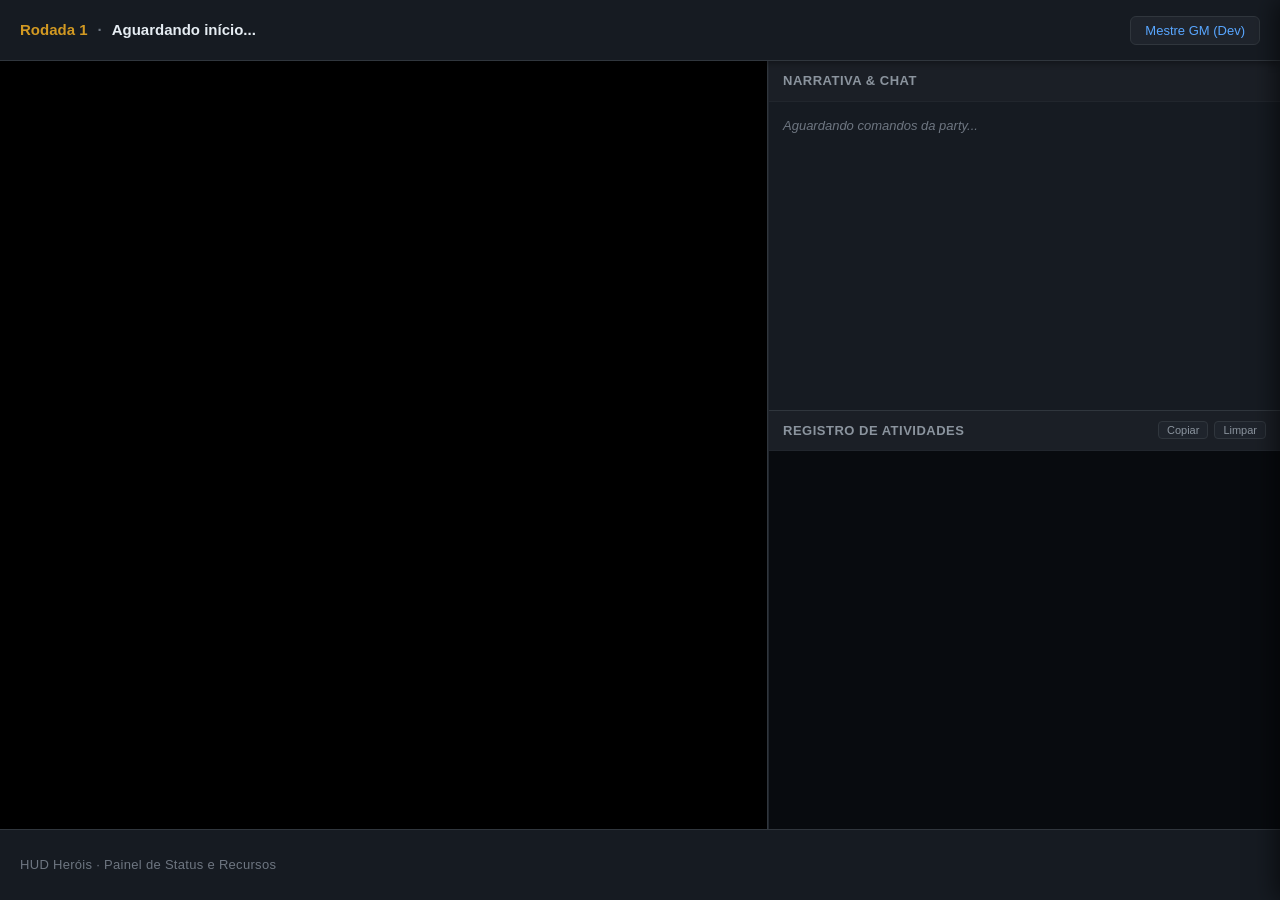
==== index.html @ e7ef22b3 "core" ====
<!DOCTYPE html>
<html lang="pt-BR">
<head>
  <meta charset="UTF-8" />
  <meta name="viewport" content="width=device-width, initial-scale=1.0" />
  <title>RPG_LLM — Virtual Tabletop</title>
  <link rel="stylesheet" href="styles.css" />
</head>
<body>
  <div id="app" class="vtt-layout">
    <!-- Turn Bar / Header -->
    <header id="turn-bar">
      <div class="turn-bar-content">
        <span id="turn-round" class="turn-round">Rodada 1</span>
        <span class="turn-separator">·</span>
        <span id="turn-active" class="turn-active">Aguardando início...</span>
      </div>
      <div class="turn-bar-actions">
        <button id="btn-toggle-gm" class="btn-toggle-gm" title="Alternar Painel do Mestre (Atalho: `)">Mestre GM (Dev)</button>
      </div>
    </header>

    <!-- Canvas Board Area -->
    <main id="board-wrap">
      <canvas id="board" width="768" height="768"></canvas>
    </main>

    <!-- Side Panel: Chat / Narrative & Activity Log -->
    <section id="side">
      <div id="chat-panel" class="side-panel-section">
        <div class="panel-header">
          <h3>Narrativa & Chat</h3>
        </div>
        <div class="panel-content placeholder-text">
          Aguardando comandos da party...
        </div>
      </div>

      <div id="activity-log" class="side-panel-section">
        <div class="panel-header">
          <h3>Registro de Atividades</h3>
          <div class="log-actions">
            <button id="btn-log-copy" class="btn-sm" title="Copiar log">Copiar</button>
            <button id="btn-log-clear" class="btn-sm" title="Limpar log">Limpar</button>
          </div>
        </div>
        <ul class="log-list"></ul>
      </div>
    </section>

    <!-- HUD Footer -->
    <footer id="hud">
      <div class="hud-placeholder">
        HUD Heróis · Painel de Status e Recursos
      </div>
    </footer>

    <!-- GM Drawer (Collapsible) -->
    <aside id="gm-drawer" class="gm-drawer-collapsed">
      <!-- Human GM Mode injected here -->
    </aside>
  </div>

  <script type="module" src="./src/main.js"></script>
</body>
</html>
---- styles.css ----
/* ==========================================================================
   RPG_LLM — Virtual Tabletop Stylesheet (Pure CSS, Dark Fantasy Theme)
   ========================================================================== */

:root {
  /* Core Theme Colors */
  --bg: #0d1117;
  --bg-deep: #080b0f;
  --panel: #161b22;
  --panel-hover: #1f242c;
  --panel-active: #262c36;

  --border: #30363d;
  --border-subtle: #21262d;
  --border-focus: #58a6ff;

  --text: #e6edf3;
  --text-muted: #8b949e;
  --text-dim: #6e7681;

  --accent: #58a6ff;
  --accent-gold: #d29922;
  --accent-purple: #bc8cff;
  --accent-green: #3fb950;
  --accent-red: #f85149;

  /* Log Event Colors (Task 3.1) */
  --log-success: #3fb950;
  --log-rejected: #f85149;
  --log-turn: #d29922;
  --log-combat: #f0883e;
  --log-info: #58a6ff;
  --log-llm: #bc8cff;
  --log-error: #ff7b72;

  /* Typography */
  --font-sans: -apple-system, BlinkMacSystemFont, "Segoe UI", "Noto Sans", Helvetica, Arial, sans-serif;
  --font-mono: ui-monospace, SFMono-Regular, "SF Mono", Menlo, Consolas, "Liberation Mono", monospace;

  /* Sizing & Transitions */
  --radius-sm: 4px;
  --radius-md: 6px;
  --radius-lg: 8px;
  --transition-fast: 0.15s ease;
  --transition-normal: 0.25s ease;
}

* {
  box-sizing: border-box;
  margin: 0;
  padding: 0;
}

body {
  background-color: var(--bg);
  color: var(--text);
  font-family: var(--font-sans);
  font-size: 14px;
  line-height: 1.5;
  min-height: 100vh;
  overflow-x: hidden;
}

/* ---------------- Main VTT Grid Layout (Task 3.1) ---------------- */

#app,
.vtt-layout {
  display: grid;
  grid-template-areas:
    "top top"
    "board side"
    "hud hud";
  grid-template-columns: 768px 1fr;
  grid-template-rows: auto 768px auto;
  min-height: 100vh;
  background-color: var(--bg);
}

/* ---------------- Top Turn Bar ---------------- */

#turn-bar {
  grid-area: top;
  display: flex;
  justify-content: space-between;
  align-items: center;
  padding: 10px 20px;
  background-color: var(--panel);
  border-bottom: 1px solid var(--border);
  box-shadow: 0 2px 8px rgba(0, 0, 0, 0.4);
  z-index: 10;
}

.turn-bar-content {
  display: flex;
  align-items: center;
  gap: 10px;
  font-weight: 600;
  font-size: 15px;
}

.turn-round {
  color: var(--accent-gold);
}

.turn-separator {
  color: var(--text-dim);
}

.turn-active {
  color: var(--text);
  display: inline-flex;
  align-items: center;
  gap: 6px;
}

.turn-chip {
  display: inline-block;
  padding: 2px 8px;
  border-radius: var(--radius-sm);
  font-size: 12px;
  font-weight: bold;
  color: #ffffff;
}

.turn-bar-actions {
  display: flex;
  align-items: center;
  gap: 12px;
}

.btn-toggle-gm {
  background-color: var(--panel-hover);
  color: var(--accent);
  border: 1px solid var(--border);
  border-radius: var(--radius-md);
  padding: 6px 14px;
  font-size: 13px;
  font-weight: 500;
  cursor: pointer;
  transition: all var(--transition-fast);
}

.btn-toggle-gm:hover {
  background-color: var(--accent);
  color: #ffffff;
  border-color: var(--accent);
}

/* ---------------- Board Wrap & Canvas ---------------- */

#board-wrap {
  grid-area: board;
  display: flex;
  align-items: center;
  justify-content: center;
  background-color: var(--bg-deep);
  border-right: 1px solid var(--border);
  padding: 0;
  overflow: hidden;
  position: relative;
}

#board {
  display: block;
  width: 768px;
  height: 768px;
  image-rendering: pixelated;
  image-rendering: crisp-edges;
  background-color: #000000;
  cursor: crosshair;
}

/* ---------------- Side Column (Chat & Activity Log) ---------------- */

#side {
  grid-area: side;
  display: flex;
  flex-direction: column;
  background-color: var(--panel);
  border-left: 1px solid var(--border-subtle);
  height: 768px;
  overflow: hidden;
}

.side-panel-section {
  display: flex;
  flex-direction: column;
  flex: 1;
  min-height: 0;
  border-bottom: 1px solid var(--border);
}

.side-panel-section:last-child {
  border-bottom: none;
}

.panel-header {
  display: flex;
  justify-content: space-between;
  align-items: center;
  padding: 10px 14px;
  background-color: rgba(255, 255, 255, 0.02);
  border-bottom: 1px solid var(--border-subtle);
}

.panel-header h3 {
  font-size: 13px;
  font-weight: 600;
  text-transform: uppercase;
  letter-spacing: 0.5px;
  color: var(--text-muted);
}

.panel-content {
  flex: 1;
  padding: 14px;
  overflow-y: auto;
}

.placeholder-text {
  color: var(--text-dim);
  font-style: italic;
  font-size: 13px;
}

/* ---------------- Activity Log (Task 3.1 & 3.14) ---------------- */

#activity-log {
  flex: 1.2;
}

.log-actions {
  display: flex;
  gap: 6px;
}

.btn-sm {
  background-color: var(--panel-hover);
  color: var(--text-muted);
  border: 1px solid var(--border);
  border-radius: var(--radius-sm);
  padding: 2px 8px;
  font-size: 11px;
  cursor: pointer;
  transition: all var(--transition-fast);
}

.btn-sm:hover {
  background-color: var(--border);
  color: var(--text);
}

.log-list {
  flex: 1;
  list-style: none;
  padding: 8px 12px;
  overflow-y: auto;
  font-family: var(--font-mono);
  font-size: 12px;
  line-height: 1.6;
  background-color: var(--bg-deep);
}

.log-list li {
  padding: 3px 0;
  border-bottom: 1px solid rgba(255, 255, 255, 0.03);
  word-break: break-word;
}

.log-list time {
  color: var(--text-dim);
  margin-right: 6px;
  font-size: 11px;
}

.log-list b {
  margin-right: 6px;
  font-weight: 600;
}

/* Log Color Classes (Task 3.1) */
.log-SUCCESS { color: var(--log-success); }
.log-REJECTED { color: var(--log-rejected); }
.log-TURN { color: var(--log-turn); }
.log-COMBAT { color: var(--log-combat); }
.log-INFO { color: var(--log-info); }
.log-LLM { color: var(--log-llm); }
.log-ERROR { color: var(--log-error); font-weight: bold; }

/* ---------------- Bottom HUD ---------------- */

#hud {
  grid-area: hud;
  background-color: var(--panel);
  border-top: 1px solid var(--border);
  padding: 12px 20px;
  min-height: 60px;
  display: flex;
  align-items: center;
  justify-content: space-between;
}

.hud-placeholder {
  color: var(--text-dim);
  font-size: 13px;
  letter-spacing: 0.3px;
}

/* ---------------- Human GM Drawer ---------------- */

#gm-drawer {
  position: fixed;
  top: 0;
  right: 0;
  width: 440px;
  max-width: 95vw;
  height: 100vh;
  background-color: var(--panel);
  border-left: 1px solid var(--border);
  box-shadow: -4px 0 24px rgba(0, 0, 0, 0.6);
  z-index: 1000;
  transform: translateX(100%);
  transition: transform var(--transition-normal);
  display: flex;
  flex-direction: column;
  overflow-y: auto;
  padding: 18px;
}

#gm-drawer.open,
#gm-drawer:not(.gm-drawer-collapsed) {
  transform: translateX(0);
}

.gm-drawer-header {
  display: flex;
  justify-content: space-between;
  align-items: center;
  margin-bottom: 16px;
  padding-bottom: 12px;
  border-bottom: 1px solid var(--border);
}

.gm-section {
  background-color: var(--bg-deep);
  border: 1px solid var(--border-subtle);
  border-radius: var(--radius-md);
  padding: 12px;
  margin-bottom: 14px;
}

.gm-section h4 {
  font-size: 12px;
  text-transform: uppercase;
  color: var(--accent);
  margin-bottom: 8px;
}

.gm-row {
  display: flex;
  gap: 8px;
  margin-bottom: 8px;
  align-items: center;
}

.gm-row:last-child {
  margin-bottom: 0;
}

/* Form Controls */
input, select, textarea {
  background-color: var(--panel);
  color: var(--text);
  border: 1px solid var(--border);
  border-radius: var(--radius-sm);
  padding: 6px 10px;
  font-size: 13px;
  font-family: inherit;
  outline: none;
}

input:focus, select:focus, textarea:focus {
  border-color: var(--border-focus);
}

button {
  cursor: pointer;
  border-radius: var(--radius-sm);
  font-family: inherit;
}

button:disabled {
  opacity: 0.5;
  cursor: not-allowed;
}

/* Scrollbars */
::-webkit-scrollbar {
  width: 6px;
  height: 6px;
}

::-webkit-scrollbar-track {
  background: var(--bg-deep);
}

::-webkit-scrollbar-thumb {
  background: var(--border);
  border-radius: 3px;
}

::-webkit-scrollbar-thumb:hover {
  background: var(--text-dim);
}
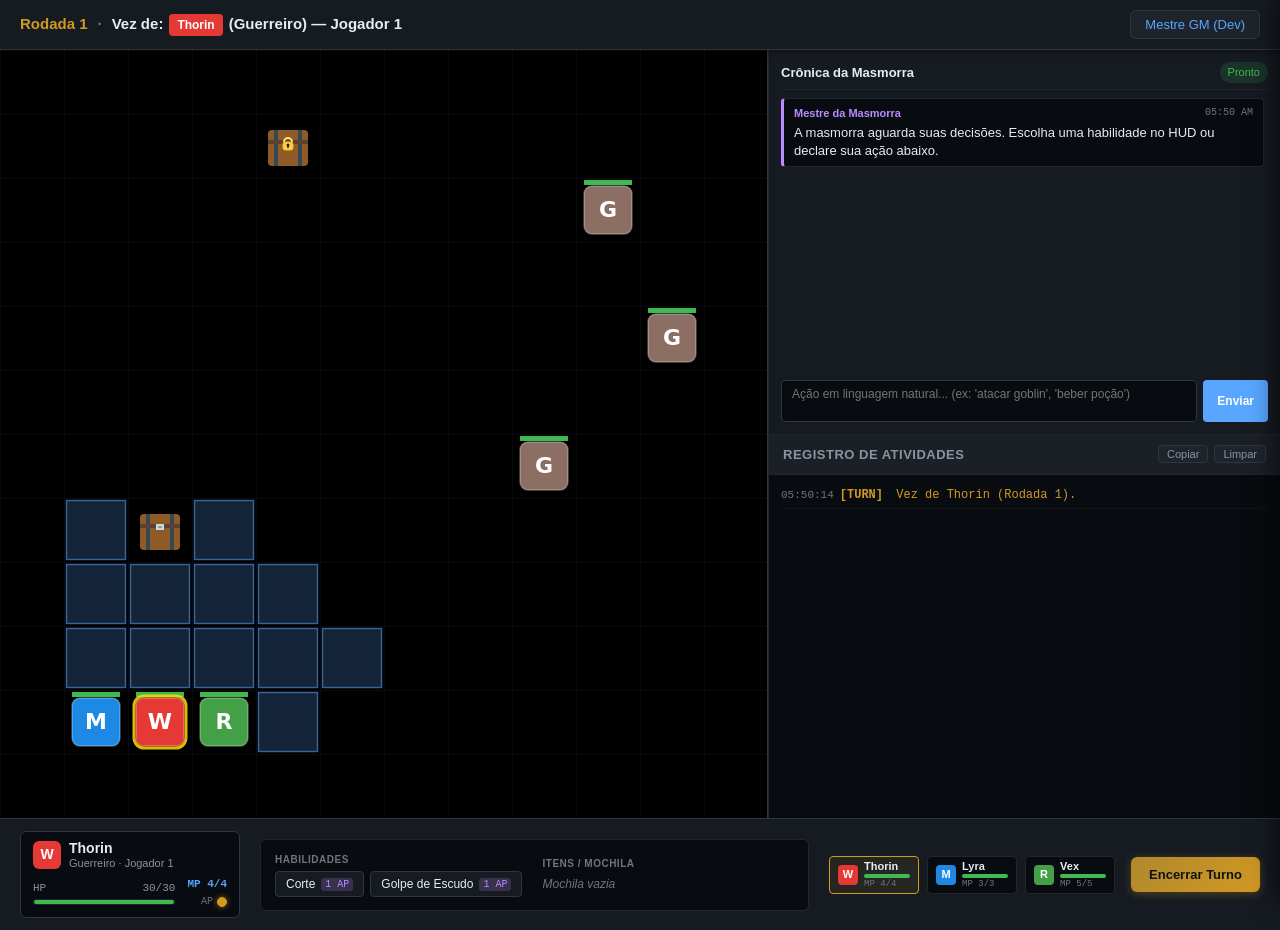
==== commit c6fe4caf: "passo 7" ====
--- a/index.html
+++ b/index.html
@@ -27,16 +27,9 @@
 
     <!-- Side Panel: Chat / Narrative & Activity Log -->
     <section id="side">
-      <div id="chat-panel" class="side-panel-section">
-        <div class="panel-header">
-          <h3>Narrativa & Chat</h3>
-        </div>
-        <div class="panel-content placeholder-text">
-          Aguardando comandos da party...
-        </div>
-      </div>
+      <div id="chat-panel" class="side-panel-section chat-section"></div>
 
-      <div id="activity-log" class="side-panel-section">
+      <div id="activity-log" class="side-panel-section log-section">
         <div class="panel-header">
           <h3>Registro de Atividades</h3>
           <div class="log-actions">
@@ -49,11 +42,7 @@
     </section>
 
     <!-- HUD Footer -->
-    <footer id="hud">
-      <div class="hud-placeholder">
-        HUD Heróis · Painel de Status e Recursos
-      </div>
-    </footer>
+    <footer id="hud"></footer>
 
     <!-- GM Drawer (Collapsible) -->
     <aside id="gm-drawer" class="gm-drawer-collapsed">
@@ -61,6 +50,16 @@
     </aside>
   </div>
 
+  <!-- Game Over Modal (Task 3.9) -->
+  <dialog id="overlay-gameover" class="gameover-modal">
+    <div class="gameover-box">
+      <div id="gameover-icon" class="gameover-icon">🏆</div>
+      <h2 id="gameover-title" class="gameover-title">Vitória!</h2>
+      <p id="gameover-desc" class="gameover-desc">Todos os inimigos foram derrotados e a masmorra foi conquistada com honra.</p>
+      <button id="btn-new-game" class="btn-new-game">Novo Jogo</button>
+    </div>
+  </dialog>
+
   <script type="module" src="./src/main.js"></script>
 </body>
 </html>
--- a/styles.css
+++ b/styles.css
@@ -412,3 +412,637 @@
 ::-webkit-scrollbar-thumb:hover {
   background: var(--text-dim);
 }
+
+
+/* ---------------- Sprint 2 HUD (Task 3.5) ---------------- */
+
+#hud {
+  grid-area: hud;
+  background-color: var(--panel);
+  border-top: 1px solid var(--border);
+  padding: 12px 20px;
+  min-height: 100px;
+  display: block;
+}
+
+.hud-layout {
+  display: flex;
+  align-items: center;
+  justify-content: space-between;
+  gap: 20px;
+  width: 100%;
+}
+
+/* 1. Left: Active Hero Card */
+.hud-hero-card {
+  display: flex;
+  flex-direction: column;
+  gap: 6px;
+  background-color: var(--bg-deep);
+  border: 1px solid var(--border);
+  border-radius: var(--radius-md);
+  padding: 8px 12px;
+  min-width: 220px;
+}
+
+.hud-hero-card.idle {
+  justify-content: center;
+  align-items: center;
+  min-height: 72px;
+}
+
+.hero-card-header {
+  display: flex;
+  align-items: center;
+  gap: 8px;
+}
+
+.hero-token-initial {
+  width: 28px;
+  height: 28px;
+  border-radius: 6px;
+  display: flex;
+  align-items: center;
+  justify-content: center;
+  font-weight: 700;
+  font-size: 14px;
+  color: #fff;
+  flex-shrink: 0;
+}
+
+.hero-name-col {
+  display: flex;
+  flex-direction: column;
+  line-height: 1.2;
+}
+
+.hero-name {
+  font-size: 14px;
+  color: var(--text);
+}
+
+.hero-class-label {
+  font-size: 11px;
+  color: var(--text-muted);
+}
+
+.hero-stats-row {
+  display: flex;
+  align-items: center;
+  gap: 12px;
+}
+
+.hero-hp-block {
+  flex: 1;
+  display: flex;
+  flex-direction: column;
+  gap: 3px;
+}
+
+.hero-hp-label {
+  display: flex;
+  justify-content: space-between;
+  font-size: 11px;
+  font-family: var(--font-mono);
+  color: var(--text-muted);
+}
+
+.hero-bar-track {
+  height: 6px;
+  background-color: var(--panel);
+  border-radius: 3px;
+  overflow: hidden;
+  border: 1px solid var(--border-subtle);
+}
+
+.hero-bar-fill {
+  height: 100%;
+  background-color: var(--accent-green);
+  transition: width 0.3s ease;
+}
+
+.hero-bar-fill.warning {
+  background-color: var(--accent-gold);
+}
+
+.hero-bar-fill.critical {
+  background-color: var(--accent-red);
+}
+
+.hero-resources-col {
+  display: flex;
+  flex-direction: column;
+  align-items: flex-end;
+  gap: 2px;
+}
+
+.hero-mp-badge {
+  font-size: 11px;
+  font-family: var(--font-mono);
+  font-weight: 600;
+  color: var(--accent);
+}
+
+.hero-ap-pips {
+  display: flex;
+  align-items: center;
+  gap: 4px;
+}
+
+.ap-pips-label {
+  font-size: 10px;
+  font-family: var(--font-mono);
+  color: var(--text-dim);
+}
+
+.hud-pip {
+  width: 10px;
+  height: 10px;
+  border-radius: 50%;
+  border: 1.5px solid var(--accent-gold);
+  display: inline-block;
+}
+
+.hud-pip.filled {
+  background-color: var(--accent-gold);
+  box-shadow: 0 0 6px rgba(210, 153, 34, 0.6);
+}
+
+.hud-pip.empty {
+  background-color: transparent;
+}
+
+/* 2. Center: Tags (Abilities & Items) */
+.hud-tags-section {
+  flex: 1;
+  display: flex;
+  gap: 16px;
+  background-color: var(--bg-deep);
+  border: 1px solid var(--border-subtle);
+  border-radius: var(--radius-md);
+  padding: 8px 14px;
+  min-height: 72px;
+  align-items: center;
+}
+
+.tags-group {
+  display: flex;
+  flex-direction: column;
+  gap: 4px;
+  flex: 1;
+}
+
+.tags-group-title {
+  font-size: 10px;
+  text-transform: uppercase;
+  letter-spacing: 0.5px;
+  color: var(--text-dim);
+  font-weight: 600;
+}
+
+.tags-list {
+  display: flex;
+  flex-wrap: wrap;
+  gap: 6px;
+}
+
+.tags-empty {
+  font-size: 12px;
+  color: var(--text-dim);
+  font-style: italic;
+}
+
+.tag {
+  display: inline-flex;
+  align-items: center;
+  gap: 6px;
+  padding: 5px 10px;
+  border-radius: var(--radius-sm);
+  background-color: var(--panel);
+  border: 1px solid var(--border);
+  color: var(--text);
+  font-size: 12px;
+  font-weight: 500;
+  transition: all var(--transition-fast);
+  cursor: pointer;
+  user-select: none;
+}
+
+.tag:hover:not(:disabled) {
+  background-color: var(--panel-hover);
+  border-color: var(--border-focus);
+}
+
+.tag.selected {
+  border-color: var(--accent-gold);
+  background-color: rgba(210, 153, 34, 0.18);
+  box-shadow: 0 0 8px rgba(210, 153, 34, 0.4);
+  color: #fff;
+}
+
+.hud-tag-ability .tag-cost {
+  font-size: 10px;
+  padding: 1px 4px;
+  background-color: rgba(188, 140, 255, 0.2);
+  color: var(--accent-purple);
+  border-radius: 3px;
+  font-family: var(--font-mono);
+}
+
+.hud-tag-item .tag-qty {
+  font-size: 10px;
+  padding: 1px 4px;
+  background-color: rgba(63, 185, 80, 0.2);
+  color: var(--accent-green);
+  border-radius: 3px;
+  font-family: var(--font-mono);
+  font-weight: 600;
+}
+
+/* 3. Right: Party mini-cards + End Turn */
+.hud-party-section {
+  display: flex;
+  align-items: center;
+  gap: 16px;
+}
+
+.hud-party-cards {
+  display: flex;
+  gap: 8px;
+}
+
+.party-mini-card {
+  display: flex;
+  align-items: center;
+  gap: 6px;
+  background-color: var(--bg-deep);
+  border: 1px solid var(--border-subtle);
+  border-radius: var(--radius-sm);
+  padding: 4px 8px;
+  min-width: 90px;
+  transition: border-color var(--transition-fast);
+}
+
+.party-mini-card.active {
+  border-color: var(--accent-gold);
+  background-color: rgba(210, 153, 34, 0.08);
+}
+
+.party-mini-card.dead {
+  opacity: 0.4;
+  filter: grayscale(1);
+}
+
+.mini-initial {
+  width: 20px;
+  height: 20px;
+  border-radius: 4px;
+  display: flex;
+  align-items: center;
+  justify-content: center;
+  font-weight: 700;
+  font-size: 11px;
+  color: #fff;
+  flex-shrink: 0;
+}
+
+.mini-info {
+  display: flex;
+  flex-direction: column;
+  gap: 2px;
+  flex: 1;
+}
+
+.mini-name {
+  font-size: 11px;
+  font-weight: 600;
+  color: var(--text);
+  line-height: 1;
+}
+
+.mini-bar-track {
+  height: 4px;
+  background-color: var(--panel);
+  border-radius: 2px;
+  overflow: hidden;
+  width: 100%;
+}
+
+.mini-bar-fill {
+  height: 100%;
+  background-color: var(--accent-green);
+}
+
+.mini-mp {
+  font-size: 9px;
+  font-family: var(--font-mono);
+  color: var(--text-dim);
+  line-height: 1;
+}
+
+.btn-end-turn {
+  padding: 10px 18px;
+  background: linear-gradient(135deg, #b0882e, #d29922);
+  color: #0d1117;
+  font-weight: 700;
+  font-size: 13px;
+  border: none;
+  border-radius: var(--radius-md);
+  box-shadow: 0 2px 8px rgba(210, 153, 34, 0.3);
+  transition: transform var(--transition-fast), box-shadow var(--transition-fast);
+}
+
+.btn-end-turn:hover:not(:disabled) {
+  transform: translateY(-1px);
+  box-shadow: 0 4px 12px rgba(210, 153, 34, 0.5);
+}
+
+.btn-end-turn:active:not(:disabled) {
+  transform: translateY(0);
+}
+
+/* ---------------- Sprint 2 Chat (Task 3.6) ---------------- */
+
+.chat-section {
+  flex: 1.2;
+  display: flex;
+  flex-direction: column;
+  min-height: 0;
+  border-bottom: 1px solid var(--border-subtle);
+}
+
+.chat-wrapper {
+  display: flex;
+  flex-direction: column;
+  height: 100%;
+  padding: 12px;
+  gap: 8px;
+}
+
+.chat-header {
+  display: flex;
+  justify-content: space-between;
+  align-items: center;
+  padding-bottom: 6px;
+  border-bottom: 1px solid var(--border-subtle);
+}
+
+.chat-title {
+  font-weight: 600;
+  font-size: 13px;
+  color: var(--text);
+}
+
+.chat-status-indicator {
+  font-size: 11px;
+  padding: 2px 8px;
+  border-radius: 10px;
+  background: var(--bg-deep);
+  color: var(--text-muted);
+}
+
+.chat-status-indicator.ready {
+  background: rgba(63, 185, 80, 0.15);
+  color: var(--accent-green);
+}
+
+.chat-status-indicator.busy {
+  background: rgba(210, 153, 34, 0.15);
+  color: var(--accent-gold);
+}
+
+.chat-history {
+  flex: 1;
+  overflow-y: auto;
+  display: flex;
+  flex-direction: column;
+  gap: 8px;
+  padding-right: 4px;
+}
+
+.chat-entry {
+  display: flex;
+  flex-direction: column;
+  gap: 3px;
+  background-color: var(--bg-deep);
+  border: 1px solid var(--border-subtle);
+  border-radius: var(--radius-sm);
+  padding: 6px 10px;
+}
+
+.chat-entry.chat-role-player {
+  border-left: 3px solid var(--accent);
+}
+
+.chat-entry.chat-role-gm {
+  border-left: 3px solid var(--accent-purple);
+}
+
+.chat-entry.chat-role-system {
+  border-left: 3px solid var(--accent-gold);
+  opacity: 0.85;
+}
+
+.chat-entry-meta {
+  display: flex;
+  justify-content: space-between;
+  align-items: center;
+  font-size: 11px;
+}
+
+.chat-role-badge {
+  font-weight: 600;
+  color: var(--text-muted);
+}
+
+.badge-player {
+  color: var(--accent);
+}
+
+.badge-gm {
+  color: var(--accent-purple);
+}
+
+.badge-system {
+  color: var(--accent-gold);
+}
+
+.chat-time {
+  color: var(--text-dim);
+  font-family: var(--font-mono);
+  font-size: 10px;
+}
+
+.chat-entry-body {
+  font-size: 13px;
+  color: var(--text);
+  line-height: 1.4;
+  word-break: break-word;
+}
+
+/* Chat Tag Badge (Task 3.6) */
+.chat-tag-badge {
+  display: inline-flex;
+  align-items: center;
+  gap: 6px;
+  background: rgba(210, 153, 34, 0.15);
+  border: 1px solid var(--accent-gold);
+  border-radius: 4px;
+  padding: 4px 8px;
+  align-self: flex-start;
+  font-size: 11px;
+  color: var(--accent-gold);
+  font-family: var(--font-mono);
+}
+
+.tag-badge-text {
+  font-weight: 600;
+}
+
+.tag-badge-close {
+  background: transparent;
+  border: none;
+  color: var(--accent-gold);
+  font-size: 12px;
+  cursor: pointer;
+  padding: 0 2px;
+  line-height: 1;
+}
+
+.tag-badge-close:hover {
+  color: #fff;
+}
+
+.chat-form {
+  display: flex;
+  gap: 6px;
+  align-items: flex-end;
+}
+
+.chat-input {
+  flex: 1;
+  background-color: var(--bg-deep);
+  border: 1px solid var(--border);
+  color: var(--text);
+  border-radius: var(--radius-sm);
+  padding: 6px 10px;
+  font-size: 12px;
+  font-family: inherit;
+  resize: none;
+}
+
+.chat-input:focus {
+  border-color: var(--border-focus);
+}
+
+.chat-send-btn {
+  padding: 8px 14px;
+  background-color: var(--accent);
+  color: #fff;
+  border: none;
+  border-radius: var(--radius-sm);
+  font-weight: 600;
+  font-size: 12px;
+  height: 100%;
+  align-self: stretch;
+  cursor: pointer;
+}
+
+.chat-send-btn:hover:not(:disabled) {
+  background-color: #4791eb;
+}
+
+.log-section {
+  flex: 0.8;
+  display: flex;
+  flex-direction: column;
+  min-height: 0;
+}
+
+/* ---------------- GM Illegal Presets (Task 3.8) ---------------- */
+
+.preset-btn {
+  padding: 6px 8px;
+  font-size: 11px;
+  background-color: var(--panel-hover);
+  border: 1px solid var(--border);
+  color: var(--text);
+  border-radius: var(--radius-sm);
+  text-align: left;
+  transition: background-color var(--transition-fast), border-color var(--transition-fast);
+  cursor: pointer;
+}
+
+.preset-btn:hover:not(:disabled) {
+  border-color: var(--accent-red);
+  background-color: rgba(248, 81, 73, 0.1);
+  color: var(--accent-red);
+}
+
+/* ---------------- Game Over Dialog Modal (Task 3.9) ---------------- */
+
+.gameover-modal {
+  position: fixed;
+  inset: 0;
+  margin: auto;
+  border: 1px solid var(--border);
+  border-radius: var(--radius-lg);
+  background: rgba(22, 27, 34, 0.95);
+  backdrop-filter: blur(12px);
+  padding: 0;
+  box-shadow: 0 16px 48px rgba(0, 0, 0, 0.8);
+  max-width: 420px;
+  width: 90vw;
+  color: var(--text);
+}
+
+.gameover-modal::backdrop {
+  background: rgba(8, 11, 15, 0.75);
+  backdrop-filter: blur(4px);
+}
+
+.gameover-box {
+  padding: 32px 24px;
+  display: flex;
+  flex-direction: column;
+  align-items: center;
+  text-align: center;
+  gap: 12px;
+}
+
+.gameover-icon {
+  font-size: 48px;
+  line-height: 1;
+}
+
+.gameover-title {
+  font-size: 24px;
+  font-weight: 700;
+  color: var(--accent-gold);
+  letter-spacing: -0.5px;
+}
+
+.gameover-desc {
+  font-size: 14px;
+  color: var(--text-muted);
+  line-height: 1.5;
+  margin-bottom: 8px;
+}
+
+.btn-new-game {
+  padding: 10px 24px;
+  background: linear-gradient(135deg, #1f6feb, #58a6ff);
+  color: #fff;
+  border: none;
+  border-radius: var(--radius-md);
+  font-size: 14px;
+  font-weight: 600;
+  cursor: pointer;
+  box-shadow: 0 4px 12px rgba(88, 166, 255, 0.3);
+  transition: transform var(--transition-fast);
+}
+
+.btn-new-game:hover {
+  transform: translateY(-1px);
+  box-shadow: 0 6px 16px rgba(88, 166, 255, 0.5);
+}
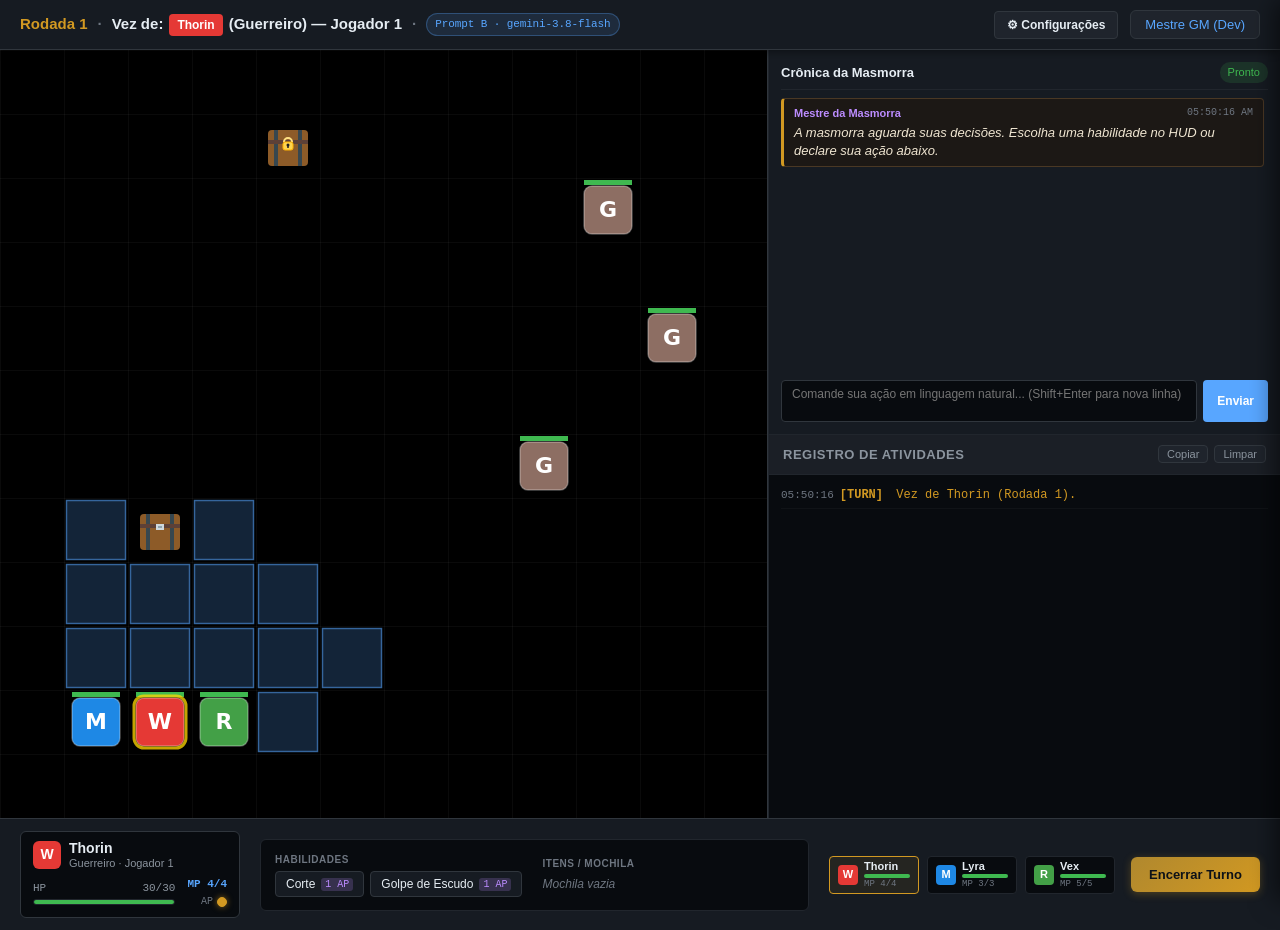
==== commit 75bad521: "passo 9" ====
--- a/index.html
+++ b/index.html
@@ -14,8 +14,11 @@
         <span id="turn-round" class="turn-round">Rodada 1</span>
         <span class="turn-separator">·</span>
         <span id="turn-active" class="turn-active">Aguardando início...</span>
+        <span class="turn-separator">·</span>
+        <span id="turn-llm-badge" class="turn-llm-badge">Prompt B · gemini-3.8-flash</span>
       </div>
       <div class="turn-bar-actions">
+        <button id="btn-settings" class="btn-settings" title="Configurações do Mestre LLM (API, Modelo, Prompt)">⚙ Configurações</button>
         <button id="btn-toggle-gm" class="btn-toggle-gm" title="Alternar Painel do Mestre (Atalho: `)">Mestre GM (Dev)</button>
       </div>
     </header>
--- a/styles.css
+++ b/styles.css
@@ -1046,3 +1046,250 @@
   transform: translateY(-1px);
   box-shadow: 0 6px 16px rgba(88, 166, 255, 0.5);
 }
+
+
+/* ---------------- Sprint 3 Settings Modal & LLM UI (Tasks 3.7 & 3.8) ---------------- */
+
+.turn-llm-badge {
+  font-size: 11px;
+  background: rgba(88, 166, 255, 0.12);
+  border: 1px solid rgba(88, 166, 255, 0.3);
+  padding: 2px 8px;
+  border-radius: 12px;
+  font-family: var(--font-mono);
+  font-weight: 500;
+  letter-spacing: -0.01em;
+}
+
+.btn-settings {
+  padding: 6px 12px;
+  background-color: var(--panel-hover);
+  border: 1px solid var(--border);
+  border-radius: var(--radius-sm);
+  color: var(--text);
+  font-size: 12px;
+  font-weight: 600;
+  cursor: pointer;
+  transition: all var(--transition-fast);
+}
+
+.btn-settings:hover {
+  background-color: var(--border);
+  color: #fff;
+  border-color: var(--text-dim);
+}
+
+.settings-modal {
+  position: fixed;
+  inset: 0;
+  margin: auto;
+  border: 1px solid var(--border);
+  border-radius: var(--radius-lg);
+  background-color: var(--bg-panel);
+  box-shadow: 0 12px 36px rgba(0, 0, 0, 0.6);
+  max-width: 560px;
+  width: 92vw;
+  color: var(--text);
+  padding: 0;
+}
+
+.settings-modal::backdrop {
+  background: rgba(8, 11, 15, 0.75);
+  backdrop-filter: blur(4px);
+}
+
+.settings-modal-box {
+  display: flex;
+  flex-direction: column;
+}
+
+.modal-header {
+  display: flex;
+  justify-content: space-between;
+  align-items: center;
+  padding: 16px 20px;
+  border-bottom: 1px solid var(--border);
+  background-color: var(--header-bg, #161b22);
+}
+
+.modal-header h3 {
+  margin: 0;
+  font-size: 15px;
+  font-weight: 600;
+  color: var(--text);
+}
+
+.modal-body {
+  padding: 20px;
+  display: flex;
+  flex-direction: column;
+  gap: 16px;
+  max-height: 70vh;
+  overflow-y: auto;
+}
+
+.form-group {
+  display: flex;
+  flex-direction: column;
+  gap: 6px;
+}
+
+.form-label {
+  font-size: 12px;
+  font-weight: 600;
+  color: var(--text);
+}
+
+.form-input, .form-select {
+  padding: 8px 10px;
+  background-color: var(--bg-deep);
+  border: 1px solid var(--border);
+  border-radius: var(--radius-sm);
+  color: var(--text);
+  font-size: 13px;
+  font-family: inherit;
+}
+
+.form-input:focus, .form-select:focus {
+  outline: none;
+  border-color: var(--accent);
+}
+
+.form-hint {
+  font-size: 11px;
+  color: var(--text-dim);
+  line-height: 1.4;
+}
+
+.input-password-wrapper {
+  display: flex;
+  gap: 6px;
+}
+
+.input-password-wrapper input {
+  flex: 1;
+}
+
+.btn-toggle-vis {
+  padding: 6px 12px;
+  background: var(--panel-hover);
+  border: 1px solid var(--border);
+  border-radius: var(--radius-sm);
+  color: var(--text-muted);
+  font-size: 12px;
+  cursor: pointer;
+}
+
+.btn-toggle-vis:hover {
+  color: var(--text);
+  border-color: var(--text-muted);
+}
+
+.config-radio-group {
+  display: flex;
+  flex-direction: column;
+  gap: 8px;
+  background: var(--bg-deep);
+  border: 1px solid var(--border);
+  border-radius: var(--radius-sm);
+  padding: 10px;
+}
+
+.radio-label {
+  display: flex;
+  align-items: flex-start;
+  gap: 10px;
+  font-size: 12px;
+  cursor: pointer;
+}
+
+.radio-desc {
+  font-size: 11px;
+  color: var(--text-muted);
+  margin-top: 2px;
+  line-height: 1.3;
+}
+
+.test-result-msg {
+  padding: 6px 10px;
+  border-radius: 4px;
+  font-size: 12px;
+  margin-top: 8px;
+}
+
+.test-result-msg.success {
+  background: rgba(63, 185, 80, 0.15);
+  color: var(--accent-green);
+  border: 1px solid rgba(63, 185, 80, 0.3);
+}
+
+.test-result-msg.error {
+  background: rgba(248, 81, 73, 0.15);
+  color: var(--accent-red);
+  border: 1px solid rgba(248, 81, 73, 0.3);
+}
+
+.test-result-msg.info {
+  background: rgba(88, 166, 255, 0.15);
+  color: var(--accent);
+  border: 1px solid rgba(88, 166, 255, 0.3);
+}
+
+.modal-footer {
+  display: flex;
+  justify-content: flex-end;
+  gap: 10px;
+  padding: 14px 20px;
+  border-top: 1px solid var(--border);
+  background-color: var(--bg-deep);
+}
+
+/* Spinner and Chat Bubble Details */
+.chat-spinner {
+  display: flex;
+  align-items: center;
+  justify-content: space-between;
+  background: rgba(88, 166, 255, 0.1);
+  border: 1px solid rgba(88, 166, 255, 0.3);
+  border-radius: var(--radius-sm);
+  padding: 6px 10px;
+  font-size: 11px;
+  color: var(--accent);
+}
+
+.btn-chat-cancel {
+  background: transparent;
+  border: 1px solid var(--accent-red);
+  color: var(--accent-red);
+  padding: 2px 8px;
+  border-radius: 4px;
+  font-size: 11px;
+  cursor: pointer;
+  transition: all var(--transition-fast);
+}
+
+.btn-chat-cancel:hover {
+  background: rgba(248, 81, 73, 0.2);
+}
+
+.chat-entry.system-error {
+  background: rgba(248, 81, 73, 0.1) !important;
+  border-left: 3px solid var(--accent-red) !important;
+  border-color: rgba(248, 81, 73, 0.3) !important;
+}
+
+.chat-entry.system-error .chat-entry-body {
+  color: #ff7b72 !important;
+  font-weight: 500;
+}
+
+.chat-entry.chat-role-gm {
+  background: #1c1815 !important;
+  border: 1px solid #4a3824 !important;
+  border-left: 3px solid var(--accent-gold) !important;
+}
+
+.chat-entry.chat-role-gm .chat-entry-body {
+  color: #f0e6d2 !important;
+  font-style: italic;
+}
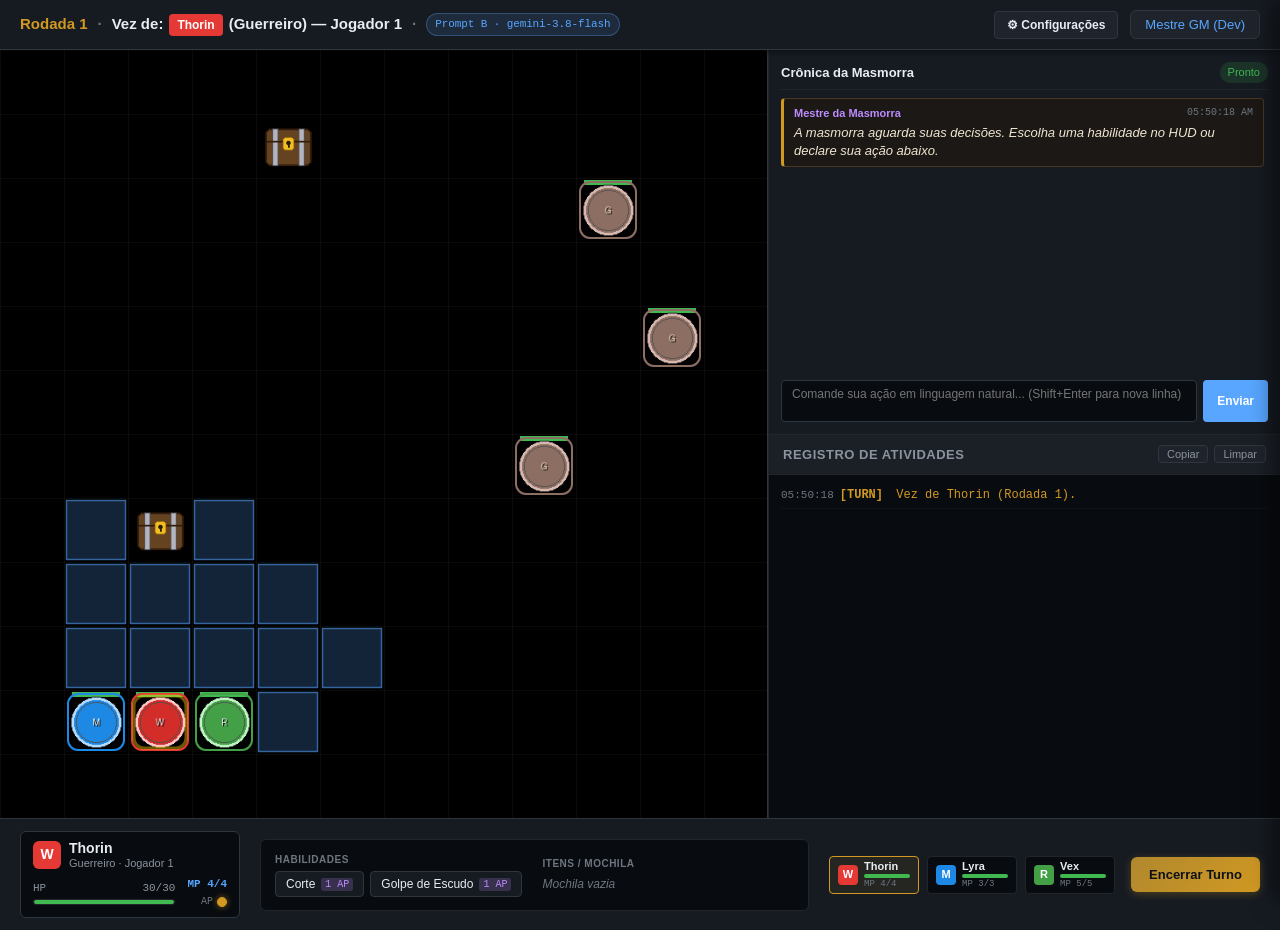
==== commit 8bdab16c: "feat(sprint-4): complete Step 12 - VTT Sprites, LLM Enemy Strategy, and Final Polish" ====
--- a/index.html
+++ b/index.html
@@ -26,6 +26,7 @@
     <!-- Canvas Board Area -->
     <main id="board-wrap">
       <canvas id="board" width="768" height="768"></canvas>
+      <div id="hotseat-banner" class="hotseat-banner" aria-live="polite"></div>
     </main>
 
     <!-- Side Panel: Chat / Narrative & Activity Log -->
--- a/styles.css
+++ b/styles.css
@@ -1293,3 +1293,369 @@
   color: #f0e6d2 !important;
   font-style: italic;
 }
+
+/* ---------------- Academic Benchmark Panel (Sprint 4) ---------------- */
+
+.benchmark-panel-header {
+  display: flex;
+  justify-content: space-between;
+  align-items: center;
+  margin-bottom: 10px;
+}
+
+.benchmark-panel-header h4 {
+  margin: 0;
+  font-size: 13px;
+  color: var(--accent-gold);
+  font-weight: 700;
+  letter-spacing: 0.2px;
+}
+
+.bench-badge-version {
+  font-size: 10px;
+  background: rgba(255, 215, 0, 0.12);
+  color: var(--accent-gold);
+  border: 1px solid rgba(255, 215, 0, 0.25);
+  border-radius: 4px;
+  padding: 2px 6px;
+  font-weight: 600;
+}
+
+.bench-controls {
+  display: flex;
+  justify-content: space-between;
+  align-items: center;
+  gap: 8px;
+  margin-bottom: 10px;
+  background: var(--bg-deep);
+  padding: 8px 10px;
+  border-radius: 6px;
+  border: 1px solid var(--border);
+}
+
+.bench-configs-group {
+  display: flex;
+  align-items: center;
+  gap: 12px;
+}
+
+.bench-checkbox-label {
+  display: flex;
+  align-items: center;
+  gap: 5px;
+  font-size: 11px;
+  color: var(--text);
+  cursor: pointer;
+}
+
+.bench-checkbox-label input {
+  cursor: pointer;
+  accent-color: var(--accent);
+}
+
+.bench-reps-group {
+  display: flex;
+  align-items: center;
+  gap: 6px;
+}
+
+.bench-select-reps {
+  background: var(--panel-bg);
+  color: var(--text);
+  border: 1px solid var(--border);
+  border-radius: 4px;
+  padding: 3px 6px;
+  font-size: 11px;
+  cursor: pointer;
+}
+
+.bench-action-row {
+  display: flex;
+  gap: 8px;
+  margin-bottom: 10px;
+}
+
+.btn-bench-run {
+  flex: 3;
+  padding: 8px 12px;
+  background: linear-gradient(135deg, #2e7d32 0%, #1b5e20 100%);
+  color: #fff;
+  border: 1px solid rgba(255, 255, 255, 0.15);
+  border-radius: 6px;
+  font-weight: 700;
+  font-size: 12px;
+  cursor: pointer;
+  transition: all 0.15s ease;
+  box-shadow: 0 2px 4px rgba(0, 0, 0, 0.2);
+}
+
+.btn-bench-run:hover:not(:disabled) {
+  filter: brightness(1.15);
+  transform: translateY(-1px);
+}
+
+.btn-bench-run:disabled {
+  opacity: 0.5;
+  cursor: not-allowed;
+  transform: none;
+}
+
+.btn-bench-abort {
+  flex: 1;
+  padding: 8px 10px;
+  background: var(--panel-hover);
+  color: var(--text-muted);
+  border: 1px solid var(--border);
+  border-radius: 6px;
+  font-size: 11px;
+  font-weight: 600;
+  cursor: pointer;
+  transition: all 0.15s ease;
+}
+
+.btn-bench-abort:not(:disabled) {
+  background: #c62828;
+  color: #fff;
+  border-color: #e53935;
+}
+
+.btn-bench-abort:disabled {
+  opacity: 0.4;
+  cursor: not-allowed;
+}
+
+.bench-status-box {
+  background: var(--bg-deep);
+  border: 1px solid var(--border);
+  border-radius: 6px;
+  padding: 8px 10px;
+  margin-bottom: 10px;
+}
+
+.bench-status-meta {
+  display: flex;
+  justify-content: space-between;
+  align-items: center;
+  font-size: 11px;
+  margin-bottom: 6px;
+}
+
+.bench-status-current {
+  color: var(--text);
+  font-weight: 600;
+  overflow: hidden;
+  text-overflow: ellipsis;
+  white-space: nowrap;
+  max-width: 65%;
+}
+
+.bench-status-eta {
+  color: var(--accent-gold);
+  font-family: var(--font-mono);
+  font-size: 10px;
+}
+
+.bench-progress-bar {
+  width: 100%;
+  height: 8px;
+  border-radius: 4px;
+  overflow: hidden;
+  border: none;
+  background: var(--panel-bg);
+}
+
+.bench-progress-bar::-webkit-progress-bar {
+  background: var(--panel-bg);
+  border-radius: 4px;
+}
+
+.bench-progress-bar::-webkit-progress-value {
+  background: linear-gradient(90deg, #2e7d32, #43a047);
+  border-radius: 4px;
+  transition: width 0.2s ease;
+}
+
+.bench-progress-bar::-moz-progress-bar {
+  background: linear-gradient(90deg, #2e7d32, #43a047);
+  border-radius: 4px;
+}
+
+.bench-table-wrapper,
+.bench-summary-wrapper {
+  background: var(--bg-deep);
+  border: 1px solid var(--border);
+  border-radius: 6px;
+  overflow: hidden;
+}
+
+.bench-table-title {
+  padding: 6px 10px;
+  font-size: 11px;
+  font-weight: 700;
+  color: var(--text-muted);
+  background: var(--panel-hover);
+  border-bottom: 1px solid var(--border);
+  letter-spacing: 0.2px;
+}
+
+.bench-scroll-container {
+  max-height: 180px;
+  overflow-y: auto;
+  overflow-x: auto;
+}
+
+.bench-data-table {
+  width: 100%;
+  border-collapse: collapse;
+  font-size: 10.5px;
+  line-height: 1.3;
+}
+
+.bench-data-table th {
+  position: sticky;
+  top: 0;
+  background: #1c2128;
+  color: var(--text-muted);
+  padding: 5px 6px;
+  text-align: left;
+  border-bottom: 1px solid var(--border);
+  font-weight: 600;
+  font-size: 10px;
+  z-index: 2;
+}
+
+.bench-data-table td {
+  padding: 5px 6px;
+  border-bottom: 1px solid rgba(255, 255, 255, 0.05);
+  color: var(--text);
+}
+
+.bench-prompt-cell {
+  max-width: 130px;
+  overflow: hidden;
+  text-overflow: ellipsis;
+  white-space: nowrap;
+  font-size: 10px;
+  color: var(--text-muted);
+}
+
+.bench-cell-center {
+  text-align: center;
+  font-family: var(--font-mono);
+  font-size: 11px;
+}
+
+.bench-pass {
+  color: #4caf50;
+  font-weight: bold;
+}
+
+.bench-fail {
+  color: #f44336;
+  font-weight: bold;
+}
+
+.bench-cat-direct {
+  color: #64b5f6;
+  font-size: 9.5px;
+}
+
+.bench-cat-ambiguous {
+  color: #ffb74d;
+  font-size: 9.5px;
+}
+
+.bench-cat-illegal {
+  color: #e57373;
+  font-size: 9.5px;
+}
+
+.bench-row-highlight {
+  background: rgba(255, 255, 255, 0.03);
+  font-weight: 600;
+}
+
+.bench-row-highlight td:first-child {
+  color: var(--accent-gold);
+}
+
+.bench-export-row {
+  display: flex;
+  flex-wrap: wrap;
+  gap: 6px;
+  margin-top: 10px;
+}
+
+.btn-bench-export {
+  flex: 1 1 calc(50% - 4px);
+  padding: 6px 8px;
+  background: var(--panel-hover);
+  border: 1px solid var(--border);
+  border-radius: 4px;
+  color: var(--text);
+  font-size: 10.5px;
+  font-weight: 600;
+  cursor: pointer;
+  transition: all 0.15s ease;
+  text-align: center;
+}
+
+.btn-bench-export:hover:not(:disabled) {
+  background: var(--panel-bg);
+  border-color: var(--accent);
+  color: #fff;
+}
+
+.btn-bench-export:disabled {
+  opacity: 0.4;
+  cursor: not-allowed;
+}
+
+
+/* ---------------- Hotseat Hand-off Banner (Sprint 4, Task 3.8) ---------------- */
+
+.hotseat-banner {
+  position: absolute;
+  top: 50%;
+  left: 50%;
+  transform: translate(-50%, -50%) scale(0.92);
+  background: rgba(13, 17, 23, 0.94);
+  border: 2px solid var(--accent-gold);
+  border-radius: var(--radius-lg);
+  padding: 16px 32px;
+  color: #ffffff;
+  font-size: 19px;
+  font-weight: 700;
+  letter-spacing: 0.4px;
+  text-align: center;
+  box-shadow: 0 12px 36px rgba(0, 0, 0, 0.8), 0 0 24px rgba(210, 153, 34, 0.35);
+  z-index: 100;
+  pointer-events: none;
+  opacity: 0;
+  transition: opacity 0.22s ease, transform 0.22s cubic-bezier(0.18, 0.89, 0.32, 1.28);
+  backdrop-filter: blur(8px);
+  -webkit-backdrop-filter: blur(8px);
+}
+
+.hotseat-banner.show {
+  opacity: 1;
+  transform: translate(-50%, -50%) scale(1);
+}
+
+/* ---------------- Responsive & Projector Layout Polish (Task 3.8) ---------------- */
+
+@media (min-width: 1280px) and (max-width: 1920px) {
+  .vtt-layout {
+    max-width: 1920px;
+    margin: 0 auto;
+  }
+}
+
+@media (max-width: 1279px) {
+  body {
+    overflow-x: auto;
+  }
+  .vtt-layout {
+    min-width: 1280px;
+  }
+}
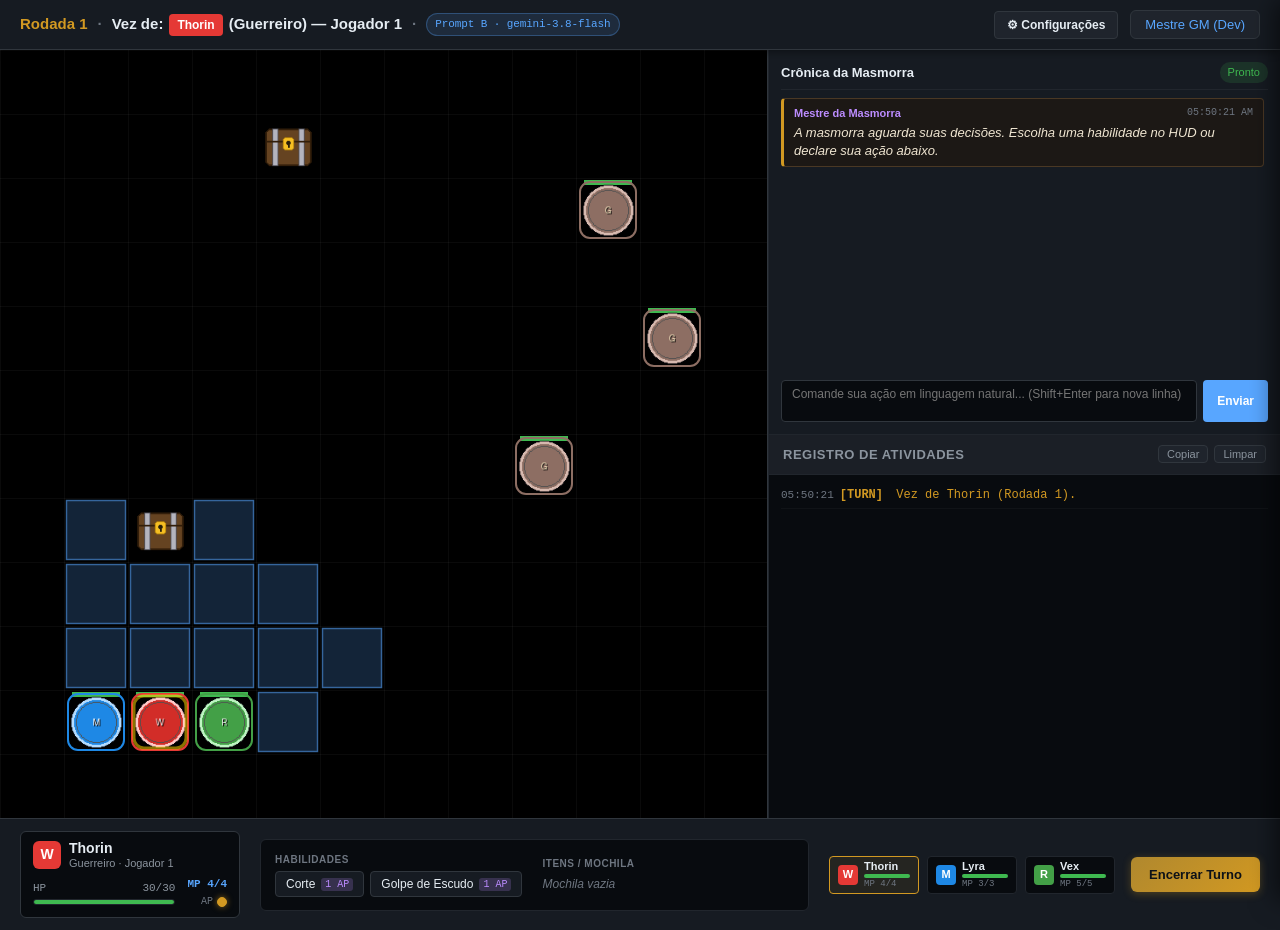
==== commit f0604428: "fix(render): use namespace import for catalog in gridRenderer to avoid stale browser cache SyntaxErr" ====
--- a/index.html
+++ b/index.html
@@ -3,6 +3,9 @@
 <head>
   <meta charset="UTF-8" />
   <meta name="viewport" content="width=device-width, initial-scale=1.0" />
+  <meta http-equiv="Cache-Control" content="no-cache, no-store, must-revalidate" />
+  <meta http-equiv="Pragma" content="no-cache" />
+  <meta http-equiv="Expires" content="0" />
   <title>RPG_LLM — Virtual Tabletop</title>
   <link rel="stylesheet" href="styles.css" />
 </head>
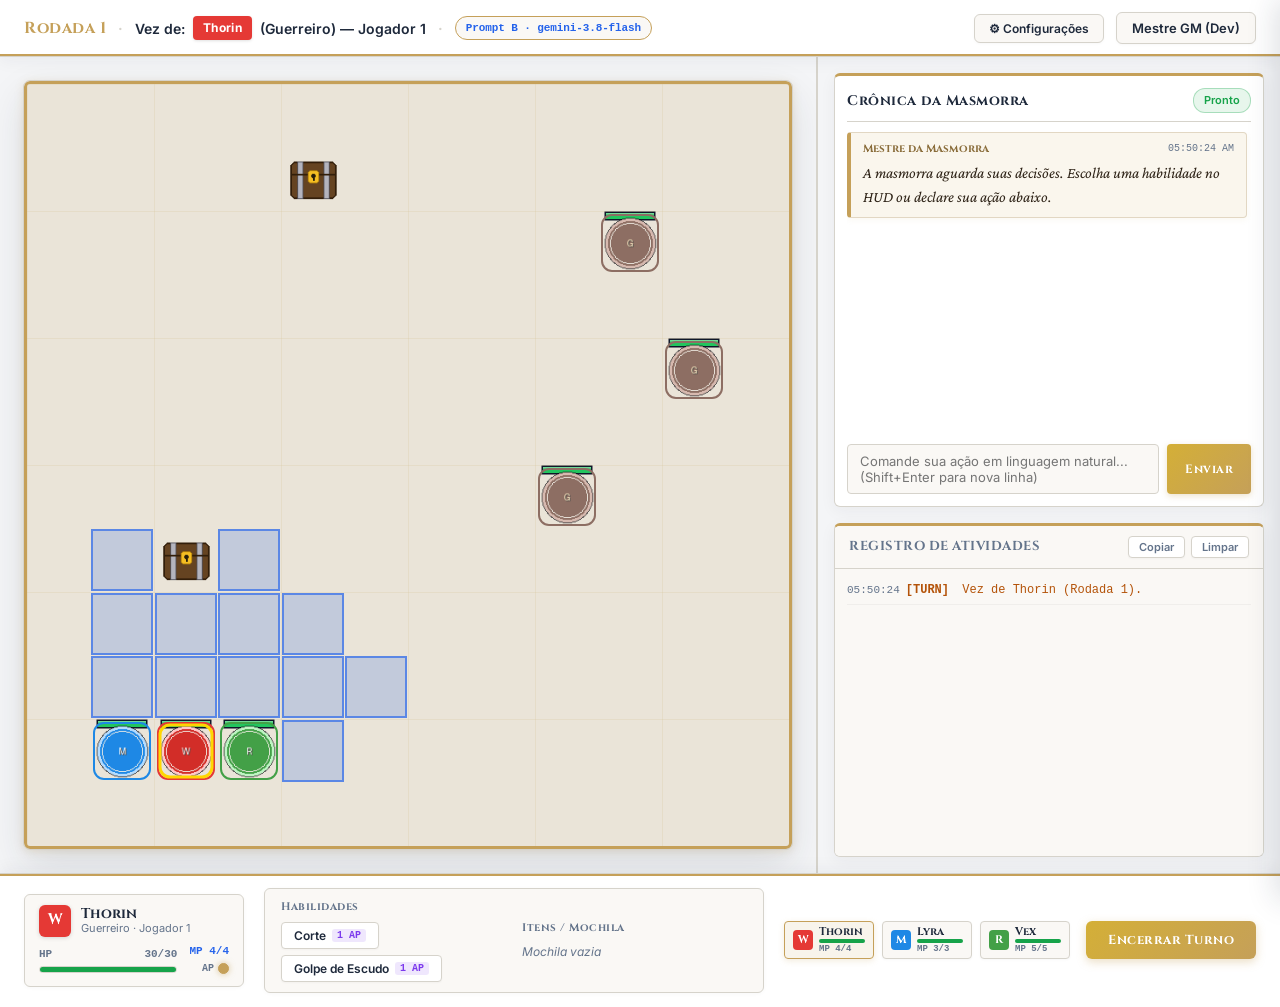
==== commit 0da13c49: "Implementa style novo" ====
--- a/index.html
+++ b/index.html
@@ -7,6 +7,9 @@
   <meta http-equiv="Pragma" content="no-cache" />
   <meta http-equiv="Expires" content="0" />
   <title>RPG_LLM — Virtual Tabletop</title>
+  <link rel="preconnect" href="https://fonts.googleapis.com" />
+  <link rel="preconnect" href="https://fonts.gstatic.com" crossorigin />
+  <link href="https://fonts.googleapis.com/css2?family=Cinzel:wght@600;700;800&family=Crimson+Pro:ital,wght@0,400;0,600;1,400;1,600&family=Inter:wght@400;500;600;700&display=swap" rel="stylesheet" />
   <link rel="stylesheet" href="styles.css" />
 </head>
 <body>
--- a/styles.css
+++ b/styles.css
@@ -1,41 +1,57 @@
 /* ==========================================================================
-   RPG_LLM — Virtual Tabletop Stylesheet (Pure CSS, Dark Fantasy Theme)
+   RPG_LLM — Virtual Tabletop Stylesheet
+   UI Sprint 1: White Theme ("Alabaster & Gold Tabletop") & 2.5D Canvas Board
+   Pure Vanilla CSS3, Zero npm dependencies.
    ========================================================================== */
 
+/* Google Fonts Import: Cinzel (Headers/Names), Crimson Pro (Narrative), Inter (UI/HUD) */
+@import url('https://fonts.googleapis.com/css2?family=Cinzel:wght@600;700;800&family=Crimson+Pro:ital,wght@0,400;0,600;1,400;1,600&family=Inter:wght@400;500;600;700&display=swap');
+
 :root {
-  /* Core Theme Colors */
-  --bg: #0d1117;
-  --bg-deep: #080b0f;
-  --panel: #161b22;
-  --panel-hover: #1f242c;
-  --panel-active: #262c36;
-
-  --border: #30363d;
-  --border-subtle: #21262d;
-  --border-focus: #58a6ff;
-
-  --text: #e6edf3;
-  --text-muted: #8b949e;
-  --text-dim: #6e7681;
-
-  --accent: #58a6ff;
-  --accent-gold: #d29922;
-  --accent-purple: #bc8cff;
-  --accent-green: #3fb950;
-  --accent-red: #f85149;
-
-  /* Log Event Colors (Task 3.1) */
-  --log-success: #3fb950;
-  --log-rejected: #f85149;
-  --log-turn: #d29922;
-  --log-combat: #f0883e;
-  --log-info: #58a6ff;
-  --log-llm: #bc8cff;
-  --log-error: #ff7b72;
-
-  /* Typography */
-  --font-sans: -apple-system, BlinkMacSystemFont, "Segoe UI", "Noto Sans", Helvetica, Arial, sans-serif;
+  /* Typography Variables */
+  --font-title: 'Cinzel', serif;
+  --font-narrative: 'Crimson Pro', Georgia, serif;
+  --font-sans: 'Inter', -apple-system, BlinkMacSystemFont, "Segoe UI", Roboto, sans-serif;
   --font-mono: ui-monospace, SFMono-Regular, "SF Mono", Menlo, Consolas, "Liberation Mono", monospace;
+
+  /* UI Sprint 1: Light Fantasy RPG Palette ("Alabaster & Gold Tabletop") */
+  --bg-app: #F4F5F7;
+  --bg-panel: #FFFFFF;
+  --bg-subtle: #FAF8F5;
+  --border-outer: #D6D3CB;
+  --border-gold: #C5A059;
+  --text-main: #1E293B;
+  --text-muted: #64748B;
+
+  /* Backward Compatibility Theme Aliases */
+  --bg: var(--bg-app);
+  --bg-deep: var(--bg-subtle);
+  --panel: var(--bg-panel);
+  --panel-bg: var(--bg-panel);
+  --panel-hover: #F2EFE9;
+  --panel-active: #E8E4DA;
+
+  --border: var(--border-outer);
+  --border-subtle: #E8E5DD;
+  --border-focus: var(--border-gold);
+
+  --text: var(--text-main);
+  --text-dim: #94A3B8;
+
+  --accent: #2563EB;
+  --accent-gold: var(--border-gold);
+  --accent-purple: #7C3AED;
+  --accent-green: #16A34A;
+  --accent-red: #DC2626;
+
+  /* Log Event Semantic Colors */
+  --log-success: #16A34A;
+  --log-rejected: #DC2626;
+  --log-turn: #B45309;
+  --log-combat: #D97706;
+  --log-info: #2563EB;
+  --log-llm: #7C3AED;
+  --log-error: #B91C1C;
 
   /* Sizing & Transitions */
   --radius-sm: 4px;
@@ -52,8 +68,8 @@
 }
 
 body {
-  background-color: var(--bg);
-  color: var(--text);
+  background-color: var(--bg-app);
+  color: var(--text-main);
   font-family: var(--font-sans);
   font-size: 14px;
   line-height: 1.5;
@@ -61,7 +77,7 @@
   overflow-x: hidden;
 }
 
-/* ---------------- Main VTT Grid Layout (Task 3.1) ---------------- */
+/* ---------------- Main VTT Grid Layout ---------------- */
 
 #app,
 .vtt-layout {
@@ -70,56 +86,64 @@
     "top top"
     "board side"
     "hud hud";
-  grid-template-columns: 768px 1fr;
-  grid-template-rows: auto 768px auto;
+  grid-template-columns: auto 1fr;
+  grid-template-rows: auto 1fr auto;
   min-height: 100vh;
-  background-color: var(--bg);
-}
-
-/* ---------------- Top Turn Bar ---------------- */
+  background-color: var(--bg-app);
+}
+
+/* ---------------- Top Turn Bar (Elevated White Game Panel) ---------------- */
 
 #turn-bar {
   grid-area: top;
   display: flex;
   justify-content: space-between;
   align-items: center;
-  padding: 10px 20px;
-  background-color: var(--panel);
-  border-bottom: 1px solid var(--border);
-  box-shadow: 0 2px 8px rgba(0, 0, 0, 0.4);
+  padding: 12px 24px;
+  background-color: var(--bg-panel);
+  border-bottom: 1px solid var(--border-outer);
+  box-shadow: 0 4px 16px rgba(30, 41, 59, 0.05), inset 0 -2px 0 var(--border-gold);
   z-index: 10;
 }
 
 .turn-bar-content {
   display: flex;
   align-items: center;
-  gap: 10px;
-  font-weight: 600;
-  font-size: 15px;
+  gap: 12px;
+  font-weight: 600;
+  font-size: 14px;
 }
 
 .turn-round {
-  color: var(--accent-gold);
+  font-family: var(--font-title);
+  font-weight: 700;
+  font-size: 16px;
+  letter-spacing: 0.5px;
+  color: var(--border-gold);
 }
 
 .turn-separator {
-  color: var(--text-dim);
+  color: var(--border-outer);
+  font-weight: 700;
 }
 
 .turn-active {
-  color: var(--text);
+  color: var(--text-main);
   display: inline-flex;
   align-items: center;
-  gap: 6px;
+  gap: 8px;
+  font-weight: 600;
 }
 
 .turn-chip {
   display: inline-block;
-  padding: 2px 8px;
+  padding: 3px 10px;
   border-radius: var(--radius-sm);
   font-size: 12px;
-  font-weight: bold;
+  font-weight: 700;
   color: #ffffff;
+  letter-spacing: 0.3px;
+  box-shadow: 0 1px 3px rgba(0, 0, 0, 0.12);
 }
 
 .turn-bar-actions {
@@ -129,33 +153,35 @@
 }
 
 .btn-toggle-gm {
-  background-color: var(--panel-hover);
-  color: var(--accent);
-  border: 1px solid var(--border);
+  background-color: var(--bg-subtle);
+  color: var(--text-main);
+  border: 1px solid var(--border-outer);
   border-radius: var(--radius-md);
-  padding: 6px 14px;
+  padding: 7px 15px;
   font-size: 13px;
-  font-weight: 500;
+  font-weight: 600;
   cursor: pointer;
+  box-shadow: 0 1px 3px rgba(0, 0, 0, 0.03);
   transition: all var(--transition-fast);
 }
 
 .btn-toggle-gm:hover {
-  background-color: var(--accent);
-  color: #ffffff;
-  border-color: var(--accent);
-}
-
-/* ---------------- Board Wrap & Canvas ---------------- */
+  background-color: var(--bg-panel);
+  color: var(--border-gold);
+  border-color: var(--border-gold);
+  box-shadow: 0 2px 8px rgba(197, 160, 89, 0.2);
+}
+
+/* ---------------- Board Wrap & Canvas Tabletop Centerpiece ---------------- */
 
 #board-wrap {
   grid-area: board;
   display: flex;
   align-items: center;
   justify-content: center;
-  background-color: var(--bg-deep);
-  border-right: 1px solid var(--border);
-  padding: 0;
+  background-color: var(--bg-app);
+  border-right: 1px solid var(--border-outer);
+  padding: 24px;
   overflow: hidden;
   position: relative;
 }
@@ -166,8 +192,12 @@
   height: 768px;
   image-rendering: pixelated;
   image-rendering: crisp-edges;
-  background-color: #000000;
+  background-color: #EAE4D8;
   cursor: crosshair;
+  border: 3px solid var(--border-gold);
+  outline: 1px solid var(--border-outer);
+  border-radius: 6px;
+  box-shadow: 0 16px 40px rgba(30, 41, 59, 0.12), 0 2px 10px rgba(197, 160, 89, 0.25);
 }
 
 /* ---------------- Side Column (Chat & Activity Log) ---------------- */
@@ -176,10 +206,12 @@
   grid-area: side;
   display: flex;
   flex-direction: column;
-  background-color: var(--panel);
-  border-left: 1px solid var(--border-subtle);
-  height: 768px;
+  background-color: var(--bg-app);
+  border-left: 1px solid var(--border-outer);
+  padding: 16px;
+  gap: 16px;
   overflow: hidden;
+  height: 100%;
 }
 
 .side-panel-section {
@@ -187,11 +219,16 @@
   flex-direction: column;
   flex: 1;
   min-height: 0;
-  border-bottom: 1px solid var(--border);
+  background-color: var(--bg-panel);
+  border: 1px solid var(--border-outer);
+  border-top: 3px solid var(--border-gold);
+  border-radius: var(--radius-md);
+  box-shadow: 0 4px 16px rgba(30, 41, 59, 0.05);
+  overflow: hidden;
 }
 
 .side-panel-section:last-child {
-  border-bottom: none;
+  border-bottom: 1px solid var(--border-outer);
 }
 
 .panel-header {
@@ -199,13 +236,14 @@
   justify-content: space-between;
   align-items: center;
   padding: 10px 14px;
-  background-color: rgba(255, 255, 255, 0.02);
-  border-bottom: 1px solid var(--border-subtle);
+  background-color: var(--bg-subtle);
+  border-bottom: 1px solid var(--border-outer);
 }
 
 .panel-header h3 {
+  font-family: var(--font-title);
   font-size: 13px;
-  font-weight: 600;
+  font-weight: 700;
   text-transform: uppercase;
   letter-spacing: 0.5px;
   color: var(--text-muted);
@@ -223,10 +261,10 @@
   font-size: 13px;
 }
 
-/* ---------------- Activity Log (Task 3.1 & 3.14) ---------------- */
+/* ---------------- Activity Log (Elevated White Panel) ---------------- */
 
 #activity-log {
-  flex: 1.2;
+  flex: 1;
 }
 
 .log-actions {
@@ -235,19 +273,22 @@
 }
 
 .btn-sm {
-  background-color: var(--panel-hover);
-  color: var(--text-muted);
-  border: 1px solid var(--border);
+  background-color: var(--bg-panel);
+  color: var(--text-muted);
+  border: 1px solid var(--border-outer);
   border-radius: var(--radius-sm);
-  padding: 2px 8px;
-  font-size: 11px;
+  padding: 3px 10px;
+  font-size: 11px;
+  font-weight: 600;
   cursor: pointer;
+  box-shadow: 0 1px 2px rgba(0, 0, 0, 0.03);
   transition: all var(--transition-fast);
 }
 
 .btn-sm:hover {
-  background-color: var(--border);
-  color: var(--text);
+  border-color: var(--border-gold);
+  color: var(--border-gold);
+  background-color: #FFFFFF;
 }
 
 .log-list {
@@ -258,17 +299,17 @@
   font-family: var(--font-mono);
   font-size: 12px;
   line-height: 1.6;
-  background-color: var(--bg-deep);
+  background-color: var(--bg-subtle);
 }
 
 .log-list li {
-  padding: 3px 0;
-  border-bottom: 1px solid rgba(255, 255, 255, 0.03);
+  padding: 4px 0;
+  border-bottom: 1px solid rgba(0, 0, 0, 0.04);
   word-break: break-word;
 }
 
 .log-list time {
-  color: var(--text-dim);
+  color: var(--text-muted);
   margin-right: 6px;
   font-size: 11px;
 }
@@ -278,7 +319,7 @@
   font-weight: 600;
 }
 
-/* Log Color Classes (Task 3.1) */
+/* Log Color Classes */
 .log-SUCCESS { color: var(--log-success); }
 .log-REJECTED { color: var(--log-rejected); }
 .log-TURN { color: var(--log-turn); }
@@ -287,17 +328,17 @@
 .log-LLM { color: var(--log-llm); }
 .log-ERROR { color: var(--log-error); font-weight: bold; }
 
-/* ---------------- Bottom HUD ---------------- */
+/* ---------------- Bottom HUD (Elevated White Game Panel) ---------------- */
 
 #hud {
   grid-area: hud;
-  background-color: var(--panel);
-  border-top: 1px solid var(--border);
-  padding: 12px 20px;
-  min-height: 60px;
-  display: flex;
-  align-items: center;
-  justify-content: space-between;
+  background-color: var(--bg-panel);
+  border-top: 1px solid var(--border-outer);
+  box-shadow: 0 -4px 16px rgba(30, 41, 59, 0.05), inset 0 2px 0 var(--border-gold);
+  padding: 14px 24px;
+  min-height: 100px;
+  display: block;
+  z-index: 5;
 }
 
 .hud-placeholder {
@@ -306,25 +347,610 @@
   letter-spacing: 0.3px;
 }
 
+.hud-layout {
+  display: flex;
+  align-items: center;
+  justify-content: space-between;
+  gap: 20px;
+  width: 100%;
+}
+
+/* 1. Left: Active Hero Card */
+.hud-hero-card {
+  display: flex;
+  flex-direction: column;
+  gap: 6px;
+  background-color: var(--bg-subtle);
+  border: 1px solid var(--border-outer);
+  border-radius: var(--radius-md);
+  padding: 10px 14px;
+  min-width: 220px;
+  box-shadow: 0 1px 4px rgba(0, 0, 0, 0.03);
+}
+
+.hud-hero-card.idle {
+  justify-content: center;
+  align-items: center;
+  min-height: 72px;
+}
+
+.hero-card-header {
+  display: flex;
+  align-items: center;
+  gap: 10px;
+}
+
+.hero-token-initial {
+  width: 32px;
+  height: 32px;
+  border-radius: 6px;
+  display: flex;
+  align-items: center;
+  justify-content: center;
+  font-family: var(--font-title);
+  font-weight: 700;
+  font-size: 15px;
+  color: #fff;
+  flex-shrink: 0;
+  box-shadow: 0 1px 4px rgba(0, 0, 0, 0.15);
+}
+
+.hero-name-col {
+  display: flex;
+  flex-direction: column;
+  line-height: 1.2;
+}
+
+.hero-name {
+  font-family: var(--font-title);
+  font-size: 14px;
+  font-weight: 700;
+  color: var(--text-main);
+}
+
+.hero-class-label {
+  font-size: 11px;
+  color: var(--text-muted);
+}
+
+.hero-stats-row {
+  display: flex;
+  align-items: center;
+  gap: 12px;
+}
+
+.hero-hp-block {
+  flex: 1;
+  display: flex;
+  flex-direction: column;
+  gap: 3px;
+}
+
+.hero-hp-label {
+  display: flex;
+  justify-content: space-between;
+  font-size: 11px;
+  font-family: var(--font-mono);
+  color: var(--text-muted);
+  font-weight: 600;
+}
+
+.hero-bar-track {
+  height: 7px;
+  background-color: #E2DDD0;
+  border-radius: 4px;
+  overflow: hidden;
+  border: 1px solid var(--border-outer);
+}
+
+.hero-bar-fill {
+  height: 100%;
+  background-color: var(--accent-green);
+  transition: width 0.3s ease;
+}
+
+.hero-bar-fill.warning {
+  background-color: #F59E0B;
+}
+
+.hero-bar-fill.critical {
+  background-color: #EF4444;
+}
+
+.hero-resources-col {
+  display: flex;
+  flex-direction: column;
+  align-items: flex-end;
+  gap: 2px;
+}
+
+.hero-mp-badge {
+  font-size: 11px;
+  font-family: var(--font-mono);
+  font-weight: 700;
+  color: var(--accent);
+}
+
+.hero-ap-pips {
+  display: flex;
+  align-items: center;
+  gap: 4px;
+}
+
+.ap-pips-label {
+  font-size: 10px;
+  font-family: var(--font-mono);
+  color: var(--text-muted);
+  font-weight: 600;
+}
+
+.hud-pip {
+  width: 11px;
+  height: 11px;
+  border-radius: 50%;
+  border: 1.5px solid var(--border-gold);
+  display: inline-block;
+  box-shadow: 0 1px 2px rgba(0, 0, 0, 0.05);
+}
+
+.hud-pip.filled {
+  background-color: var(--border-gold);
+  box-shadow: 0 0 6px rgba(197, 160, 89, 0.6);
+}
+
+.hud-pip.empty {
+  background-color: transparent;
+}
+
+/* 2. Center: Tags (Abilities & Items) */
+.hud-tags-section {
+  flex: 1;
+  display: flex;
+  gap: 16px;
+  background-color: var(--bg-subtle);
+  border: 1px solid var(--border-outer);
+  border-radius: var(--radius-md);
+  padding: 10px 16px;
+  min-height: 72px;
+  align-items: center;
+  box-shadow: 0 1px 4px rgba(0, 0, 0, 0.03);
+}
+
+.tags-group {
+  display: flex;
+  flex-direction: column;
+  gap: 6px;
+  flex: 1;
+}
+
+.tags-group-title {
+  font-family: var(--font-title);
+  font-size: 11px;
+  letter-spacing: 0.5px;
+  color: var(--text-muted);
+  font-weight: 700;
+}
+
+.tags-list {
+  display: flex;
+  flex-wrap: wrap;
+  gap: 6px;
+}
+
+.tags-empty {
+  font-size: 12px;
+  color: var(--text-muted);
+  font-style: italic;
+}
+
+.tag {
+  display: inline-flex;
+  align-items: center;
+  gap: 6px;
+  padding: 5px 12px;
+  border-radius: var(--radius-sm);
+  background-color: var(--bg-panel);
+  border: 1px solid var(--border-outer);
+  color: var(--text-main);
+  font-size: 12px;
+  font-weight: 600;
+  transition: all var(--transition-fast);
+  cursor: pointer;
+  user-select: none;
+  box-shadow: 0 1px 2px rgba(0, 0, 0, 0.03);
+}
+
+.tag:hover:not(:disabled) {
+  background-color: #FFFFFF;
+  border-color: var(--border-gold);
+  color: var(--border-gold);
+  box-shadow: 0 2px 6px rgba(197, 160, 89, 0.15);
+}
+
+.tag.selected {
+  border-color: var(--border-gold);
+  background-color: rgba(197, 160, 89, 0.18);
+  box-shadow: 0 0 8px rgba(197, 160, 89, 0.4);
+  color: #8A6D3B;
+  font-weight: 700;
+}
+
+.hud-tag-ability .tag-cost {
+  font-size: 10px;
+  padding: 1px 5px;
+  background-color: rgba(124, 58, 237, 0.12);
+  color: var(--accent-purple);
+  border-radius: 3px;
+  font-family: var(--font-mono);
+  font-weight: 700;
+}
+
+.hud-tag-item .tag-qty {
+  font-size: 10px;
+  padding: 1px 5px;
+  background-color: rgba(22, 163, 74, 0.12);
+  color: var(--accent-green);
+  border-radius: 3px;
+  font-family: var(--font-mono);
+  font-weight: 700;
+}
+
+/* 3. Right: Party mini-cards + End Turn */
+.hud-party-section {
+  display: flex;
+  align-items: center;
+  gap: 16px;
+}
+
+.hud-party-cards {
+  display: flex;
+  gap: 8px;
+}
+
+.party-mini-card {
+  display: flex;
+  align-items: center;
+  gap: 6px;
+  background-color: var(--bg-subtle);
+  border: 1px solid var(--border-outer);
+  border-radius: var(--radius-sm);
+  padding: 4px 8px;
+  min-width: 90px;
+  box-shadow: 0 1px 3px rgba(0, 0, 0, 0.03);
+  transition: all var(--transition-fast);
+}
+
+.party-mini-card.active {
+  border-color: var(--border-gold);
+  background-color: rgba(197, 160, 89, 0.12);
+  box-shadow: 0 2px 6px rgba(197, 160, 89, 0.2);
+}
+
+.party-mini-card.dead {
+  opacity: 0.4;
+  filter: grayscale(1);
+}
+
+.mini-initial {
+  width: 20px;
+  height: 20px;
+  border-radius: 4px;
+  display: flex;
+  align-items: center;
+  justify-content: center;
+  font-family: var(--font-title);
+  font-weight: 700;
+  font-size: 11px;
+  color: #fff;
+  flex-shrink: 0;
+}
+
+.mini-info {
+  display: flex;
+  flex-direction: column;
+  gap: 2px;
+  flex: 1;
+}
+
+.mini-name {
+  font-family: var(--font-title);
+  font-size: 11px;
+  font-weight: 700;
+  color: var(--text-main);
+  line-height: 1;
+}
+
+.mini-bar-track {
+  height: 4px;
+  background-color: #E2DDD0;
+  border-radius: 2px;
+  overflow: hidden;
+  width: 100%;
+}
+
+.mini-bar-fill {
+  height: 100%;
+  background-color: var(--accent-green);
+}
+
+.mini-mp {
+  font-size: 9px;
+  font-family: var(--font-mono);
+  color: var(--text-muted);
+  line-height: 1;
+  font-weight: 600;
+}
+
+.btn-end-turn {
+  padding: 10px 22px;
+  background: linear-gradient(135deg, #D4AF37, #C5A059);
+  color: #FFFFFF;
+  font-family: var(--font-title);
+  font-weight: 700;
+  font-size: 13px;
+  letter-spacing: 0.5px;
+  border: none;
+  border-radius: var(--radius-md);
+  box-shadow: 0 3px 10px rgba(197, 160, 89, 0.35);
+  transition: all var(--transition-fast);
+}
+
+.btn-end-turn:hover:not(:disabled) {
+  transform: translateY(-1px);
+  filter: brightness(1.08);
+  box-shadow: 0 6px 16px rgba(197, 160, 89, 0.5);
+}
+
+.btn-end-turn:active:not(:disabled) {
+  transform: translateY(0);
+}
+
+/* ---------------- Chat (Elevated White Game Panel) ---------------- */
+
+.chat-section {
+  flex: 1.3;
+  display: flex;
+  flex-direction: column;
+  min-height: 0;
+}
+
+.chat-wrapper {
+  display: flex;
+  flex-direction: column;
+  height: 100%;
+  padding: 12px;
+  gap: 10px;
+}
+
+.chat-header {
+  display: flex;
+  justify-content: space-between;
+  align-items: center;
+  padding-bottom: 8px;
+  border-bottom: 1px solid var(--border-outer);
+}
+
+.chat-title {
+  font-family: var(--font-title);
+  font-weight: 700;
+  font-size: 14px;
+  letter-spacing: 0.5px;
+  color: var(--text-main);
+}
+
+.chat-status-indicator {
+  font-size: 11px;
+  font-weight: 600;
+  padding: 3px 10px;
+  border-radius: 12px;
+  background: var(--bg-subtle);
+  border: 1px solid var(--border-outer);
+  color: var(--text-muted);
+}
+
+.chat-status-indicator.ready {
+  background: rgba(22, 163, 74, 0.1);
+  border-color: rgba(22, 163, 74, 0.3);
+  color: #16A34A;
+}
+
+.chat-status-indicator.busy {
+  background: rgba(197, 160, 89, 0.15);
+  border-color: rgba(197, 160, 89, 0.4);
+  color: #B45309;
+}
+
+.chat-history {
+  flex: 1;
+  overflow-y: auto;
+  display: flex;
+  flex-direction: column;
+  gap: 8px;
+  padding-right: 4px;
+}
+
+.chat-entry {
+  display: flex;
+  flex-direction: column;
+  gap: 4px;
+  background-color: var(--bg-subtle);
+  border: 1px solid var(--border-outer);
+  border-radius: var(--radius-sm);
+  padding: 8px 12px;
+  box-shadow: 0 1px 3px rgba(0, 0, 0, 0.03);
+}
+
+.chat-entry.chat-role-player {
+  border-left: 3px solid var(--accent);
+}
+
+.chat-entry.chat-role-gm {
+  background: #FAF6ED !important;
+  border: 1px solid #E2D7C3 !important;
+  border-left: 4px solid var(--border-gold) !important;
+  box-shadow: 0 2px 6px rgba(197, 160, 89, 0.08);
+}
+
+.chat-entry.chat-role-gm .chat-entry-body {
+  color: #2D2216 !important;
+  font-style: italic;
+  font-family: var(--font-narrative);
+  font-size: 15.5px;
+  line-height: 1.55;
+}
+
+.chat-entry.chat-role-system {
+  border-left: 3px solid var(--border-gold);
+  opacity: 0.95;
+}
+
+.chat-entry-meta {
+  display: flex;
+  justify-content: space-between;
+  align-items: center;
+  font-size: 11px;
+}
+
+.chat-role-badge {
+  font-weight: 700;
+  color: var(--text-muted);
+}
+
+.badge-player {
+  color: var(--accent);
+}
+
+.badge-gm {
+  font-family: var(--font-title);
+  color: #8A6D3B;
+}
+
+.badge-system {
+  color: #B45309;
+}
+
+.chat-time {
+  color: var(--text-muted);
+  font-family: var(--font-mono);
+  font-size: 10px;
+}
+
+.chat-entry-body {
+  font-family: var(--font-narrative);
+  font-size: 15px;
+  color: var(--text-main);
+  line-height: 1.5;
+  word-break: break-word;
+}
+
+/* Chat Tag Badge */
+.chat-tag-badge {
+  display: inline-flex;
+  align-items: center;
+  gap: 6px;
+  background: rgba(197, 160, 89, 0.15);
+  border: 1px solid var(--border-gold);
+  border-radius: 4px;
+  padding: 4px 10px;
+  align-self: flex-start;
+  font-size: 11px;
+  color: #8A6D3B;
+  font-family: var(--font-mono);
+}
+
+.tag-badge-text {
+  font-weight: 600;
+}
+
+.tag-badge-close {
+  background: transparent;
+  border: none;
+  color: #8A6D3B;
+  font-size: 12px;
+  cursor: pointer;
+  padding: 0 2px;
+  line-height: 1;
+}
+
+.tag-badge-close:hover {
+  color: var(--text-main);
+}
+
+.chat-form {
+  display: flex;
+  gap: 8px;
+  align-items: flex-end;
+}
+
+.chat-input {
+  flex: 1;
+  background-color: var(--bg-subtle);
+  border: 1px solid var(--border-outer);
+  color: var(--text-main);
+  border-radius: var(--radius-sm);
+  padding: 8px 12px;
+  font-size: 13px;
+  font-family: var(--font-sans);
+  resize: none;
+  transition: all var(--transition-fast);
+}
+
+.chat-input:focus {
+  border-color: var(--border-gold);
+  background-color: #FFFFFF;
+  box-shadow: 0 0 0 3px rgba(197, 160, 89, 0.15);
+}
+
+.chat-send-btn {
+  padding: 8px 18px;
+  background: linear-gradient(135deg, #D4AF37, #C5A059);
+  color: #FFFFFF;
+  border: none;
+  border-radius: var(--radius-sm);
+  font-family: var(--font-title);
+  font-weight: 700;
+  font-size: 12px;
+  letter-spacing: 0.5px;
+  height: 100%;
+  align-self: stretch;
+  cursor: pointer;
+  box-shadow: 0 2px 6px rgba(197, 160, 89, 0.3);
+  transition: all var(--transition-fast);
+}
+
+.chat-send-btn:hover:not(:disabled) {
+  filter: brightness(1.08);
+  box-shadow: 0 4px 12px rgba(197, 160, 89, 0.45);
+  transform: translateY(-1px);
+}
+
+.log-section {
+  flex: 0.8;
+  display: flex;
+  flex-direction: column;
+  min-height: 0;
+}
+
 /* ---------------- Human GM Drawer ---------------- */
 
 #gm-drawer {
   position: fixed;
   top: 0;
   right: 0;
-  width: 440px;
+  width: 460px;
   max-width: 95vw;
   height: 100vh;
-  background-color: var(--panel);
-  border-left: 1px solid var(--border);
-  box-shadow: -4px 0 24px rgba(0, 0, 0, 0.6);
+  background-color: var(--bg-panel);
+  border-left: 1px solid var(--border-outer);
+  box-shadow: -4px 0 28px rgba(30, 41, 59, 0.15);
   z-index: 1000;
   transform: translateX(100%);
   transition: transform var(--transition-normal);
   display: flex;
   flex-direction: column;
   overflow-y: auto;
-  padding: 18px;
+  padding: 20px;
+  color: var(--text-main);
 }
 
 #gm-drawer.open,
@@ -338,22 +964,31 @@
   align-items: center;
   margin-bottom: 16px;
   padding-bottom: 12px;
-  border-bottom: 1px solid var(--border);
+  border-bottom: 1px solid var(--border-outer);
+}
+
+.gm-drawer-header h3 {
+  font-family: var(--font-title);
+  font-size: 16px;
+  font-weight: 700;
+  color: var(--text-main);
 }
 
 .gm-section {
-  background-color: var(--bg-deep);
-  border: 1px solid var(--border-subtle);
+  background-color: var(--bg-subtle);
+  border: 1px solid var(--border-outer);
   border-radius: var(--radius-md);
-  padding: 12px;
+  padding: 14px;
   margin-bottom: 14px;
 }
 
 .gm-section h4 {
+  font-family: var(--font-title);
   font-size: 12px;
-  text-transform: uppercase;
-  color: var(--accent);
-  margin-bottom: 8px;
+  letter-spacing: 0.5px;
+  color: var(--border-gold);
+  margin-bottom: 10px;
+  font-weight: 700;
 }
 
 .gm-row {
@@ -369,18 +1004,19 @@
 
 /* Form Controls */
 input, select, textarea {
-  background-color: var(--panel);
-  color: var(--text);
-  border: 1px solid var(--border);
+  background-color: #FFFFFF;
+  color: var(--text-main);
+  border: 1px solid var(--border-outer);
   border-radius: var(--radius-sm);
-  padding: 6px 10px;
+  padding: 7px 10px;
   font-size: 13px;
   font-family: inherit;
   outline: none;
 }
 
 input:focus, select:focus, textarea:focus {
-  border-color: var(--border-focus);
+  border-color: var(--border-gold);
+  box-shadow: 0 0 0 2px rgba(197, 160, 89, 0.15);
 }
 
 button {
@@ -401,608 +1037,62 @@
 }
 
 ::-webkit-scrollbar-track {
-  background: var(--bg-deep);
+  background: var(--bg-subtle);
 }
 
 ::-webkit-scrollbar-thumb {
-  background: var(--border);
+  background: var(--border-outer);
   border-radius: 3px;
 }
 
 ::-webkit-scrollbar-thumb:hover {
-  background: var(--text-dim);
-}
-
-
-/* ---------------- Sprint 2 HUD (Task 3.5) ---------------- */
-
-#hud {
-  grid-area: hud;
-  background-color: var(--panel);
-  border-top: 1px solid var(--border);
-  padding: 12px 20px;
-  min-height: 100px;
-  display: block;
-}
-
-.hud-layout {
-  display: flex;
-  align-items: center;
-  justify-content: space-between;
-  gap: 20px;
-  width: 100%;
-}
-
-/* 1. Left: Active Hero Card */
-.hud-hero-card {
-  display: flex;
-  flex-direction: column;
-  gap: 6px;
-  background-color: var(--bg-deep);
-  border: 1px solid var(--border);
-  border-radius: var(--radius-md);
-  padding: 8px 12px;
-  min-width: 220px;
-}
-
-.hud-hero-card.idle {
-  justify-content: center;
-  align-items: center;
-  min-height: 72px;
-}
-
-.hero-card-header {
-  display: flex;
-  align-items: center;
-  gap: 8px;
-}
-
-.hero-token-initial {
-  width: 28px;
-  height: 28px;
-  border-radius: 6px;
-  display: flex;
-  align-items: center;
-  justify-content: center;
-  font-weight: 700;
-  font-size: 14px;
-  color: #fff;
-  flex-shrink: 0;
-}
-
-.hero-name-col {
-  display: flex;
-  flex-direction: column;
-  line-height: 1.2;
-}
-
-.hero-name {
-  font-size: 14px;
-  color: var(--text);
-}
-
-.hero-class-label {
-  font-size: 11px;
-  color: var(--text-muted);
-}
-
-.hero-stats-row {
-  display: flex;
-  align-items: center;
-  gap: 12px;
-}
-
-.hero-hp-block {
-  flex: 1;
-  display: flex;
-  flex-direction: column;
-  gap: 3px;
-}
-
-.hero-hp-label {
-  display: flex;
-  justify-content: space-between;
-  font-size: 11px;
-  font-family: var(--font-mono);
-  color: var(--text-muted);
-}
-
-.hero-bar-track {
-  height: 6px;
-  background-color: var(--panel);
-  border-radius: 3px;
-  overflow: hidden;
-  border: 1px solid var(--border-subtle);
-}
-
-.hero-bar-fill {
-  height: 100%;
-  background-color: var(--accent-green);
-  transition: width 0.3s ease;
-}
-
-.hero-bar-fill.warning {
-  background-color: var(--accent-gold);
-}
-
-.hero-bar-fill.critical {
-  background-color: var(--accent-red);
-}
-
-.hero-resources-col {
-  display: flex;
-  flex-direction: column;
-  align-items: flex-end;
-  gap: 2px;
-}
-
-.hero-mp-badge {
-  font-size: 11px;
-  font-family: var(--font-mono);
-  font-weight: 600;
-  color: var(--accent);
-}
-
-.hero-ap-pips {
-  display: flex;
-  align-items: center;
-  gap: 4px;
-}
-
-.ap-pips-label {
-  font-size: 10px;
-  font-family: var(--font-mono);
-  color: var(--text-dim);
-}
-
-.hud-pip {
-  width: 10px;
-  height: 10px;
-  border-radius: 50%;
-  border: 1.5px solid var(--accent-gold);
-  display: inline-block;
-}
-
-.hud-pip.filled {
-  background-color: var(--accent-gold);
-  box-shadow: 0 0 6px rgba(210, 153, 34, 0.6);
-}
-
-.hud-pip.empty {
-  background-color: transparent;
-}
-
-/* 2. Center: Tags (Abilities & Items) */
-.hud-tags-section {
-  flex: 1;
-  display: flex;
-  gap: 16px;
-  background-color: var(--bg-deep);
-  border: 1px solid var(--border-subtle);
-  border-radius: var(--radius-md);
-  padding: 8px 14px;
-  min-height: 72px;
-  align-items: center;
-}
-
-.tags-group {
-  display: flex;
-  flex-direction: column;
-  gap: 4px;
-  flex: 1;
-}
-
-.tags-group-title {
-  font-size: 10px;
-  text-transform: uppercase;
-  letter-spacing: 0.5px;
-  color: var(--text-dim);
-  font-weight: 600;
-}
-
-.tags-list {
-  display: flex;
-  flex-wrap: wrap;
-  gap: 6px;
-}
-
-.tags-empty {
-  font-size: 12px;
-  color: var(--text-dim);
-  font-style: italic;
-}
-
-.tag {
-  display: inline-flex;
-  align-items: center;
-  gap: 6px;
-  padding: 5px 10px;
+  background: #A09D94;
+}
+
+/* GM Illegal Presets */
+.preset-btn {
+  padding: 6px 10px;
+  font-size: 11px;
+  font-weight: 600;
+  background-color: var(--bg-panel);
+  border: 1px solid var(--border-outer);
+  color: var(--text-main);
   border-radius: var(--radius-sm);
-  background-color: var(--panel);
-  border: 1px solid var(--border);
-  color: var(--text);
-  font-size: 12px;
-  font-weight: 500;
+  text-align: left;
   transition: all var(--transition-fast);
   cursor: pointer;
-  user-select: none;
-}
-
-.tag:hover:not(:disabled) {
-  background-color: var(--panel-hover);
-  border-color: var(--border-focus);
-}
-
-.tag.selected {
-  border-color: var(--accent-gold);
-  background-color: rgba(210, 153, 34, 0.18);
-  box-shadow: 0 0 8px rgba(210, 153, 34, 0.4);
-  color: #fff;
-}
-
-.hud-tag-ability .tag-cost {
-  font-size: 10px;
-  padding: 1px 4px;
-  background-color: rgba(188, 140, 255, 0.2);
-  color: var(--accent-purple);
-  border-radius: 3px;
-  font-family: var(--font-mono);
-}
-
-.hud-tag-item .tag-qty {
-  font-size: 10px;
-  padding: 1px 4px;
-  background-color: rgba(63, 185, 80, 0.2);
-  color: var(--accent-green);
-  border-radius: 3px;
-  font-family: var(--font-mono);
-  font-weight: 600;
-}
-
-/* 3. Right: Party mini-cards + End Turn */
-.hud-party-section {
-  display: flex;
-  align-items: center;
-  gap: 16px;
-}
-
-.hud-party-cards {
-  display: flex;
-  gap: 8px;
-}
-
-.party-mini-card {
-  display: flex;
-  align-items: center;
-  gap: 6px;
-  background-color: var(--bg-deep);
-  border: 1px solid var(--border-subtle);
-  border-radius: var(--radius-sm);
-  padding: 4px 8px;
-  min-width: 90px;
-  transition: border-color var(--transition-fast);
-}
-
-.party-mini-card.active {
-  border-color: var(--accent-gold);
-  background-color: rgba(210, 153, 34, 0.08);
-}
-
-.party-mini-card.dead {
-  opacity: 0.4;
-  filter: grayscale(1);
-}
-
-.mini-initial {
-  width: 20px;
-  height: 20px;
-  border-radius: 4px;
-  display: flex;
-  align-items: center;
-  justify-content: center;
-  font-weight: 700;
-  font-size: 11px;
-  color: #fff;
-  flex-shrink: 0;
-}
-
-.mini-info {
-  display: flex;
-  flex-direction: column;
-  gap: 2px;
-  flex: 1;
-}
-
-.mini-name {
-  font-size: 11px;
-  font-weight: 600;
-  color: var(--text);
-  line-height: 1;
-}
-
-.mini-bar-track {
-  height: 4px;
-  background-color: var(--panel);
-  border-radius: 2px;
-  overflow: hidden;
-  width: 100%;
-}
-
-.mini-bar-fill {
-  height: 100%;
-  background-color: var(--accent-green);
-}
-
-.mini-mp {
-  font-size: 9px;
-  font-family: var(--font-mono);
-  color: var(--text-dim);
-  line-height: 1;
-}
-
-.btn-end-turn {
-  padding: 10px 18px;
-  background: linear-gradient(135deg, #b0882e, #d29922);
-  color: #0d1117;
-  font-weight: 700;
-  font-size: 13px;
-  border: none;
-  border-radius: var(--radius-md);
-  box-shadow: 0 2px 8px rgba(210, 153, 34, 0.3);
-  transition: transform var(--transition-fast), box-shadow var(--transition-fast);
-}
-
-.btn-end-turn:hover:not(:disabled) {
-  transform: translateY(-1px);
-  box-shadow: 0 4px 12px rgba(210, 153, 34, 0.5);
-}
-
-.btn-end-turn:active:not(:disabled) {
-  transform: translateY(0);
-}
-
-/* ---------------- Sprint 2 Chat (Task 3.6) ---------------- */
-
-.chat-section {
-  flex: 1.2;
-  display: flex;
-  flex-direction: column;
-  min-height: 0;
-  border-bottom: 1px solid var(--border-subtle);
-}
-
-.chat-wrapper {
-  display: flex;
-  flex-direction: column;
-  height: 100%;
-  padding: 12px;
-  gap: 8px;
-}
-
-.chat-header {
-  display: flex;
-  justify-content: space-between;
-  align-items: center;
-  padding-bottom: 6px;
-  border-bottom: 1px solid var(--border-subtle);
-}
-
-.chat-title {
-  font-weight: 600;
-  font-size: 13px;
-  color: var(--text);
-}
-
-.chat-status-indicator {
-  font-size: 11px;
-  padding: 2px 8px;
-  border-radius: 10px;
-  background: var(--bg-deep);
-  color: var(--text-muted);
-}
-
-.chat-status-indicator.ready {
-  background: rgba(63, 185, 80, 0.15);
-  color: var(--accent-green);
-}
-
-.chat-status-indicator.busy {
-  background: rgba(210, 153, 34, 0.15);
-  color: var(--accent-gold);
-}
-
-.chat-history {
-  flex: 1;
-  overflow-y: auto;
-  display: flex;
-  flex-direction: column;
-  gap: 8px;
-  padding-right: 4px;
-}
-
-.chat-entry {
-  display: flex;
-  flex-direction: column;
-  gap: 3px;
-  background-color: var(--bg-deep);
-  border: 1px solid var(--border-subtle);
-  border-radius: var(--radius-sm);
-  padding: 6px 10px;
-}
-
-.chat-entry.chat-role-player {
-  border-left: 3px solid var(--accent);
-}
-
-.chat-entry.chat-role-gm {
-  border-left: 3px solid var(--accent-purple);
-}
-
-.chat-entry.chat-role-system {
-  border-left: 3px solid var(--accent-gold);
-  opacity: 0.85;
-}
-
-.chat-entry-meta {
-  display: flex;
-  justify-content: space-between;
-  align-items: center;
-  font-size: 11px;
-}
-
-.chat-role-badge {
-  font-weight: 600;
-  color: var(--text-muted);
-}
-
-.badge-player {
-  color: var(--accent);
-}
-
-.badge-gm {
-  color: var(--accent-purple);
-}
-
-.badge-system {
-  color: var(--accent-gold);
-}
-
-.chat-time {
-  color: var(--text-dim);
-  font-family: var(--font-mono);
-  font-size: 10px;
-}
-
-.chat-entry-body {
-  font-size: 13px;
-  color: var(--text);
-  line-height: 1.4;
-  word-break: break-word;
-}
-
-/* Chat Tag Badge (Task 3.6) */
-.chat-tag-badge {
-  display: inline-flex;
-  align-items: center;
-  gap: 6px;
-  background: rgba(210, 153, 34, 0.15);
-  border: 1px solid var(--accent-gold);
-  border-radius: 4px;
-  padding: 4px 8px;
-  align-self: flex-start;
-  font-size: 11px;
-  color: var(--accent-gold);
-  font-family: var(--font-mono);
-}
-
-.tag-badge-text {
-  font-weight: 600;
-}
-
-.tag-badge-close {
-  background: transparent;
-  border: none;
-  color: var(--accent-gold);
-  font-size: 12px;
-  cursor: pointer;
-  padding: 0 2px;
-  line-height: 1;
-}
-
-.tag-badge-close:hover {
-  color: #fff;
-}
-
-.chat-form {
-  display: flex;
-  gap: 6px;
-  align-items: flex-end;
-}
-
-.chat-input {
-  flex: 1;
-  background-color: var(--bg-deep);
-  border: 1px solid var(--border);
-  color: var(--text);
-  border-radius: var(--radius-sm);
-  padding: 6px 10px;
-  font-size: 12px;
-  font-family: inherit;
-  resize: none;
-}
-
-.chat-input:focus {
-  border-color: var(--border-focus);
-}
-
-.chat-send-btn {
-  padding: 8px 14px;
-  background-color: var(--accent);
-  color: #fff;
-  border: none;
-  border-radius: var(--radius-sm);
-  font-weight: 600;
-  font-size: 12px;
-  height: 100%;
-  align-self: stretch;
-  cursor: pointer;
-}
-
-.chat-send-btn:hover:not(:disabled) {
-  background-color: #4791eb;
-}
-
-.log-section {
-  flex: 0.8;
-  display: flex;
-  flex-direction: column;
-  min-height: 0;
-}
-
-/* ---------------- GM Illegal Presets (Task 3.8) ---------------- */
-
-.preset-btn {
-  padding: 6px 8px;
-  font-size: 11px;
-  background-color: var(--panel-hover);
-  border: 1px solid var(--border);
-  color: var(--text);
-  border-radius: var(--radius-sm);
-  text-align: left;
-  transition: background-color var(--transition-fast), border-color var(--transition-fast);
-  cursor: pointer;
 }
 
 .preset-btn:hover:not(:disabled) {
   border-color: var(--accent-red);
-  background-color: rgba(248, 81, 73, 0.1);
+  background-color: rgba(220, 38, 38, 0.08);
   color: var(--accent-red);
 }
 
-/* ---------------- Game Over Dialog Modal (Task 3.9) ---------------- */
+/* ---------------- Game Over Dialog Modal ---------------- */
 
 .gameover-modal {
   position: fixed;
   inset: 0;
   margin: auto;
-  border: 1px solid var(--border);
+  border: 2px solid var(--border-gold);
   border-radius: var(--radius-lg);
-  background: rgba(22, 27, 34, 0.95);
+  background: rgba(255, 255, 255, 0.98);
   backdrop-filter: blur(12px);
   padding: 0;
-  box-shadow: 0 16px 48px rgba(0, 0, 0, 0.8);
-  max-width: 420px;
+  box-shadow: 0 20px 50px rgba(30, 41, 59, 0.2);
+  max-width: 440px;
   width: 90vw;
-  color: var(--text);
+  color: var(--text-main);
 }
 
 .gameover-modal::backdrop {
-  background: rgba(8, 11, 15, 0.75);
+  background: rgba(30, 41, 59, 0.45);
   backdrop-filter: blur(4px);
 }
 
 .gameover-box {
-  padding: 32px 24px;
+  padding: 36px 28px;
   display: flex;
   flex-direction: column;
   align-items: center;
@@ -1016,85 +1106,91 @@
 }
 
 .gameover-title {
-  font-size: 24px;
-  font-weight: 700;
-  color: var(--accent-gold);
-  letter-spacing: -0.5px;
+  font-family: var(--font-title);
+  font-size: 26px;
+  font-weight: 700;
+  color: var(--border-gold);
+  letter-spacing: 0.5px;
 }
 
 .gameover-desc {
-  font-size: 14px;
+  font-family: var(--font-narrative);
+  font-size: 15px;
   color: var(--text-muted);
   line-height: 1.5;
-  margin-bottom: 8px;
+  margin-bottom: 12px;
 }
 
 .btn-new-game {
-  padding: 10px 24px;
-  background: linear-gradient(135deg, #1f6feb, #58a6ff);
+  padding: 10px 26px;
+  background: linear-gradient(135deg, #D4AF37, #C5A059);
   color: #fff;
   border: none;
   border-radius: var(--radius-md);
+  font-family: var(--font-title);
   font-size: 14px;
-  font-weight: 600;
+  font-weight: 700;
+  letter-spacing: 0.5px;
   cursor: pointer;
-  box-shadow: 0 4px 12px rgba(88, 166, 255, 0.3);
-  transition: transform var(--transition-fast);
+  box-shadow: 0 4px 14px rgba(197, 160, 89, 0.35);
+  transition: transform var(--transition-fast), box-shadow var(--transition-fast);
 }
 
 .btn-new-game:hover {
   transform: translateY(-1px);
-  box-shadow: 0 6px 16px rgba(88, 166, 255, 0.5);
-}
-
-
-/* ---------------- Sprint 3 Settings Modal & LLM UI (Tasks 3.7 & 3.8) ---------------- */
+  box-shadow: 0 6px 18px rgba(197, 160, 89, 0.5);
+}
+
+/* ---------------- Settings Modal & LLM UI ---------------- */
 
 .turn-llm-badge {
   font-size: 11px;
-  background: rgba(88, 166, 255, 0.12);
-  border: 1px solid rgba(88, 166, 255, 0.3);
-  padding: 2px 8px;
+  background: var(--bg-subtle);
+  border: 1px solid var(--border-gold);
+  padding: 3px 10px;
   border-radius: 12px;
   font-family: var(--font-mono);
-  font-weight: 500;
+  font-weight: 600;
   letter-spacing: -0.01em;
+  color: #8A6D3B;
 }
 
 .btn-settings {
-  padding: 6px 12px;
-  background-color: var(--panel-hover);
-  border: 1px solid var(--border);
-  border-radius: var(--radius-sm);
-  color: var(--text);
+  padding: 6px 14px;
+  background-color: var(--bg-subtle);
+  border: 1px solid var(--border-outer);
+  border-radius: var(--radius-md);
+  color: var(--text-main);
   font-size: 12px;
   font-weight: 600;
   cursor: pointer;
+  box-shadow: 0 1px 3px rgba(0, 0, 0, 0.03);
   transition: all var(--transition-fast);
 }
 
 .btn-settings:hover {
-  background-color: var(--border);
-  color: #fff;
-  border-color: var(--text-dim);
+  background-color: var(--bg-panel);
+  color: var(--border-gold);
+  border-color: var(--border-gold);
+  box-shadow: 0 2px 6px rgba(197, 160, 89, 0.2);
 }
 
 .settings-modal {
   position: fixed;
   inset: 0;
   margin: auto;
-  border: 1px solid var(--border);
+  border: 2px solid var(--border-gold);
   border-radius: var(--radius-lg);
   background-color: var(--bg-panel);
-  box-shadow: 0 12px 36px rgba(0, 0, 0, 0.6);
+  box-shadow: 0 20px 50px rgba(30, 41, 59, 0.2);
   max-width: 560px;
   width: 92vw;
-  color: var(--text);
+  color: var(--text-main);
   padding: 0;
 }
 
 .settings-modal::backdrop {
-  background: rgba(8, 11, 15, 0.75);
+  background: rgba(30, 41, 59, 0.45);
   backdrop-filter: blur(4px);
 }
 
@@ -1108,15 +1204,16 @@
   justify-content: space-between;
   align-items: center;
   padding: 16px 20px;
-  border-bottom: 1px solid var(--border);
-  background-color: var(--header-bg, #161b22);
+  border-bottom: 1px solid var(--border-outer);
+  background-color: var(--bg-subtle);
 }
 
 .modal-header h3 {
+  font-family: var(--font-title);
   margin: 0;
-  font-size: 15px;
-  font-weight: 600;
-  color: var(--text);
+  font-size: 16px;
+  font-weight: 700;
+  color: var(--text-main);
 }
 
 .modal-body {
@@ -1137,27 +1234,27 @@
 .form-label {
   font-size: 12px;
   font-weight: 600;
-  color: var(--text);
+  color: var(--text-main);
 }
 
 .form-input, .form-select {
   padding: 8px 10px;
-  background-color: var(--bg-deep);
-  border: 1px solid var(--border);
+  background-color: #FFFFFF;
+  border: 1px solid var(--border-outer);
   border-radius: var(--radius-sm);
-  color: var(--text);
+  color: var(--text-main);
   font-size: 13px;
   font-family: inherit;
 }
 
 .form-input:focus, .form-select:focus {
   outline: none;
-  border-color: var(--accent);
+  border-color: var(--border-gold);
 }
 
 .form-hint {
   font-size: 11px;
-  color: var(--text-dim);
+  color: var(--text-muted);
   line-height: 1.4;
 }
 
@@ -1172,8 +1269,8 @@
 
 .btn-toggle-vis {
   padding: 6px 12px;
-  background: var(--panel-hover);
-  border: 1px solid var(--border);
+  background: var(--bg-subtle);
+  border: 1px solid var(--border-outer);
   border-radius: var(--radius-sm);
   color: var(--text-muted);
   font-size: 12px;
@@ -1181,16 +1278,16 @@
 }
 
 .btn-toggle-vis:hover {
-  color: var(--text);
-  border-color: var(--text-muted);
+  color: var(--text-main);
+  border-color: var(--border-gold);
 }
 
 .config-radio-group {
   display: flex;
   flex-direction: column;
   gap: 8px;
-  background: var(--bg-deep);
-  border: 1px solid var(--border);
+  background: var(--bg-subtle);
+  border: 1px solid var(--border-outer);
   border-radius: var(--radius-sm);
   padding: 10px;
 }
@@ -1211,28 +1308,29 @@
 }
 
 .test-result-msg {
-  padding: 6px 10px;
+  padding: 8px 12px;
   border-radius: 4px;
   font-size: 12px;
   margin-top: 8px;
+  font-weight: 500;
 }
 
 .test-result-msg.success {
-  background: rgba(63, 185, 80, 0.15);
+  background: rgba(22, 163, 74, 0.12);
   color: var(--accent-green);
-  border: 1px solid rgba(63, 185, 80, 0.3);
+  border: 1px solid rgba(22, 163, 74, 0.3);
 }
 
 .test-result-msg.error {
-  background: rgba(248, 81, 73, 0.15);
+  background: rgba(220, 38, 38, 0.12);
   color: var(--accent-red);
-  border: 1px solid rgba(248, 81, 73, 0.3);
+  border: 1px solid rgba(220, 38, 38, 0.3);
 }
 
 .test-result-msg.info {
-  background: rgba(88, 166, 255, 0.15);
+  background: rgba(37, 99, 235, 0.12);
   color: var(--accent);
-  border: 1px solid rgba(88, 166, 255, 0.3);
+  border: 1px solid rgba(37, 99, 235, 0.3);
 }
 
 .modal-footer {
@@ -1240,8 +1338,8 @@
   justify-content: flex-end;
   gap: 10px;
   padding: 14px 20px;
-  border-top: 1px solid var(--border);
-  background-color: var(--bg-deep);
+  border-top: 1px solid var(--border-outer);
+  background-color: var(--bg-subtle);
 }
 
 /* Spinner and Chat Bubble Details */
@@ -1249,12 +1347,13 @@
   display: flex;
   align-items: center;
   justify-content: space-between;
-  background: rgba(88, 166, 255, 0.1);
-  border: 1px solid rgba(88, 166, 255, 0.3);
+  background: rgba(197, 160, 89, 0.12);
+  border: 1px solid var(--border-gold);
   border-radius: var(--radius-sm);
   padding: 6px 10px;
   font-size: 11px;
-  color: var(--accent);
+  color: #8A6D3B;
+  font-weight: 600;
 }
 
 .btn-chat-cancel {
@@ -1269,32 +1368,21 @@
 }
 
 .btn-chat-cancel:hover {
-  background: rgba(248, 81, 73, 0.2);
+  background: rgba(220, 38, 38, 0.15);
 }
 
 .chat-entry.system-error {
-  background: rgba(248, 81, 73, 0.1) !important;
+  background: rgba(220, 38, 38, 0.08) !important;
   border-left: 3px solid var(--accent-red) !important;
-  border-color: rgba(248, 81, 73, 0.3) !important;
+  border-color: rgba(220, 38, 38, 0.3) !important;
 }
 
 .chat-entry.system-error .chat-entry-body {
-  color: #ff7b72 !important;
+  color: var(--accent-red) !important;
   font-weight: 500;
 }
 
-.chat-entry.chat-role-gm {
-  background: #1c1815 !important;
-  border: 1px solid #4a3824 !important;
-  border-left: 3px solid var(--accent-gold) !important;
-}
-
-.chat-entry.chat-role-gm .chat-entry-body {
-  color: #f0e6d2 !important;
-  font-style: italic;
-}
-
-/* ---------------- Academic Benchmark Panel (Sprint 4) ---------------- */
+/* ---------------- Academic Benchmark Panel ---------------- */
 
 .benchmark-panel-header {
   display: flex;
@@ -1305,17 +1393,18 @@
 
 .benchmark-panel-header h4 {
   margin: 0;
+  font-family: var(--font-title);
   font-size: 13px;
-  color: var(--accent-gold);
+  color: var(--border-gold);
   font-weight: 700;
   letter-spacing: 0.2px;
 }
 
 .bench-badge-version {
   font-size: 10px;
-  background: rgba(255, 215, 0, 0.12);
-  color: var(--accent-gold);
-  border: 1px solid rgba(255, 215, 0, 0.25);
+  background: rgba(197, 160, 89, 0.15);
+  color: #8A6D3B;
+  border: 1px solid var(--border-gold);
   border-radius: 4px;
   padding: 2px 6px;
   font-weight: 600;
@@ -1327,10 +1416,10 @@
   align-items: center;
   gap: 8px;
   margin-bottom: 10px;
-  background: var(--bg-deep);
+  background: var(--bg-subtle);
   padding: 8px 10px;
   border-radius: 6px;
-  border: 1px solid var(--border);
+  border: 1px solid var(--border-outer);
 }
 
 .bench-configs-group {
@@ -1344,7 +1433,7 @@
   align-items: center;
   gap: 5px;
   font-size: 11px;
-  color: var(--text);
+  color: var(--text-main);
   cursor: pointer;
 }
 
@@ -1360,9 +1449,9 @@
 }
 
 .bench-select-reps {
-  background: var(--panel-bg);
-  color: var(--text);
-  border: 1px solid var(--border);
+  background: #FFFFFF;
+  color: var(--text-main);
+  border: 1px solid var(--border-outer);
   border-radius: 4px;
   padding: 3px 6px;
   font-size: 11px;
@@ -1378,19 +1467,19 @@
 .btn-bench-run {
   flex: 3;
   padding: 8px 12px;
-  background: linear-gradient(135deg, #2e7d32 0%, #1b5e20 100%);
+  background: linear-gradient(135deg, #16A34A 0%, #15803D 100%);
   color: #fff;
-  border: 1px solid rgba(255, 255, 255, 0.15);
+  border: 1px solid rgba(0, 0, 0, 0.1);
   border-radius: 6px;
   font-weight: 700;
   font-size: 12px;
   cursor: pointer;
   transition: all 0.15s ease;
-  box-shadow: 0 2px 4px rgba(0, 0, 0, 0.2);
+  box-shadow: 0 2px 4px rgba(0, 0, 0, 0.1);
 }
 
 .btn-bench-run:hover:not(:disabled) {
-  filter: brightness(1.15);
+  filter: brightness(1.1);
   transform: translateY(-1px);
 }
 
@@ -1403,9 +1492,9 @@
 .btn-bench-abort {
   flex: 1;
   padding: 8px 10px;
-  background: var(--panel-hover);
-  color: var(--text-muted);
-  border: 1px solid var(--border);
+  background: var(--bg-subtle);
+  color: var(--text-muted);
+  border: 1px solid var(--border-outer);
   border-radius: 6px;
   font-size: 11px;
   font-weight: 600;
@@ -1414,9 +1503,9 @@
 }
 
 .btn-bench-abort:not(:disabled) {
-  background: #c62828;
+  background: #DC2626;
   color: #fff;
-  border-color: #e53935;
+  border-color: #B91C1C;
 }
 
 .btn-bench-abort:disabled {
@@ -1425,8 +1514,8 @@
 }
 
 .bench-status-box {
-  background: var(--bg-deep);
-  border: 1px solid var(--border);
+  background: var(--bg-subtle);
+  border: 1px solid var(--border-outer);
   border-radius: 6px;
   padding: 8px 10px;
   margin-bottom: 10px;
@@ -1441,7 +1530,7 @@
 }
 
 .bench-status-current {
-  color: var(--text);
+  color: var(--text-main);
   font-weight: 600;
   overflow: hidden;
   text-overflow: ellipsis;
@@ -1450,9 +1539,10 @@
 }
 
 .bench-status-eta {
-  color: var(--accent-gold);
+  color: #8A6D3B;
   font-family: var(--font-mono);
   font-size: 10px;
+  font-weight: 600;
 }
 
 .bench-progress-bar {
@@ -1461,40 +1551,41 @@
   border-radius: 4px;
   overflow: hidden;
   border: none;
-  background: var(--panel-bg);
+  background: #E2DDD0;
 }
 
 .bench-progress-bar::-webkit-progress-bar {
-  background: var(--panel-bg);
+  background: #E2DDD0;
   border-radius: 4px;
 }
 
 .bench-progress-bar::-webkit-progress-value {
-  background: linear-gradient(90deg, #2e7d32, #43a047);
+  background: linear-gradient(90deg, #16A34A, #22C55E);
   border-radius: 4px;
   transition: width 0.2s ease;
 }
 
 .bench-progress-bar::-moz-progress-bar {
-  background: linear-gradient(90deg, #2e7d32, #43a047);
+  background: linear-gradient(90deg, #16A34A, #22C55E);
   border-radius: 4px;
 }
 
 .bench-table-wrapper,
 .bench-summary-wrapper {
-  background: var(--bg-deep);
-  border: 1px solid var(--border);
+  background: var(--bg-subtle);
+  border: 1px solid var(--border-outer);
   border-radius: 6px;
   overflow: hidden;
 }
 
 .bench-table-title {
   padding: 6px 10px;
-  font-size: 11px;
-  font-weight: 700;
-  color: var(--text-muted);
-  background: var(--panel-hover);
-  border-bottom: 1px solid var(--border);
+  font-family: var(--font-title);
+  font-size: 11px;
+  font-weight: 700;
+  color: var(--text-main);
+  background: var(--bg-subtle);
+  border-bottom: 1px solid var(--border-outer);
   letter-spacing: 0.2px;
 }
 
@@ -1514,20 +1605,20 @@
 .bench-data-table th {
   position: sticky;
   top: 0;
-  background: #1c2128;
-  color: var(--text-muted);
-  padding: 5px 6px;
+  background: #FAF8F5;
+  color: var(--text-muted);
+  padding: 6px 8px;
   text-align: left;
-  border-bottom: 1px solid var(--border);
-  font-weight: 600;
+  border-bottom: 1px solid var(--border-outer);
+  font-weight: 700;
   font-size: 10px;
   z-index: 2;
 }
 
 .bench-data-table td {
-  padding: 5px 6px;
-  border-bottom: 1px solid rgba(255, 255, 255, 0.05);
-  color: var(--text);
+  padding: 6px 8px;
+  border-bottom: 1px solid rgba(0, 0, 0, 0.05);
+  color: var(--text-main);
 }
 
 .bench-prompt-cell {
@@ -1546,37 +1637,40 @@
 }
 
 .bench-pass {
-  color: #4caf50;
+  color: #16A34A;
   font-weight: bold;
 }
 
 .bench-fail {
-  color: #f44336;
+  color: #DC2626;
   font-weight: bold;
 }
 
 .bench-cat-direct {
-  color: #64b5f6;
+  color: #2563EB;
   font-size: 9.5px;
+  font-weight: 600;
 }
 
 .bench-cat-ambiguous {
-  color: #ffb74d;
+  color: #D97706;
   font-size: 9.5px;
+  font-weight: 600;
 }
 
 .bench-cat-illegal {
-  color: #e57373;
+  color: #DC2626;
   font-size: 9.5px;
+  font-weight: 600;
 }
 
 .bench-row-highlight {
-  background: rgba(255, 255, 255, 0.03);
+  background: rgba(197, 160, 89, 0.12);
   font-weight: 600;
 }
 
 .bench-row-highlight td:first-child {
-  color: var(--accent-gold);
+  color: #8A6D3B;
 }
 
 .bench-export-row {
@@ -1589,21 +1683,22 @@
 .btn-bench-export {
   flex: 1 1 calc(50% - 4px);
   padding: 6px 8px;
-  background: var(--panel-hover);
-  border: 1px solid var(--border);
+  background: #FFFFFF;
+  border: 1px solid var(--border-outer);
   border-radius: 4px;
-  color: var(--text);
+  color: var(--text-main);
   font-size: 10.5px;
   font-weight: 600;
   cursor: pointer;
   transition: all 0.15s ease;
   text-align: center;
+  box-shadow: 0 1px 2px rgba(0, 0, 0, 0.03);
 }
 
 .btn-bench-export:hover:not(:disabled) {
-  background: var(--panel-bg);
-  border-color: var(--accent);
-  color: #fff;
+  background: var(--bg-subtle);
+  border-color: var(--border-gold);
+  color: var(--border-gold);
 }
 
 .btn-bench-export:disabled {
@@ -1611,24 +1706,24 @@
   cursor: not-allowed;
 }
 
-
-/* ---------------- Hotseat Hand-off Banner (Sprint 4, Task 3.8) ---------------- */
+/* ---------------- Hotseat Hand-off Banner ---------------- */
 
 .hotseat-banner {
   position: absolute;
   top: 50%;
   left: 50%;
   transform: translate(-50%, -50%) scale(0.92);
-  background: rgba(13, 17, 23, 0.94);
-  border: 2px solid var(--accent-gold);
+  background: rgba(255, 255, 255, 0.96);
+  border: 2px solid var(--border-gold);
   border-radius: var(--radius-lg);
-  padding: 16px 32px;
-  color: #ffffff;
-  font-size: 19px;
-  font-weight: 700;
-  letter-spacing: 0.4px;
+  padding: 18px 36px;
+  color: var(--text-main);
+  font-family: var(--font-title);
+  font-size: 20px;
+  font-weight: 700;
+  letter-spacing: 0.5px;
   text-align: center;
-  box-shadow: 0 12px 36px rgba(0, 0, 0, 0.8), 0 0 24px rgba(210, 153, 34, 0.35);
+  box-shadow: 0 16px 40px rgba(30, 41, 59, 0.18), 0 0 24px rgba(197, 160, 89, 0.35);
   z-index: 100;
   pointer-events: none;
   opacity: 0;
@@ -1642,7 +1737,7 @@
   transform: translate(-50%, -50%) scale(1);
 }
 
-/* ---------------- Responsive & Projector Layout Polish (Task 3.8) ---------------- */
+/* ---------------- Responsive & Tabletop Layout Polish ---------------- */
 
 @media (min-width: 1280px) and (max-width: 1920px) {
   .vtt-layout {
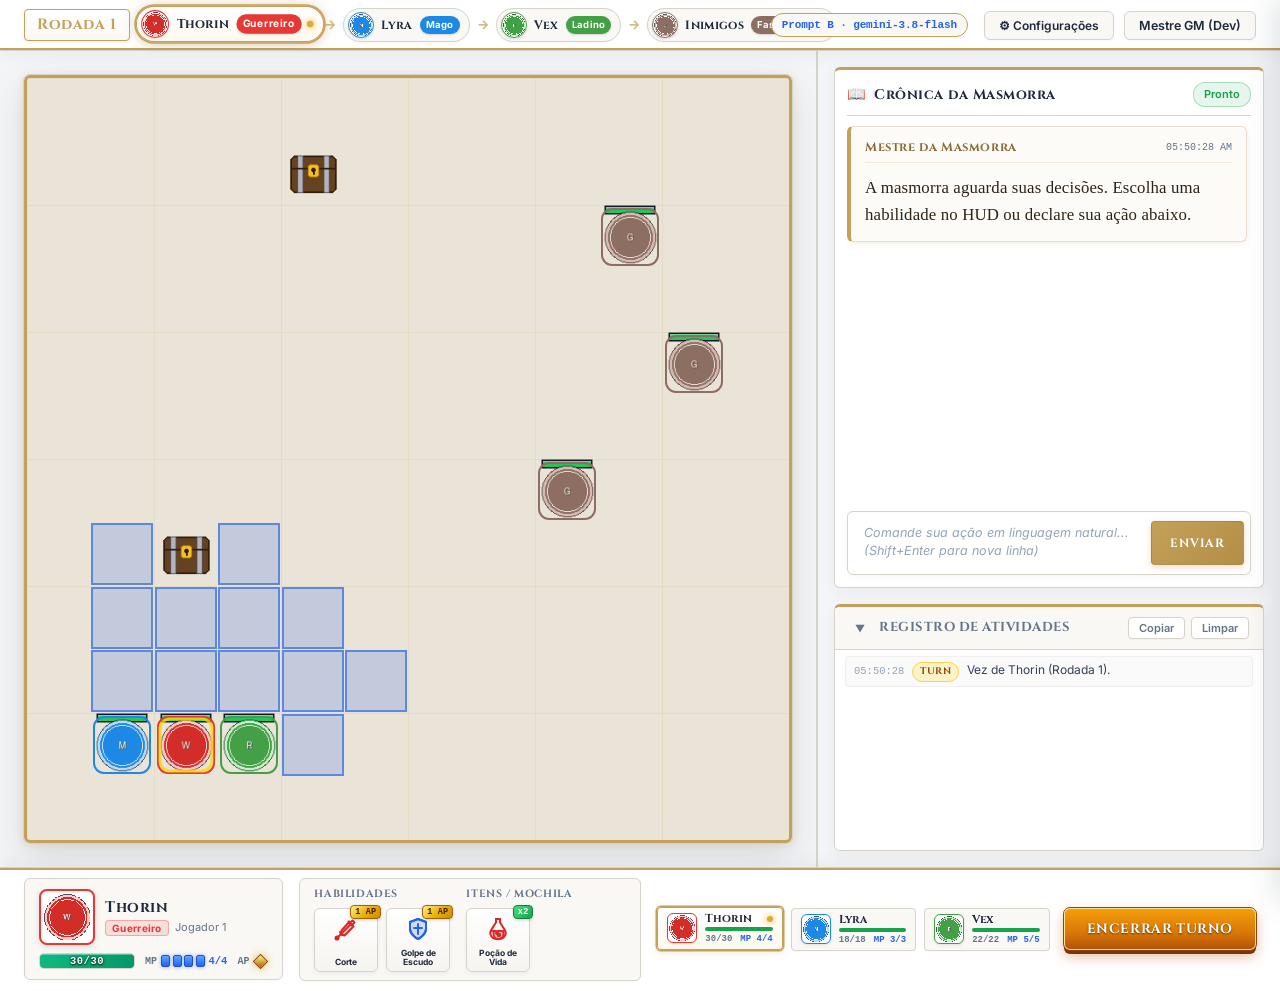
==== commit 371cb7e5: "sprint 3" ====
--- a/index.html
+++ b/index.html
@@ -41,7 +41,10 @@
 
       <div id="activity-log" class="side-panel-section log-section">
         <div class="panel-header">
-          <h3>Registro de Atividades</h3>
+          <div class="panel-title-group">
+            <button id="btn-log-toggle" class="btn-log-toggle" title="Recolher Registro de Atividades" aria-label="Recolher Registro de Atividades">▼</button>
+            <h3>Registro de Atividades</h3>
+          </div>
           <div class="log-actions">
             <button id="btn-log-copy" class="btn-sm" title="Copiar log">Copiar</button>
             <button id="btn-log-clear" class="btn-sm" title="Limpar log">Limpar</button>
--- a/styles.css
+++ b/styles.css
@@ -92,18 +92,19 @@
   background-color: var(--bg-app);
 }
 
-/* ---------------- Top Turn Bar (Elevated White Game Panel) ---------------- */
+/* ---------------- Top Turn Bar: Tactical Initiative Ribbon ---------------- */
 
 #turn-bar {
   grid-area: top;
   display: flex;
   justify-content: space-between;
   align-items: center;
-  padding: 12px 24px;
+  padding: 8px 24px;
   background-color: var(--bg-panel);
   border-bottom: 1px solid var(--border-outer);
   box-shadow: 0 4px 16px rgba(30, 41, 59, 0.05), inset 0 -2px 0 var(--border-gold);
   z-index: 10;
+  gap: 16px;
 }
 
 .turn-bar-content {
@@ -112,59 +113,197 @@
   gap: 12px;
   font-weight: 600;
   font-size: 14px;
+  flex: 1;
+  min-width: 0;
 }
 
 .turn-round {
   font-family: var(--font-title);
   font-weight: 700;
-  font-size: 16px;
-  letter-spacing: 0.5px;
+  font-size: 15px;
+  letter-spacing: 0.6px;
   color: var(--border-gold);
+  background: linear-gradient(180deg, #FFFFFF 0%, #FAF8F5 100%);
+  border: 1.5px solid var(--border-gold);
+  border-radius: var(--radius-sm);
+  padding: 4px 12px;
+  box-shadow: 0 1px 3px rgba(197, 160, 89, 0.15), inset 0 1px 0 rgba(255, 255, 255, 0.8);
+  display: inline-flex;
+  align-items: center;
+  gap: 6px;
+  white-space: nowrap;
+  user-select: none;
 }
 
 .turn-separator {
-  color: var(--border-outer);
-  font-weight: 700;
+  display: none;
 }
 
 .turn-active {
   color: var(--text-main);
   display: inline-flex;
   align-items: center;
-  gap: 8px;
   font-weight: 600;
-}
-
-.turn-chip {
+  min-width: 0;
+}
+
+/* Tactical Initiative Ribbon */
+.initiative-ribbon {
+  display: inline-flex;
+  align-items: center;
+  gap: 6px;
+  flex-wrap: nowrap;
+}
+
+.initiative-arrow {
+  color: var(--border-gold);
+  font-weight: 700;
+  font-size: 13px;
+  opacity: 0.8;
+  margin: 0 1px;
+  user-select: none;
+}
+
+.initiative-chip {
+  display: inline-flex;
+  align-items: center;
+  gap: 7px;
+  padding: 3px 9px 3px 4px;
+  background-color: var(--bg-subtle);
+  border: 1.5px solid var(--border-outer);
+  border-radius: 20px;
+  box-shadow: 0 1px 3px rgba(0, 0, 0, 0.04);
+  transition: all var(--transition-fast);
+  user-select: none;
+}
+
+.initiative-chip.active {
+  background: linear-gradient(180deg, #FFFFFF 0%, #FEF9EE 100%);
+  border-color: #C5A059;
+  box-shadow: 0 0 0 1.5px #C5A059, 0 0 12px rgba(197, 160, 89, 0.45), 0 3px 8px rgba(0, 0, 0, 0.08);
+  transform: translateY(-1px) scale(1.07);
+  z-index: 2;
+}
+
+.initiative-chip.dead {
+  opacity: 0.45;
+  filter: grayscale(1);
+}
+
+.initiative-chip.dead .initiative-name {
+  text-decoration: line-through;
+}
+
+.initiative-portrait {
+  width: 26px;
+  height: 26px;
+  border-radius: 50%;
+  border: 1.5px solid var(--border-gold);
+  overflow: hidden;
+  display: flex;
+  align-items: center;
+  justify-content: center;
+  background-color: #FFFFFF;
+  box-shadow: 0 1px 3px rgba(0, 0, 0, 0.12);
+  flex-shrink: 0;
+}
+
+.initiative-img {
+  width: 100%;
+  height: 100%;
+  object-fit: cover;
+  image-rendering: pixelated;
+}
+
+.initiative-fallback {
+  width: 100%;
+  height: 100%;
+  display: flex;
+  align-items: center;
+  justify-content: center;
+  font-family: var(--font-title);
+  font-size: 11px;
+  font-weight: 700;
+  color: #FFFFFF;
+}
+
+.initiative-name {
+  font-family: var(--font-title);
+  font-size: 12px;
+  font-weight: 700;
+  color: var(--text-main);
+  letter-spacing: 0.3px;
+  white-space: nowrap;
+}
+
+.initiative-badge {
+  font-size: 9.5px;
+  font-weight: 700;
+  color: #FFFFFF;
+  padding: 1.5px 6px;
+  border-radius: 10px;
+  letter-spacing: 0.3px;
+  white-space: nowrap;
+  box-shadow: 0 1px 2px rgba(0, 0, 0, 0.15);
+}
+
+.initiative-active-pip {
+  width: 6px;
+  height: 6px;
+  border-radius: 50%;
+  background: #D4AF37;
+  box-shadow: 0 0 6px #F59E0B;
   display: inline-block;
-  padding: 3px 10px;
+  margin-left: -2px;
+}
+
+.initiative-gameover-badge {
+  font-family: var(--font-title);
+  font-size: 13px;
+  font-weight: 700;
+  color: var(--text-main);
+  padding: 4px 12px;
+  background: var(--bg-subtle);
+  border: 1px solid var(--border-gold);
   border-radius: var(--radius-sm);
-  font-size: 12px;
-  font-weight: 700;
-  color: #ffffff;
+}
+
+/* Prompt Badge (Clean right alignment) */
+.turn-llm-badge {
+  font-family: var(--font-mono);
+  font-size: 11px;
+  font-weight: 700;
+  padding: 4px 10px;
+  border-radius: var(--radius-sm);
+  background: var(--bg-subtle);
+  border: 1px solid var(--border-outer);
   letter-spacing: 0.3px;
-  box-shadow: 0 1px 3px rgba(0, 0, 0, 0.12);
+  white-space: nowrap;
+  margin-left: auto;
 }
 
 .turn-bar-actions {
   display: flex;
   align-items: center;
-  gap: 12px;
-}
-
+  gap: 10px;
+}
+
+.btn-settings,
 .btn-toggle-gm {
   background-color: var(--bg-subtle);
   color: var(--text-main);
   border: 1px solid var(--border-outer);
   border-radius: var(--radius-md);
-  padding: 7px 15px;
-  font-size: 13px;
+  padding: 6px 14px;
+  font-size: 12.5px;
   font-weight: 600;
   cursor: pointer;
   box-shadow: 0 1px 3px rgba(0, 0, 0, 0.03);
   transition: all var(--transition-fast);
-}
-
+  white-space: nowrap;
+}
+
+.btn-settings:hover,
 .btn-toggle-gm:hover {
   background-color: var(--bg-panel);
   color: var(--border-gold);
@@ -240,6 +379,40 @@
   border-bottom: 1px solid var(--border-outer);
 }
 
+.panel-title-group {
+  display: flex;
+  align-items: center;
+  gap: 8px;
+}
+
+.btn-log-toggle {
+  background: transparent;
+  border: 1px solid transparent;
+  color: var(--text-muted);
+  font-size: 10px;
+  width: 22px;
+  height: 22px;
+  border-radius: var(--radius-sm);
+  display: inline-flex;
+  align-items: center;
+  justify-content: center;
+  cursor: pointer;
+  transition: all var(--transition-fast);
+  user-select: none;
+  padding: 0;
+}
+
+.btn-log-toggle:hover {
+  background-color: #FFFFFF;
+  border-color: var(--border-gold);
+  color: var(--border-gold);
+  box-shadow: 0 1px 3px rgba(0, 0, 0, 0.05);
+}
+
+.btn-log-toggle.is-collapsed {
+  color: var(--border-gold);
+}
+
 .panel-header h3 {
   font-family: var(--font-title);
   font-size: 13px;
@@ -261,10 +434,25 @@
   font-size: 13px;
 }
 
-/* ---------------- Activity Log (Elevated White Panel) ---------------- */
+/* ---------------- Activity Log: Compact Rules Log (White Tabletop) ---------------- */
 
 #activity-log {
-  flex: 1;
+  flex: 32 1 0%;
+  min-height: 0;
+  background-color: #FFFFFF;
+  display: flex;
+  flex-direction: column;
+  transition: flex var(--transition-normal), max-height var(--transition-normal);
+}
+
+#activity-log.collapsed {
+  flex: 0 0 auto !important;
+  max-height: 42px !important;
+}
+
+#activity-log.collapsed .log-list,
+#activity-log.collapsed .log-actions {
+  display: none !important;
 }
 
 .log-actions {
@@ -294,49 +482,138 @@
 .log-list {
   flex: 1;
   list-style: none;
-  padding: 8px 12px;
+  padding: 6px 10px;
   overflow-y: auto;
+  font-family: var(--font-sans);
+  font-size: 12px;
+  line-height: 1.5;
+  background-color: #FFFFFF;
+  display: flex;
+  flex-direction: column;
+  gap: 3px;
+}
+
+.log-row {
+  display: flex;
+  align-items: baseline;
+  gap: 8px;
+  padding: 4px 8px;
+  border-radius: 4px;
+  background-color: #FAFAFA;
+  border: 1px solid rgba(0, 0, 0, 0.04);
+  transition: background-color var(--transition-fast);
+  word-break: break-word;
+}
+
+.log-row:hover {
+  background-color: #F4F5F7;
+}
+
+.log-time {
+  color: var(--text-dim);
   font-family: var(--font-mono);
+  font-size: 10.5px;
+  flex-shrink: 0;
+  user-select: none;
+}
+
+.log-pill {
+  display: inline-flex;
+  align-items: center;
+  justify-content: center;
+  font-family: var(--font-title);
+  font-size: 9.5px;
+  font-weight: 700;
+  letter-spacing: 0.4px;
+  padding: 1.5px 7px;
+  border-radius: 10px;
+  text-transform: uppercase;
+  flex-shrink: 0;
+  user-select: none;
+}
+
+/* .log-TURN amber pill */
+.log-TURN .log-pill,
+.log-pill.log-TURN {
+  background-color: #FEF3C7;
+  color: #92400E;
+  border: 1px solid #FCD34D;
+}
+
+/* .log-SUCCESS emerald pill */
+.log-SUCCESS .log-pill,
+.log-pill.log-SUCCESS {
+  background-color: #D1FAE5;
+  color: #065F46;
+  border: 1px solid #6EE7B7;
+}
+
+/* .log-REJECTED crimson pill with light red row tint */
+.log-row.log-REJECTED {
+  background-color: #FEF2F2 !important;
+  border: 1px solid #FECACA !important;
+  border-left: 3.5px solid #DC2626 !important;
+}
+
+.log-REJECTED .log-pill,
+.log-pill.log-REJECTED {
+  background-color: #FEE2E2;
+  color: #991B1B;
+  border: 1px solid #FCA5A5;
+}
+
+.log-row.log-REJECTED .log-text {
+  color: #991B1B;
+  font-weight: 500;
+}
+
+/* .log-COMBAT purple pill */
+.log-COMBAT .log-pill,
+.log-pill.log-COMBAT {
+  background-color: #EDE9FE;
+  color: #5B21B6;
+  border: 1px solid #C4B5FD;
+}
+
+/* Semantic fallback pills */
+.log-INFO .log-pill,
+.log-pill.log-INFO {
+  background-color: #DBEAFE;
+  color: #1E40AF;
+  border: 1px solid #93C5FD;
+}
+
+.log-LLM .log-pill,
+.log-pill.log-LLM {
+  background-color: #F3E8FF;
+  color: #6B21A8;
+  border: 1px solid #D8B4FE;
+}
+
+.log-ERROR .log-pill,
+.log-pill.log-ERROR {
+  background-color: #FEE2E2;
+  color: #B91C1C;
+  border: 1px solid #EF4444;
+  font-weight: 800;
+}
+
+.log-text {
+  flex: 1;
+  color: #334155;
   font-size: 12px;
-  line-height: 1.6;
-  background-color: var(--bg-subtle);
-}
-
-.log-list li {
-  padding: 4px 0;
-  border-bottom: 1px solid rgba(0, 0, 0, 0.04);
-  word-break: break-word;
-}
-
-.log-list time {
-  color: var(--text-muted);
-  margin-right: 6px;
-  font-size: 11px;
-}
-
-.log-list b {
-  margin-right: 6px;
-  font-weight: 600;
-}
-
-/* Log Color Classes */
-.log-SUCCESS { color: var(--log-success); }
-.log-REJECTED { color: var(--log-rejected); }
-.log-TURN { color: var(--log-turn); }
-.log-COMBAT { color: var(--log-combat); }
-.log-INFO { color: var(--log-info); }
-.log-LLM { color: var(--log-llm); }
-.log-ERROR { color: var(--log-error); font-weight: bold; }
-
-/* ---------------- Bottom HUD (Elevated White Game Panel) ---------------- */
+  line-height: 1.45;
+}
+
+/* ---------------- Bottom HUD (Tactical Hotbar & Party Cards) ---------------- */
 
 #hud {
   grid-area: hud;
   background-color: var(--bg-panel);
   border-top: 1px solid var(--border-outer);
   box-shadow: 0 -4px 16px rgba(30, 41, 59, 0.05), inset 0 2px 0 var(--border-gold);
-  padding: 14px 24px;
-  min-height: 100px;
+  padding: 10px 24px;
+  min-height: 96px;
   display: block;
   z-index: 5;
 }
@@ -351,7 +628,7 @@
   display: flex;
   align-items: center;
   justify-content: space-between;
-  gap: 20px;
+  gap: 16px;
   width: 100%;
 }
 
@@ -359,19 +636,20 @@
 .hud-hero-card {
   display: flex;
   flex-direction: column;
-  gap: 6px;
+  gap: 8px;
   background-color: var(--bg-subtle);
   border: 1px solid var(--border-outer);
   border-radius: var(--radius-md);
   padding: 10px 14px;
-  min-width: 220px;
+  min-width: 250px;
   box-shadow: 0 1px 4px rgba(0, 0, 0, 0.03);
+  user-select: none;
 }
 
 .hud-hero-card.idle {
   justify-content: center;
   align-items: center;
-  min-height: 72px;
+  min-height: 74px;
 }
 
 .hero-card-header {
@@ -380,35 +658,72 @@
   gap: 10px;
 }
 
-.hero-token-initial {
-  width: 32px;
-  height: 32px;
-  border-radius: 6px;
+/* Large 56x56 portrait/emblem with class border */
+.hero-emblem-frame {
+  width: 56px;
+  height: 56px;
+  min-width: 56px;
+  min-height: 56px;
+  border-radius: 8px;
+  border: 2.5px solid var(--border-gold);
+  background-color: #FFFFFF;
+  box-shadow: 0 2px 6px rgba(0, 0, 0, 0.12), inset 0 0 4px rgba(0, 0, 0, 0.06);
+  display: flex;
+  align-items: center;
+  justify-content: center;
+  overflow: hidden;
+  flex-shrink: 0;
+}
+
+.hero-emblem-img {
+  width: 50px;
+  height: 50px;
+  object-fit: contain;
+  image-rendering: pixelated;
+}
+
+.hero-emblem-fallback {
+  width: 100%;
+  height: 100%;
   display: flex;
   align-items: center;
   justify-content: center;
   font-family: var(--font-title);
   font-weight: 700;
-  font-size: 15px;
-  color: #fff;
-  flex-shrink: 0;
-  box-shadow: 0 1px 4px rgba(0, 0, 0, 0.15);
+  font-size: 20px;
+  color: #FFFFFF;
 }
 
 .hero-name-col {
   display: flex;
   flex-direction: column;
+  gap: 3px;
   line-height: 1.2;
 }
 
 .hero-name {
   font-family: var(--font-title);
-  font-size: 14px;
-  font-weight: 700;
-  color: var(--text-main);
-}
-
-.hero-class-label {
+  font-size: 15px;
+  font-weight: 700;
+  color: var(--text-main);
+  letter-spacing: 0.5px;
+}
+
+.hero-subline {
+  display: flex;
+  align-items: center;
+  gap: 6px;
+}
+
+.hero-class-badge {
+  font-size: 10px;
+  font-weight: 700;
+  padding: 1px 6px;
+  border-radius: 4px;
+  letter-spacing: 0.3px;
+}
+
+.hero-player-label {
   font-size: 11px;
   color: var(--text-muted);
 }
@@ -416,62 +731,101 @@
 .hero-stats-row {
   display: flex;
   align-items: center;
-  gap: 12px;
-}
-
+  gap: 10px;
+}
+
+/* Thick stylized HP bar (green gradient with numeric overlay 30/30) */
 .hero-hp-block {
-  flex: 1;
-  display: flex;
-  flex-direction: column;
-  gap: 3px;
-}
-
-.hero-hp-label {
-  display: flex;
-  justify-content: space-between;
-  font-size: 11px;
-  font-family: var(--font-mono);
-  color: var(--text-muted);
-  font-weight: 600;
-}
-
-.hero-bar-track {
-  height: 7px;
+  flex: 1.2;
+  min-width: 96px;
+}
+
+.hero-hp-track {
+  height: 16px;
   background-color: #E2DDD0;
-  border-radius: 4px;
+  border-radius: 5px;
+  position: relative;
   overflow: hidden;
   border: 1px solid var(--border-outer);
-}
-
-.hero-bar-fill {
+  box-shadow: inset 0 1px 3px rgba(0, 0, 0, 0.18);
+  display: flex;
+  align-items: center;
+}
+
+.hero-hp-fill {
   height: 100%;
-  background-color: var(--accent-green);
+  background: linear-gradient(90deg, #10B981 0%, #059669 100%);
   transition: width 0.3s ease;
-}
-
-.hero-bar-fill.warning {
-  background-color: #F59E0B;
-}
-
-.hero-bar-fill.critical {
-  background-color: #EF4444;
-}
-
-.hero-resources-col {
-  display: flex;
-  flex-direction: column;
-  align-items: flex-end;
-  gap: 2px;
-}
-
-.hero-mp-badge {
-  font-size: 11px;
+  box-shadow: inset 0 1px 0 rgba(255, 255, 255, 0.35);
+}
+
+.hero-hp-fill.warning {
+  background: linear-gradient(90deg, #F59E0B 0%, #D97706 100%);
+}
+
+.hero-hp-fill.critical {
+  background: linear-gradient(90deg, #EF4444 0%, #B91C1C 100%);
+}
+
+.hero-hp-overlay {
+  position: absolute;
+  inset: 0;
+  display: flex;
+  align-items: center;
+  justify-content: center;
+  font-size: 10.5px;
   font-family: var(--font-mono);
   font-weight: 700;
+  color: #FFFFFF;
+  text-shadow: 0 1px 2px rgba(0, 0, 0, 0.8), 0 0 3px rgba(0, 0, 0, 0.6);
+  letter-spacing: 0.5px;
+  pointer-events: none;
+}
+
+/* MP Step Blocks / Bar (4/4) */
+.hero-mp-block {
+  display: flex;
+  align-items: center;
+  gap: 4px;
+}
+
+.hero-mp-label {
+  font-size: 10px;
+  font-family: var(--font-mono);
+  font-weight: 700;
+  color: var(--text-muted);
+}
+
+.hero-mp-steps {
+  display: flex;
+  align-items: center;
+  gap: 2.5px;
+}
+
+.mp-step-block {
+  width: 9px;
+  height: 12px;
+  border-radius: 2px;
+  border: 1px solid var(--border-outer);
+  background-color: #E2DDD0;
+  transition: all var(--transition-fast);
+}
+
+.mp-step-block.filled {
+  background: linear-gradient(180deg, #60A5FA 0%, #2563EB 100%);
+  border-color: #1D4ED8;
+  box-shadow: 0 0 4px rgba(37, 99, 235, 0.45);
+}
+
+.hero-mp-val {
+  font-size: 10.5px;
+  font-family: var(--font-mono);
+  font-weight: 700;
   color: var(--accent);
 }
 
-.hero-ap-pips {
+/* Glowing Gold Diamond Pips for AP */
+.hero-ap-block {
   display: flex;
   align-items: center;
   gap: 4px;
@@ -481,28 +835,38 @@
   font-size: 10px;
   font-family: var(--font-mono);
   color: var(--text-muted);
-  font-weight: 600;
-}
-
-.hud-pip {
+  font-weight: 700;
+}
+
+.hero-ap-pips {
+  display: flex;
+  align-items: center;
+  gap: 6px;
+}
+
+.hud-pip.hud-pip-diamond {
   width: 11px;
   height: 11px;
-  border-radius: 50%;
+  transform: rotate(45deg);
+  display: inline-block;
   border: 1.5px solid var(--border-gold);
-  display: inline-block;
-  box-shadow: 0 1px 2px rgba(0, 0, 0, 0.05);
-}
-
-.hud-pip.filled {
-  background-color: var(--border-gold);
-  box-shadow: 0 0 6px rgba(197, 160, 89, 0.6);
-}
-
-.hud-pip.empty {
   background-color: transparent;
-}
-
-/* 2. Center: Tags (Abilities & Items) */
+  transition: all var(--transition-fast);
+  margin: 2px;
+}
+
+.hud-pip.hud-pip-diamond.filled {
+  background: linear-gradient(135deg, #FFF59D 0%, #D4AF37 50%, #B45309 100%);
+  border-color: #92400E;
+  box-shadow: 0 0 8px rgba(212, 175, 55, 0.85), 0 0 2px #FFFFFF;
+}
+
+.hud-pip.hud-pip-diamond.empty {
+  background-color: rgba(226, 221, 208, 0.4);
+  border-color: #CBD5E1;
+}
+
+/* 2. Center: Tactical Action Slots (64x64px Square RPG Hotbar) */
 .hud-tags-section {
   flex: 1;
   display: flex;
@@ -510,8 +874,8 @@
   background-color: var(--bg-subtle);
   border: 1px solid var(--border-outer);
   border-radius: var(--radius-md);
-  padding: 10px 16px;
-  min-height: 72px;
+  padding: 8px 14px;
+  min-height: 76px;
   align-items: center;
   box-shadow: 0 1px 4px rgba(0, 0, 0, 0.03);
 }
@@ -519,87 +883,168 @@
 .tags-group {
   display: flex;
   flex-direction: column;
-  gap: 6px;
-  flex: 1;
+  gap: 5px;
 }
 
 .tags-group-title {
   font-family: var(--font-title);
-  font-size: 11px;
-  letter-spacing: 0.5px;
+  font-size: 10.5px;
+  letter-spacing: 0.6px;
   color: var(--text-muted);
   font-weight: 700;
+  text-transform: uppercase;
 }
 
 .tags-list {
   display: flex;
+  gap: 8px;
+  align-items: center;
   flex-wrap: wrap;
-  gap: 6px;
 }
 
 .tags-empty {
-  font-size: 12px;
+  font-size: 11.5px;
   color: var(--text-muted);
   font-style: italic;
-}
-
-.tag {
-  display: inline-flex;
-  align-items: center;
-  gap: 6px;
-  padding: 5px 12px;
-  border-radius: var(--radius-sm);
-  background-color: var(--bg-panel);
-  border: 1px solid var(--border-outer);
-  color: var(--text-main);
-  font-size: 12px;
-  font-weight: 600;
-  transition: all var(--transition-fast);
+  padding: 6px 0;
+}
+
+/* 64x64px Square RPG Hotbar Slot */
+.tag.hotbar-slot {
+  width: 64px;
+  height: 64px;
+  min-width: 64px;
+  min-height: 64px;
+  max-width: 64px;
+  max-height: 64px;
+  box-sizing: border-box;
+  position: relative;
+  display: flex;
+  flex-direction: column;
+  align-items: center;
+  justify-content: space-between;
+  padding: 4px 3px 4px 3px;
+  border-radius: var(--radius-md);
+  background: linear-gradient(180deg, #FFFFFF 0%, #F6F4EF 100%);
+  border: 1.5px solid var(--border-outer);
+  box-shadow: 0 2px 4px rgba(30, 41, 59, 0.05), inset 0 1px 0 #FFFFFF;
   cursor: pointer;
   user-select: none;
-  box-shadow: 0 1px 2px rgba(0, 0, 0, 0.03);
-}
-
-.tag:hover:not(:disabled) {
-  background-color: #FFFFFF;
+  transition: all var(--transition-fast);
+  overflow: visible;
+}
+
+.tag.hotbar-slot:hover:not(:disabled) {
+  transform: translateY(-2px);
   border-color: var(--border-gold);
-  color: var(--border-gold);
-  box-shadow: 0 2px 6px rgba(197, 160, 89, 0.15);
-}
-
-.tag.selected {
+  box-shadow: 0 6px 14px rgba(197, 160, 89, 0.22), inset 0 1px 0 #FFFFFF;
+}
+
+.tag.hotbar-slot:hover:not(:disabled) .slot-icon-wrap {
+  transform: scale(1.1);
+}
+
+/* Active / Selected State with Glowing Gold/Blue Border and Lifted Shadow */
+.tag.hotbar-slot.selected,
+.tag.hotbar-slot.active {
   border-color: var(--border-gold);
-  background-color: rgba(197, 160, 89, 0.18);
-  box-shadow: 0 0 8px rgba(197, 160, 89, 0.4);
+  background: linear-gradient(180deg, #FFFFFF 0%, #FEF9EE 100%);
+  box-shadow: 0 0 0 2px var(--border-gold), 0 0 12px rgba(197, 160, 89, 0.5), 0 8px 16px rgba(197, 160, 89, 0.25);
+  transform: translateY(-3px);
+  z-index: 2;
+}
+
+.tag.hotbar-slot.selected .slot-label,
+.tag.hotbar-slot.active .slot-label {
   color: #8A6D3B;
-  font-weight: 700;
-}
-
-.hud-tag-ability .tag-cost {
-  font-size: 10px;
-  padding: 1px 5px;
-  background-color: rgba(124, 58, 237, 0.12);
-  color: var(--accent-purple);
-  border-radius: 3px;
+  font-weight: 800;
+}
+
+.tag.hotbar-slot:disabled {
+  opacity: 0.38;
+  filter: grayscale(0.9);
+  cursor: not-allowed;
+  transform: none !important;
+  box-shadow: none !important;
+}
+
+/* Corner Badges */
+.slot-badge {
+  position: absolute;
+  top: -4px;
+  right: -4px;
   font-family: var(--font-mono);
-  font-weight: 700;
-}
-
-.hud-tag-item .tag-qty {
-  font-size: 10px;
-  padding: 1px 5px;
-  background-color: rgba(22, 163, 74, 0.12);
-  color: var(--accent-green);
-  border-radius: 3px;
-  font-family: var(--font-mono);
-  font-weight: 700;
-}
-
-/* 3. Right: Party mini-cards + End Turn */
+  font-size: 8.5px;
+  font-weight: 800;
+  padding: 1px 4px;
+  border-radius: 4px;
+  letter-spacing: 0.2px;
+  z-index: 2;
+  box-shadow: 0 1px 3px rgba(0, 0, 0, 0.2);
+}
+
+.slot-badge-ap {
+  background: linear-gradient(135deg, #FFF085 0%, #EAB308 50%, #CA8A04 100%);
+  color: #451A03;
+  border: 1px solid #A16207;
+}
+
+.slot-badge-qty {
+  background: linear-gradient(135deg, #4ADE80 0%, #16A34A 100%);
+  color: #FFFFFF;
+  border: 1px solid #15803D;
+}
+
+/* Hotbar SVG Icon */
+.slot-icon-wrap {
+  width: 28px;
+  height: 28px;
+  display: flex;
+  align-items: center;
+  justify-content: center;
+  margin-top: 2px;
+  color: var(--text-main);
+  transition: transform var(--transition-fast);
+}
+
+.hotbar-svg {
+  width: 24px;
+  height: 24px;
+  flex-shrink: 0;
+}
+
+.icon-slash { color: #DC2626; }
+.icon-shield { color: #2563EB; }
+.icon-firebolt { color: #EA580C; }
+.icon-heal { color: #16A34A; }
+.icon-backstab { color: #7C3AED; }
+.icon-lockpick { color: #B45309; }
+.icon-potion { color: #DC2626; }
+.icon-goblin { color: #8D6E63; }
+.icon-coins { color: #D97706; }
+
+/* Ability Label Underneath (Bold Compact Text) */
+.slot-label {
+  font-size: 8.5px;
+  font-weight: 700;
+  color: var(--text-main);
+  text-align: center;
+  width: 100%;
+  max-width: 58px;
+  overflow: hidden;
+  text-overflow: ellipsis;
+  display: -webkit-box;
+  -webkit-line-clamp: 2;
+  -webkit-box-orient: vertical;
+  line-height: 1.05;
+  font-family: var(--font-sans);
+}
+
+/* 3. Right: Party Mini-Cards & Prominent Beveled End Turn Button */
 .hud-party-section {
   display: flex;
   align-items: center;
-  gap: 16px;
+  gap: 14px;
 }
 
 .hud-party-cards {
@@ -610,39 +1055,60 @@
 .party-mini-card {
   display: flex;
   align-items: center;
-  gap: 6px;
+  gap: 8px;
   background-color: var(--bg-subtle);
-  border: 1px solid var(--border-outer);
+  border: 1.5px solid var(--border-outer);
   border-radius: var(--radius-sm);
-  padding: 4px 8px;
-  min-width: 90px;
+  padding: 5px 9px;
+  min-width: 104px;
   box-shadow: 0 1px 3px rgba(0, 0, 0, 0.03);
   transition: all var(--transition-fast);
+  user-select: none;
 }
 
 .party-mini-card.active {
   border-color: var(--border-gold);
-  background-color: rgba(197, 160, 89, 0.12);
-  box-shadow: 0 2px 6px rgba(197, 160, 89, 0.2);
+  background: linear-gradient(180deg, #FFFFFF 0%, #FEF9EE 100%);
+  box-shadow: 0 0 0 1.5px var(--border-gold), 0 2px 8px rgba(197, 160, 89, 0.25);
+  transform: translateY(-1px);
 }
 
 .party-mini-card.dead {
-  opacity: 0.4;
+  opacity: 0.45;
   filter: grayscale(1);
 }
 
+.mini-portrait-frame {
+  width: 30px;
+  height: 30px;
+  border-radius: 6px;
+  border: 1.5px solid var(--border-gold);
+  overflow: hidden;
+  display: flex;
+  align-items: center;
+  justify-content: center;
+  background-color: #FFFFFF;
+  box-shadow: 0 1px 3px rgba(0, 0, 0, 0.1);
+  flex-shrink: 0;
+}
+
+.mini-portrait-img {
+  width: 100%;
+  height: 100%;
+  object-fit: cover;
+  image-rendering: pixelated;
+}
+
 .mini-initial {
-  width: 20px;
-  height: 20px;
-  border-radius: 4px;
+  width: 100%;
+  height: 100%;
   display: flex;
   align-items: center;
   justify-content: center;
   font-family: var(--font-title);
   font-weight: 700;
   font-size: 11px;
-  color: #fff;
-  flex-shrink: 0;
+  color: #FFFFFF;
 }
 
 .mini-info {
@@ -650,14 +1116,34 @@
   flex-direction: column;
   gap: 2px;
   flex: 1;
+  min-width: 0;
+}
+
+.mini-name-row {
+  display: flex;
+  justify-content: space-between;
+  align-items: center;
+  gap: 4px;
 }
 
 .mini-name {
   font-family: var(--font-title);
-  font-size: 11px;
+  font-size: 11.5px;
   font-weight: 700;
   color: var(--text-main);
   line-height: 1;
+  white-space: nowrap;
+  overflow: hidden;
+  text-overflow: ellipsis;
+}
+
+.mini-active-dot {
+  width: 6px;
+  height: 6px;
+  border-radius: 50%;
+  background: #D4AF37;
+  box-shadow: 0 0 6px #F59E0B;
+  flex-shrink: 0;
 }
 
 .mini-bar-track {
@@ -671,47 +1157,93 @@
 .mini-bar-fill {
   height: 100%;
   background-color: var(--accent-green);
-}
-
-.mini-mp {
+  transition: width 0.3s ease;
+}
+
+.mini-bar-fill.warning {
+  background-color: #F59E0B;
+}
+
+.mini-bar-fill.critical {
+  background-color: #EF4444;
+}
+
+.mini-stats-sub {
+  display: flex;
+  justify-content: space-between;
+  align-items: center;
+  gap: 8px;
   font-size: 9px;
   font-family: var(--font-mono);
   color: var(--text-muted);
+  font-weight: 600;
   line-height: 1;
-  font-weight: 600;
-}
-
+  margin-top: 2px;
+}
+
+.mini-hp-text {
+  color: var(--text-muted);
+}
+
+.mini-mp {
+  color: var(--accent);
+}
+
+/* Prominent Beveled Gold/Amber Game Button */
 .btn-end-turn {
-  padding: 10px 22px;
-  background: linear-gradient(135deg, #D4AF37, #C5A059);
+  padding: 11px 22px;
+  background: linear-gradient(180deg, #F59E0B 0%, #D97706 60%, #B45309 100%);
   color: #FFFFFF;
   font-family: var(--font-title);
   font-weight: 700;
-  font-size: 13px;
-  letter-spacing: 0.5px;
-  border: none;
+  font-size: 13.5px;
+  letter-spacing: 0.6px;
+  text-transform: uppercase;
+  border: 1.5px solid #FDE68A;
+  outline: 1.5px solid #92400E;
   border-radius: var(--radius-md);
-  box-shadow: 0 3px 10px rgba(197, 160, 89, 0.35);
+  box-shadow: 0 4px 0 #78350F, 0 6px 14px rgba(180, 83, 9, 0.4);
+  text-shadow: 0 1px 2px rgba(0, 0, 0, 0.6);
+  cursor: pointer;
   transition: all var(--transition-fast);
+  white-space: nowrap;
+  user-select: none;
 }
 
 .btn-end-turn:hover:not(:disabled) {
-  transform: translateY(-1px);
-  filter: brightness(1.08);
-  box-shadow: 0 6px 16px rgba(197, 160, 89, 0.5);
+  background: linear-gradient(180deg, #FBBF24 0%, #F59E0B 60%, #D97706 100%);
+  transform: translateY(-2px);
+  box-shadow: 0 6px 0 #78350F, 0 10px 20px rgba(245, 158, 11, 0.5);
+  filter: brightness(1.05);
 }
 
 .btn-end-turn:active:not(:disabled) {
-  transform: translateY(0);
+  transform: translateY(3px);
+  box-shadow: 0 1px 0 #78350F, 0 2px 6px rgba(180, 83, 9, 0.3);
+}
+
+.btn-end-turn:disabled {
+  background: #CBD5E1;
+  border-color: #E2E8F0;
+  outline: 1px solid #94A3B8;
+  color: #94A3B8;
+  box-shadow: none;
+  text-shadow: none;
+  cursor: not-allowed;
+  transform: none;
 }
 
 /* ---------------- Chat (Elevated White Game Panel) ---------------- */
 
+/* ---------------- Chat: Adventure Chronicle (Grimoire & Tactical Commands) ---------------- */
+
+#chat-panel,
 .chat-section {
-  flex: 1.3;
+  flex: 68 1 0%;
   display: flex;
   flex-direction: column;
   min-height: 0;
+  transition: flex var(--transition-normal);
 }
 
 .chat-wrapper {
@@ -728,6 +1260,16 @@
   align-items: center;
   padding-bottom: 8px;
   border-bottom: 1px solid var(--border-outer);
+}
+
+.chat-title-group {
+  display: flex;
+  align-items: center;
+  gap: 8px;
+}
+
+.chat-title-icon {
+  font-size: 15px;
 }
 
 .chat-title {
@@ -765,43 +1307,138 @@
   overflow-y: auto;
   display: flex;
   flex-direction: column;
-  gap: 8px;
+  gap: 10px;
   padding-right: 4px;
 }
 
 .chat-entry {
   display: flex;
   flex-direction: column;
-  gap: 4px;
+  gap: 6px;
   background-color: var(--bg-subtle);
   border: 1px solid var(--border-outer);
+  border-radius: var(--radius-md);
+  padding: 10px 14px;
+  box-shadow: 0 1px 3px rgba(0, 0, 0, 0.03);
+}
+
+/* GM Message: Storybook / Grimoire Entry */
+.chat-entry.msg-gm,
+.chat-entry.chat-role-gm {
+  background-color: #FDFBF7 !important;
+  border: 1px solid #EADBCE !important;
+  border-left: 4px solid #C5A059 !important;
+  border-radius: var(--radius-md);
+  padding: 12px 14px;
+  box-shadow: 0 2px 8px rgba(197, 160, 89, 0.1), 0 1px 3px rgba(0, 0, 0, 0.03);
+}
+
+.chat-entry.msg-gm .chat-entry-meta,
+.chat-entry.chat-role-gm .chat-entry-meta {
+  display: flex;
+  justify-content: space-between;
+  align-items: center;
+  border-bottom: 1px solid rgba(197, 160, 89, 0.2);
+  padding-bottom: 5px;
+  margin-bottom: 6px;
+}
+
+.chat-entry.msg-gm .badge-gm,
+.chat-entry.chat-role-gm .badge-gm {
+  font-family: 'Cinzel', serif !important;
+  font-weight: 700 !important;
+  font-size: 12.5px !important;
+  letter-spacing: 0.6px;
+  color: #8A6D3B !important;
+  display: inline-flex;
+  align-items: center;
+  gap: 6px;
+  text-transform: none;
+}
+
+.chat-entry.msg-gm .chat-entry-body,
+.chat-entry.chat-role-gm .chat-entry-body {
+  color: #2D2216 !important;
+  font-family: 'Crimson Pro', Georgia, serif !important;
+  font-size: 1.05rem !important;
+  line-height: 1.6;
+  font-style: normal;
+  letter-spacing: 0.15px;
+}
+
+/* Player Message: Crisp White Card with Hero Class Color Border and Badge */
+.chat-entry.msg-player,
+.chat-entry.chat-role-player {
+  background-color: #FFFFFF !important;
+  border: 1px solid var(--border-outer) !important;
+  border-left: 4px solid var(--hero-color, var(--accent)) !important;
+  border-radius: var(--radius-md);
+  padding: 10px 14px;
+  box-shadow: 0 1px 4px rgba(0, 0, 0, 0.04);
+}
+
+.chat-entry.msg-player .chat-entry-meta,
+.chat-entry.chat-role-player .chat-entry-meta {
+  display: flex;
+  justify-content: space-between;
+  align-items: center;
+  margin-bottom: 5px;
+}
+
+.chat-entry.msg-player .badge-player,
+.chat-entry.chat-role-player .badge-player {
+  font-family: var(--font-title);
+  font-weight: 700;
+  font-size: 11px;
+  letter-spacing: 0.4px;
+  padding: 2px 8px;
+  border-radius: 12px;
+  border: 1px solid var(--hero-color, var(--accent));
+  color: var(--hero-color, var(--accent));
+  background-color: rgba(37, 99, 235, 0.08);
+  display: inline-flex;
+  align-items: center;
+  gap: 5px;
+}
+
+.chat-entry.msg-player .chat-entry-body,
+.chat-entry.chat-role-player .chat-entry-body {
+  font-family: var(--font-sans);
+  font-size: 13.5px;
+  line-height: 1.5;
+  color: var(--text-main);
+  font-weight: 500;
+}
+
+/* Hero Class Border Fallbacks */
+.chat-entry.hero-class-warrior {
+  --hero-color: #E53935;
+  border-left-color: #E53935 !important;
+}
+.chat-entry.hero-class-mage {
+  --hero-color: #1E88E5;
+  border-left-color: #1E88E5 !important;
+}
+.chat-entry.hero-class-rogue {
+  --hero-color: #43A047;
+  border-left-color: #43A047 !important;
+}
+
+/* System Message Cards */
+.chat-entry.msg-system,
+.chat-entry.chat-role-system {
+  background-color: var(--bg-subtle);
+  border: 1px solid var(--border-outer);
+  border-left: 3px solid var(--border-gold);
   border-radius: var(--radius-sm);
   padding: 8px 12px;
-  box-shadow: 0 1px 3px rgba(0, 0, 0, 0.03);
-}
-
-.chat-entry.chat-role-player {
-  border-left: 3px solid var(--accent);
-}
-
-.chat-entry.chat-role-gm {
-  background: #FAF6ED !important;
-  border: 1px solid #E2D7C3 !important;
-  border-left: 4px solid var(--border-gold) !important;
-  box-shadow: 0 2px 6px rgba(197, 160, 89, 0.08);
-}
-
-.chat-entry.chat-role-gm .chat-entry-body {
-  color: #2D2216 !important;
-  font-style: italic;
-  font-family: var(--font-narrative);
-  font-size: 15.5px;
-  line-height: 1.55;
-}
-
-.chat-entry.chat-role-system {
-  border-left: 3px solid var(--border-gold);
-  opacity: 0.95;
+}
+
+.chat-entry.msg-system .badge-system {
+  font-family: var(--font-title);
+  font-size: 11px;
+  font-weight: 700;
+  color: #B45309;
 }
 
 .chat-entry-meta {
@@ -814,19 +1451,6 @@
 .chat-role-badge {
   font-weight: 700;
   color: var(--text-muted);
-}
-
-.badge-player {
-  color: var(--accent);
-}
-
-.badge-gm {
-  font-family: var(--font-title);
-  color: #8A6D3B;
-}
-
-.badge-system {
-  color: #B45309;
 }
 
 .chat-time {
@@ -836,96 +1460,157 @@
 }
 
 .chat-entry-body {
-  font-family: var(--font-narrative);
-  font-size: 15px;
+  font-family: var(--font-sans);
+  font-size: 13.5px;
   color: var(--text-main);
   line-height: 1.5;
   word-break: break-word;
 }
 
-/* Chat Tag Badge */
+/* Floating "Prepared Action" Spell Pill */
 .chat-tag-badge {
   display: inline-flex;
   align-items: center;
-  gap: 6px;
+  gap: 8px;
+  background: linear-gradient(135deg, #FFFDF8 0%, #FEF5DF 100%);
+  border: 1.5px solid var(--border-gold);
+  border-radius: 20px;
+  padding: 4px 12px 4px 14px;
+  align-self: flex-start;
+  font-size: 11.5px;
+  color: #8A6D3B;
+  font-family: var(--font-title);
+  font-weight: 700;
+  letter-spacing: 0.3px;
+  box-shadow: 0 4px 14px rgba(197, 160, 89, 0.28), inset 0 1px 0 rgba(255, 255, 255, 0.9);
+  animation: spellPillFloat 3s ease-in-out infinite alternate;
+  margin-bottom: 2px;
+  user-select: none;
+}
+
+@keyframes spellPillFloat {
+  0% {
+    transform: translateY(0);
+    box-shadow: 0 3px 10px rgba(197, 160, 89, 0.22), inset 0 1px 0 rgba(255, 255, 255, 0.9);
+  }
+  100% {
+    transform: translateY(-3px);
+    box-shadow: 0 6px 16px rgba(197, 160, 89, 0.35), inset 0 1px 0 rgba(255, 255, 255, 0.9);
+  }
+}
+
+.spell-pill-icon {
+  font-size: 13px;
+}
+
+.tag-badge-text {
+  font-weight: 700;
+}
+
+.tag-badge-close {
   background: rgba(197, 160, 89, 0.15);
-  border: 1px solid var(--border-gold);
-  border-radius: 4px;
-  padding: 4px 10px;
-  align-self: flex-start;
+  border: none;
+  color: #8A6D3B;
   font-size: 11px;
-  color: #8A6D3B;
-  font-family: var(--font-mono);
-}
-
-.tag-badge-text {
-  font-weight: 600;
-}
-
-.tag-badge-close {
+  font-weight: 700;
+  cursor: pointer;
+  width: 18px;
+  height: 18px;
+  border-radius: 50%;
+  display: inline-flex;
+  align-items: center;
+  justify-content: center;
+  padding: 0;
+  line-height: 1;
+  transition: all var(--transition-fast);
+}
+
+.tag-badge-close:hover {
+  background-color: #DC2626;
+  color: #FFFFFF;
+  transform: scale(1.1);
+}
+
+/* Clean Game Command Bar */
+.chat-form {
+  display: flex;
+  gap: 8px;
+  align-items: center;
+  background-color: #FFFFFF;
+  border: 1.5px solid var(--border-outer);
+  border-radius: var(--radius-md);
+  padding: 6px;
+  box-shadow: 0 2px 8px rgba(30, 41, 59, 0.04), inset 0 1px 2px rgba(0, 0, 0, 0.02);
+  transition: all var(--transition-fast);
+}
+
+.chat-form:focus-within {
+  border-color: var(--border-gold);
+  box-shadow: 0 0 0 3px rgba(197, 160, 89, 0.18), 0 3px 12px rgba(197, 160, 89, 0.1);
+}
+
+.chat-input {
+  flex: 1;
   background: transparent;
   border: none;
-  color: #8A6D3B;
-  font-size: 12px;
-  cursor: pointer;
-  padding: 0 2px;
-  line-height: 1;
-}
-
-.tag-badge-close:hover {
-  color: var(--text-main);
-}
-
-.chat-form {
-  display: flex;
-  gap: 8px;
-  align-items: flex-end;
-}
-
-.chat-input {
-  flex: 1;
-  background-color: var(--bg-subtle);
-  border: 1px solid var(--border-outer);
-  color: var(--text-main);
-  border-radius: var(--radius-sm);
-  padding: 8px 12px;
-  font-size: 13px;
+  outline: none;
+  color: var(--text-main);
+  padding: 6px 10px;
+  font-size: 13.5px;
   font-family: var(--font-sans);
+  line-height: 1.4;
   resize: none;
-  transition: all var(--transition-fast);
-}
-
-.chat-input:focus {
-  border-color: var(--border-gold);
-  background-color: #FFFFFF;
-  box-shadow: 0 0 0 3px rgba(197, 160, 89, 0.15);
+  min-height: 44px;
+  max-height: 90px;
+}
+
+.chat-input::placeholder {
+  color: var(--text-dim);
+  font-style: italic;
+  font-size: 12.5px;
 }
 
 .chat-send-btn {
-  padding: 8px 18px;
-  background: linear-gradient(135deg, #D4AF37, #C5A059);
+  padding: 10px 18px;
+  background: linear-gradient(135deg, #C5A059 0%, #B38E46 100%);
   color: #FFFFFF;
-  border: none;
+  border: 1px solid rgba(0, 0, 0, 0.08);
   border-radius: var(--radius-sm);
   font-family: var(--font-title);
   font-weight: 700;
   font-size: 12px;
-  letter-spacing: 0.5px;
-  height: 100%;
-  align-self: stretch;
+  letter-spacing: 0.8px;
+  text-transform: uppercase;
+  height: 44px;
+  display: inline-flex;
+  align-items: center;
+  justify-content: center;
+  gap: 6px;
   cursor: pointer;
-  box-shadow: 0 2px 6px rgba(197, 160, 89, 0.3);
+  box-shadow: 0 2px 6px rgba(197, 160, 89, 0.35);
   transition: all var(--transition-fast);
+  flex-shrink: 0;
 }
 
 .chat-send-btn:hover:not(:disabled) {
   filter: brightness(1.08);
-  box-shadow: 0 4px 12px rgba(197, 160, 89, 0.45);
+  box-shadow: 0 4px 12px rgba(197, 160, 89, 0.5);
   transform: translateY(-1px);
 }
 
+.chat-send-btn:active:not(:disabled) {
+  transform: translateY(0);
+}
+
+.chat-send-btn:disabled {
+  opacity: 0.5;
+  cursor: not-allowed;
+  filter: grayscale(0.5);
+}
+
+#activity-log,
 .log-section {
-  flex: 0.8;
+  flex: 32 1 0%;
   display: flex;
   flex-direction: column;
   min-height: 0;
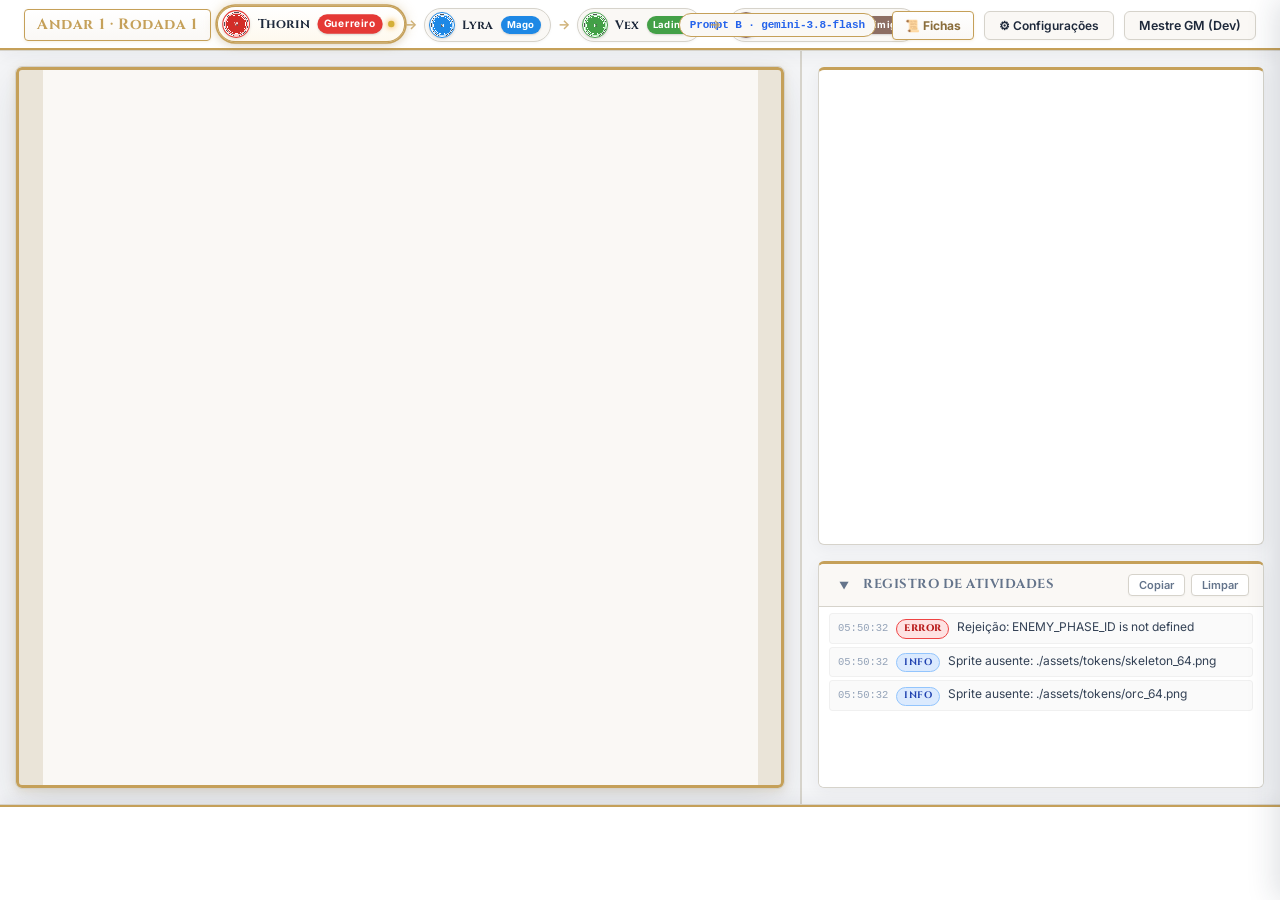
==== commit 07a59448: "sprint 2" ====
--- a/index.html
+++ b/index.html
@@ -24,6 +24,7 @@
         <span id="turn-llm-badge" class="turn-llm-badge">Prompt B · gemini-3.8-flash</span>
       </div>
       <div class="turn-bar-actions">
+        <button id="btn-character-sheets" class="btn-character-sheets" title="Fichas de Personagem e Criação de Grupo">📜 Fichas</button>
         <button id="btn-settings" class="btn-settings" title="Configurações do Mestre LLM (API, Modelo, Prompt)">⚙ Configurações</button>
         <button id="btn-toggle-gm" class="btn-toggle-gm" title="Alternar Painel do Mestre (Atalho: `)">Mestre GM (Dev)</button>
       </div>
--- a/styles.css
+++ b/styles.css
@@ -67,14 +67,22 @@
   padding: 0;
 }
 
+html {
+  box-sizing: border-box;
+  height: 100%;
+}
+
 body {
   background-color: var(--bg-app);
   color: var(--text-main);
   font-family: var(--font-sans);
   font-size: 14px;
   line-height: 1.5;
-  min-height: 100vh;
-  overflow-x: hidden;
+  height: 100vh;
+  height: 100dvh;
+  max-height: 100vh;
+  max-height: 100dvh;
+  overflow: hidden;
 }
 
 /* ---------------- Main VTT Grid Layout ---------------- */
@@ -87,8 +95,12 @@
     "board side"
     "hud hud";
   grid-template-columns: auto 1fr;
-  grid-template-rows: auto 1fr auto;
-  min-height: 100vh;
+  grid-template-rows: auto minmax(0, 1fr) auto;
+  height: 100vh;
+  height: 100dvh;
+  max-height: 100vh;
+  max-height: 100dvh;
+  overflow: hidden;
   background-color: var(--bg-app);
 }
 
@@ -320,15 +332,21 @@
   justify-content: center;
   background-color: var(--bg-app);
   border-right: 1px solid var(--border-outer);
-  padding: 24px;
+  padding: 16px;
   overflow: hidden;
   position: relative;
+  min-height: 0;
+  min-width: 0;
 }
 
 #board {
   display: block;
   width: 768px;
   height: 768px;
+  max-width: 100%;
+  max-height: 100%;
+  aspect-ratio: 1 / 1;
+  object-fit: contain;
   image-rendering: pixelated;
   image-rendering: crisp-edges;
   background-color: #EAE4D8;
@@ -351,6 +369,8 @@
   gap: 16px;
   overflow: hidden;
   height: 100%;
+  min-height: 0;
+  min-width: 0;
 }
 
 .side-panel-section {
@@ -377,6 +397,7 @@
   padding: 10px 14px;
   background-color: var(--bg-subtle);
   border-bottom: 1px solid var(--border-outer);
+  flex-shrink: 0;
 }
 
 .panel-title-group {
@@ -480,10 +501,12 @@
 }
 
 .log-list {
-  flex: 1;
+  flex: 1 1 0%;
+  min-height: 0;
   list-style: none;
   padding: 6px 10px;
   overflow-y: auto;
+  overflow-x: hidden;
   font-family: var(--font-sans);
   font-size: 12px;
   line-height: 1.5;
@@ -491,6 +514,25 @@
   display: flex;
   flex-direction: column;
   gap: 3px;
+  scrollbar-width: thin;
+  scrollbar-color: rgba(197, 160, 89, 0.45) transparent;
+}
+
+.log-list::-webkit-scrollbar {
+  width: 6px;
+}
+
+.log-list::-webkit-scrollbar-track {
+  background: transparent;
+}
+
+.log-list::-webkit-scrollbar-thumb {
+  background: rgba(197, 160, 89, 0.35);
+  border-radius: 4px;
+}
+
+.log-list::-webkit-scrollbar-thumb:hover {
+  background: rgba(197, 160, 89, 0.65);
 }
 
 .log-row {
@@ -1015,8 +1057,11 @@
 
 .icon-slash { color: #DC2626; }
 .icon-shield { color: #2563EB; }
+.icon-whirlwind { color: #E11D48; }
 .icon-firebolt { color: #EA580C; }
+.icon-fireball { color: #F97316; }
 .icon-heal { color: #16A34A; }
+.icon-prayer { color: #10B981; }
 .icon-backstab { color: #7C3AED; }
 .icon-lockpick { color: #B45309; }
 .icon-potion { color: #DC2626; }
@@ -1064,6 +1109,7 @@
   box-shadow: 0 1px 3px rgba(0, 0, 0, 0.03);
   transition: all var(--transition-fast);
   user-select: none;
+  cursor: pointer;
 }
 
 .party-mini-card.active {
@@ -1073,9 +1119,33 @@
   transform: translateY(-1px);
 }
 
+.party-mini-card.target-candidate {
+  cursor: crosshair;
+  border-color: #2ea043;
+  box-shadow: 0 0 0 1.5px rgba(46, 160, 67, 0.4), 0 2px 8px rgba(46, 160, 67, 0.2);
+  animation: pulseTarget 1.5s infinite ease-in-out;
+}
+
+.party-mini-card.target-candidate:hover {
+  background: linear-gradient(180deg, #F0FFF4 0%, #DCFCE7 100%);
+  border-color: #22c55e;
+  transform: translateY(-2px);
+  box-shadow: 0 0 0 2px rgba(34, 197, 94, 0.6), 0 4px 12px rgba(34, 197, 94, 0.3);
+}
+
+@keyframes pulseTarget {
+  0%, 100% {
+    box-shadow: 0 0 0 1.5px rgba(46, 160, 67, 0.4), 0 2px 8px rgba(46, 160, 67, 0.2);
+  }
+  50% {
+    box-shadow: 0 0 0 2.5px rgba(46, 160, 67, 0.8), 0 4px 12px rgba(46, 160, 67, 0.4);
+  }
+}
+
 .party-mini-card.dead {
   opacity: 0.45;
   filter: grayscale(1);
+  cursor: not-allowed;
 }
 
 .mini-portrait-frame {
@@ -1243,6 +1313,7 @@
   display: flex;
   flex-direction: column;
   min-height: 0;
+  overflow: hidden;
   transition: flex var(--transition-normal);
 }
 
@@ -1250,6 +1321,8 @@
   display: flex;
   flex-direction: column;
   height: 100%;
+  min-height: 0;
+  overflow: hidden;
   padding: 12px;
   gap: 10px;
 }
@@ -1260,6 +1333,7 @@
   align-items: center;
   padding-bottom: 8px;
   border-bottom: 1px solid var(--border-outer);
+  flex-shrink: 0;
 }
 
 .chat-title-group {
@@ -1303,12 +1377,34 @@
 }
 
 .chat-history {
-  flex: 1;
+  flex: 1 1 0%;
+  min-height: 0;
   overflow-y: auto;
+  overflow-x: hidden;
   display: flex;
   flex-direction: column;
   gap: 10px;
-  padding-right: 4px;
+  padding-right: 6px;
+  scroll-behavior: smooth;
+  scrollbar-width: thin;
+  scrollbar-color: rgba(197, 160, 89, 0.45) transparent;
+}
+
+.chat-history::-webkit-scrollbar {
+  width: 6px;
+}
+
+.chat-history::-webkit-scrollbar-track {
+  background: transparent;
+}
+
+.chat-history::-webkit-scrollbar-thumb {
+  background: rgba(197, 160, 89, 0.35);
+  border-radius: 4px;
+}
+
+.chat-history::-webkit-scrollbar-thumb:hover {
+  background: rgba(197, 160, 89, 0.65);
 }
 
 .chat-entry {
@@ -1482,6 +1578,7 @@
   font-family: var(--font-title);
   font-weight: 700;
   letter-spacing: 0.3px;
+  flex-shrink: 0;
   box-shadow: 0 4px 14px rgba(197, 160, 89, 0.28), inset 0 1px 0 rgba(255, 255, 255, 0.9);
   animation: spellPillFloat 3s ease-in-out infinite alternate;
   margin-bottom: 2px;
@@ -2039,6 +2136,7 @@
   font-size: 11px;
   color: #8A6D3B;
   font-weight: 600;
+  flex-shrink: 0;
 }
 
 .btn-chat-cancel {
@@ -2439,3 +2537,1111 @@
     min-width: 1280px;
   }
 }
+
+/* ==========================================================================
+   Character Sheet Modal & Tabletop Creator Styles (Sprint 2)
+   Aesthetic: Alabaster & Gold Tabletop RPG (Cinzel + Crimson Pro)
+   ========================================================================== */
+
+/* Top Bar: Fichas Button */
+.btn-character-sheets {
+  padding: 6px 12px;
+  background: linear-gradient(180deg, #FFFFFF 0%, #FAF8F5 100%);
+  border: 1px solid var(--border-gold);
+  border-radius: var(--radius-sm);
+  color: #8A6D3B;
+  font-family: var(--font-sans);
+  font-size: 12px;
+  font-weight: 700;
+  cursor: pointer;
+  display: inline-flex;
+  align-items: center;
+  gap: 5px;
+  transition: all var(--transition-fast);
+  box-shadow: 0 1px 3px rgba(197, 160, 89, 0.15);
+}
+
+.btn-character-sheets:hover {
+  background: #FFFDF9;
+  border-color: #A67C28;
+  color: #634E27;
+  transform: translateY(-1px);
+  box-shadow: 0 3px 8px rgba(197, 160, 89, 0.28);
+}
+
+/* HUD: Inspect Buttons */
+.btn-inspect-sheet {
+  padding: 4px 10px;
+  margin-left: auto;
+  background: linear-gradient(180deg, #FFFFFF 0%, #FAF8F5 100%);
+  border: 1px solid var(--border-gold);
+  border-radius: var(--radius-sm);
+  color: #8A6D3B;
+  font-size: 11px;
+  font-weight: 700;
+  cursor: pointer;
+  display: inline-flex;
+  align-items: center;
+  gap: 4px;
+  transition: all var(--transition-fast);
+}
+
+.btn-inspect-sheet:hover {
+  background: #FFFDF9;
+  border-color: #8A6D3B;
+  color: #5C451F;
+  box-shadow: 0 2px 6px rgba(197, 160, 89, 0.25);
+}
+
+.btn-mini-inspect {
+  background: transparent;
+  border: none;
+  font-size: 11px;
+  cursor: pointer;
+  opacity: 0.6;
+  padding: 0 3px;
+  margin-left: auto;
+  transition: opacity var(--transition-fast), transform var(--transition-fast);
+}
+
+.btn-mini-inspect:hover {
+  opacity: 1;
+  transform: scale(1.2);
+}
+
+/* Dialog Container */
+.character-sheet-modal {
+  position: fixed;
+  inset: 0;
+  margin: auto;
+  border: 2px solid var(--border-gold);
+  border-radius: var(--radius-lg);
+  background-color: var(--bg-panel);
+  box-shadow: 0 24px 64px rgba(30, 41, 59, 0.25), 0 0 0 1px rgba(197, 160, 89, 0.35);
+  width: 900px;
+  max-width: 94vw;
+  height: 86vh;
+  max-height: 86vh;
+  color: var(--text-main);
+  padding: 0;
+  overflow: hidden;
+}
+
+.character-sheet-modal::backdrop {
+  background: rgba(15, 23, 42, 0.55);
+  backdrop-filter: blur(5px);
+  -webkit-backdrop-filter: blur(5px);
+}
+
+.sheet-modal-box {
+  display: flex;
+  flex-direction: column;
+  height: 100%;
+  background-color: #FFFFFF;
+}
+
+/* Modal Header & Tabs */
+.sheet-modal-header {
+  display: flex;
+  justify-content: space-between;
+  align-items: center;
+  padding: 12px 20px;
+  background: linear-gradient(180deg, #FFFFFF 0%, #FAF8F5 100%);
+  border-bottom: 2px solid var(--border-gold);
+}
+
+.sheet-header-title-group {
+  display: flex;
+  align-items: center;
+  gap: 8px;
+}
+
+.sheet-header-icon {
+  font-size: 20px;
+}
+
+.sheet-header-title {
+  font-family: var(--font-title);
+  font-size: 18px;
+  font-weight: 700;
+  color: var(--text-main);
+  margin: 0;
+  letter-spacing: 0.5px;
+}
+
+.sheet-header-tabs {
+  display: flex;
+  gap: 8px;
+}
+
+.sheet-tab-btn {
+  padding: 7px 16px;
+  background: #FAF8F5;
+  border: 1px solid var(--border-outer);
+  border-radius: var(--radius-sm);
+  color: var(--text-muted);
+  font-family: var(--font-sans);
+  font-size: 13px;
+  font-weight: 600;
+  cursor: pointer;
+  transition: all var(--transition-fast);
+}
+
+.sheet-tab-btn:hover {
+  color: var(--text-main);
+  border-color: var(--border-gold);
+}
+
+.sheet-tab-btn.active {
+  background: #FFFFFF;
+  border-color: var(--border-gold);
+  color: #8A6D3B;
+  box-shadow: 0 2px 6px rgba(197, 160, 89, 0.2);
+}
+
+.btn-sheet-close {
+  background: transparent;
+  border: 1px solid transparent;
+  border-radius: var(--radius-sm);
+  color: var(--text-muted);
+  font-size: 16px;
+  padding: 4px 8px;
+  cursor: pointer;
+  transition: all var(--transition-fast);
+}
+
+.btn-sheet-close:hover {
+  color: var(--accent-red);
+  background: #FAF8F5;
+  border-color: #F87171;
+}
+
+/* Panels */
+.sheet-tab-panel {
+  display: none;
+  flex: 1;
+  overflow-y: auto;
+  padding: 20px;
+  flex-direction: column;
+  gap: 16px;
+}
+
+.sheet-tab-panel.active {
+  display: flex;
+}
+
+/* ---------------- TAB 1: INSPECTOR ---------------- */
+
+.sheet-hero-nav {
+  display: flex;
+  gap: 10px;
+  border-bottom: 1px solid var(--border-outer);
+  padding-bottom: 12px;
+}
+
+.sheet-hero-pill {
+  display: flex;
+  align-items: center;
+  gap: 8px;
+  padding: 6px 14px;
+  background: var(--bg-subtle);
+  border: 1px solid var(--border-outer);
+  border-radius: 20px;
+  font-family: var(--font-sans);
+  font-size: 12px;
+  font-weight: 600;
+  color: var(--text-muted);
+  cursor: pointer;
+  transition: all var(--transition-fast);
+}
+
+.sheet-hero-pill:hover {
+  border-color: var(--border-gold);
+  color: var(--text-main);
+}
+
+.sheet-hero-pill.active {
+  background: #FFFFFF;
+  border-color: var(--border-gold);
+  color: #8A6D3B;
+  box-shadow: 0 2px 6px rgba(197, 160, 89, 0.22);
+}
+
+.sheet-hero-pill.dead {
+  opacity: 0.6;
+  text-decoration: line-through;
+}
+
+.sheet-hero-pill .pill-icon {
+  width: 22px;
+  height: 22px;
+  border-radius: 50%;
+  color: #FFFFFF;
+  display: flex;
+  align-items: center;
+  justify-content: center;
+  font-size: 11px;
+  font-weight: 800;
+}
+
+/* Parchment Card Container */
+.sheet-parchment-card {
+  background: #FAF8F5;
+  border: 1px solid #E2DDD2;
+  border-radius: var(--radius-md);
+  padding: 20px;
+  display: flex;
+  flex-direction: column;
+  gap: 18px;
+  box-shadow: inset 0 1px 3px rgba(0, 0, 0, 0.02);
+}
+
+/* Hero Banner */
+.sheet-card-hero-banner {
+  display: flex;
+  align-items: center;
+  gap: 18px;
+  padding-bottom: 16px;
+  border-bottom: 1px dashed #D6D0C4;
+}
+
+.sheet-portrait-frame {
+  width: 84px;
+  height: 84px;
+  border-radius: 12px;
+  border: 2px solid var(--border-gold);
+  background-color: #FFFFFF;
+  box-shadow: 0 4px 12px rgba(0, 0, 0, 0.08);
+  display: flex;
+  align-items: center;
+  justify-content: center;
+  overflow: hidden;
+  flex-shrink: 0;
+}
+
+.sheet-portrait-img {
+  width: 100%;
+  height: 100%;
+  object-fit: cover;
+  image-rendering: auto;
+}
+
+.sheet-portrait-fallback {
+  width: 100%;
+  height: 100%;
+  color: #FFFFFF;
+  font-family: var(--font-title);
+  font-size: 32px;
+  font-weight: 800;
+  display: flex;
+  align-items: center;
+  justify-content: center;
+}
+
+.sheet-hero-details {
+  flex: 1;
+  display: flex;
+  flex-direction: column;
+  gap: 4px;
+}
+
+.sheet-hero-name-row {
+  display: flex;
+  align-items: center;
+  gap: 10px;
+  flex-wrap: wrap;
+}
+
+.sheet-hero-name {
+  font-family: var(--font-title);
+  font-size: 22px;
+  font-weight: 700;
+  color: var(--text-main);
+  letter-spacing: 0.5px;
+  margin: 0;
+}
+
+.sheet-badge-seat {
+  padding: 2px 8px;
+  background: #F1EFEA;
+  border: 1px solid #D6D0C4;
+  border-radius: 4px;
+  font-size: 11px;
+  font-weight: 700;
+  color: var(--text-muted);
+}
+
+.sheet-badge-alive {
+  padding: 2px 8px;
+  background: rgba(22, 163, 74, 0.12);
+  border: 1px solid rgba(22, 163, 74, 0.3);
+  border-radius: 4px;
+  font-size: 11px;
+  font-weight: 700;
+  color: var(--accent-green);
+}
+
+.sheet-badge-dead {
+  padding: 2px 8px;
+  background: rgba(220, 38, 38, 0.12);
+  border: 1px solid rgba(220, 38, 38, 0.3);
+  border-radius: 4px;
+  font-size: 11px;
+  font-weight: 700;
+  color: var(--accent-red);
+}
+
+.sheet-hero-title-row {
+  margin-top: 1px;
+}
+
+.sheet-hero-title {
+  font-family: var(--font-narrative);
+  font-size: 15px;
+  color: #8A6D3B;
+  font-style: italic;
+  font-weight: 600;
+}
+
+.sheet-hero-badges-row {
+  display: flex;
+  gap: 8px;
+  margin-top: 4px;
+}
+
+.sheet-badge-class {
+  padding: 2px 10px;
+  border-radius: 4px;
+  font-size: 11px;
+  font-weight: 700;
+}
+
+.sheet-badge-align {
+  padding: 2px 8px;
+  background: #FFFFFF;
+  border: 1px solid #D6D0C4;
+  border-radius: 4px;
+  font-size: 11px;
+  color: var(--text-muted);
+}
+
+/* Vitals Grid */
+.sheet-vitals-grid {
+  display: grid;
+  grid-template-columns: 1fr 1fr 1fr;
+  gap: 12px;
+}
+
+.sheet-vital-card {
+  background: #FFFFFF;
+  border: 1px solid var(--border-outer);
+  border-radius: var(--radius-sm);
+  padding: 12px 14px;
+  display: flex;
+  flex-direction: column;
+  gap: 6px;
+}
+
+.sheet-vital-card.vital-hp {
+  border-top: 3px solid var(--accent-red);
+}
+
+.sheet-vital-card.vital-mp {
+  border-top: 3px solid var(--accent);
+}
+
+.sheet-vital-card.vital-ap {
+  border-top: 3px solid var(--border-gold);
+}
+
+.vital-label {
+  font-size: 11px;
+  font-weight: 700;
+  text-transform: uppercase;
+  letter-spacing: 0.5px;
+  color: var(--text-muted);
+}
+
+.vital-value {
+  font-family: var(--font-sans);
+  font-size: 16px;
+  font-weight: 800;
+  color: var(--text-main);
+}
+
+.sheet-bar-track {
+  width: 100%;
+  height: 8px;
+  background: #E8E5DD;
+  border-radius: 4px;
+  overflow: hidden;
+}
+
+.sheet-bar-fill {
+  height: 100%;
+  transition: width 0.25s ease;
+}
+
+.sheet-mp-steps {
+  display: flex;
+  gap: 4px;
+  margin-top: 2px;
+}
+
+.sheet-mp-step {
+  flex: 1;
+  height: 8px;
+  border-radius: 2px;
+  background: #E8E5DD;
+}
+
+.sheet-mp-step.filled {
+  background: var(--accent);
+}
+
+.sheet-ap-pips {
+  display: flex;
+  gap: 6px;
+  margin-top: 2px;
+}
+
+.sheet-ap-pip {
+  width: 12px;
+  height: 12px;
+  transform: rotate(45deg);
+  background: #E8E5DD;
+  border: 1px solid var(--border-outer);
+}
+
+.sheet-ap-pip.filled {
+  background: var(--border-gold);
+  border-color: #8A6D3B;
+  box-shadow: 0 0 6px rgba(197, 160, 89, 0.6);
+}
+
+/* Abilities Grid */
+.sheet-section-block {
+  display: flex;
+  flex-direction: column;
+  gap: 10px;
+}
+
+.sheet-section-title {
+  font-family: var(--font-title);
+  font-size: 14px;
+  font-weight: 700;
+  color: var(--text-main);
+  letter-spacing: 0.4px;
+  margin: 0;
+}
+
+.sheet-abilities-grid {
+  display: grid;
+  grid-template-columns: repeat(auto-fill, minmax(240px, 1fr));
+  gap: 10px;
+}
+
+.sheet-ability-card {
+  background: #FFFFFF;
+  border: 1px solid var(--border-outer);
+  border-radius: var(--radius-sm);
+  padding: 10px 12px;
+  display: flex;
+  align-items: center;
+  gap: 12px;
+  transition: all var(--transition-fast);
+}
+
+.sheet-ability-card:hover {
+  border-color: var(--border-gold);
+  box-shadow: 0 2px 8px rgba(197, 160, 89, 0.18);
+}
+
+.ability-card-icon {
+  width: 32px;
+  height: 32px;
+  display: flex;
+  align-items: center;
+  justify-content: center;
+  color: #8A6D3B;
+  flex-shrink: 0;
+}
+
+.ability-card-icon svg {
+  width: 28px;
+  height: 28px;
+}
+
+.ability-card-info {
+  flex: 1;
+  display: flex;
+  flex-direction: column;
+  gap: 4px;
+}
+
+.ability-card-title-row {
+  display: flex;
+  justify-content: space-between;
+  align-items: center;
+}
+
+.ability-card-label {
+  font-size: 13px;
+  font-weight: 700;
+  color: var(--text-main);
+}
+
+.ability-card-tags {
+  display: flex;
+  gap: 6px;
+  flex-wrap: wrap;
+}
+
+.ability-card-tag {
+  font-size: 10px;
+  padding: 1px 6px;
+  border-radius: 3px;
+  background: #F1EFEA;
+  color: var(--text-muted);
+  font-weight: 600;
+}
+
+.ability-card-tag.ap {
+  background: rgba(197, 160, 89, 0.15);
+  color: #8A6D3B;
+}
+
+.ability-card-tag.damage {
+  background: rgba(220, 38, 38, 0.1);
+  color: var(--accent-red);
+}
+
+.ability-card-tag.heal {
+  background: rgba(22, 163, 74, 0.1);
+  color: var(--accent-green);
+}
+
+.ability-card-tag.aoe {
+  background: rgba(124, 58, 237, 0.1);
+  color: var(--accent-purple);
+}
+
+/* Lore Grid */
+.sheet-lore-grid {
+  display: grid;
+  grid-template-columns: 1fr 1fr;
+  gap: 12px;
+}
+
+.sheet-lore-block {
+  background: #FFFFFF;
+  border: 1px solid var(--border-outer);
+  border-radius: var(--radius-sm);
+  padding: 14px;
+  display: flex;
+  flex-direction: column;
+  gap: 8px;
+}
+
+.sheet-lore-title {
+  font-family: var(--font-title);
+  font-size: 13px;
+  font-weight: 700;
+  color: #8A6D3B;
+  margin: 0;
+  letter-spacing: 0.4px;
+}
+
+.sheet-lore-text {
+  font-family: var(--font-narrative);
+  font-size: 15px;
+  line-height: 1.5;
+  color: var(--text-main);
+  margin: 0;
+  white-space: pre-wrap;
+}
+
+/* ---------------- TAB 2: CREATOR & ROSTER EDITOR ---------------- */
+
+.sheet-creator-topbar {
+  display: flex;
+  justify-content: space-between;
+  align-items: center;
+  border-bottom: 1px solid var(--border-outer);
+  padding-bottom: 12px;
+  gap: 12px;
+  flex-wrap: wrap;
+}
+
+.sheet-slot-tabs {
+  display: flex;
+  gap: 8px;
+}
+
+.sheet-slot-tab {
+  padding: 6px 14px;
+  background: var(--bg-subtle);
+  border: 1px solid var(--border-outer);
+  border-radius: var(--radius-sm);
+  font-family: var(--font-sans);
+  font-size: 12px;
+  font-weight: 700;
+  color: var(--text-muted);
+  cursor: pointer;
+  transition: all var(--transition-fast);
+}
+
+.sheet-slot-tab:hover {
+  border-color: var(--border-gold);
+  color: var(--text-main);
+}
+
+.sheet-slot-tab.active {
+  background: #FFFFFF;
+  border-color: var(--border-gold);
+  color: #8A6D3B;
+  box-shadow: 0 2px 6px rgba(197, 160, 89, 0.22);
+}
+
+.sheet-creator-topbar-actions {
+  display: flex;
+  align-items: center;
+  gap: 8px;
+}
+
+.form-select-sm {
+  padding: 5px 8px;
+  font-size: 12px;
+}
+
+.btn-sheet-subtle {
+  padding: 6px 10px;
+  background: transparent;
+  border: 1px solid var(--border-outer);
+  border-radius: var(--radius-sm);
+  font-size: 11px;
+  font-weight: 600;
+  color: var(--text-muted);
+  cursor: pointer;
+  transition: all var(--transition-fast);
+}
+
+.btn-sheet-subtle:hover {
+  background: #FFFFFF;
+  border-color: var(--border-gold);
+  color: var(--text-main);
+}
+
+/* Creator Layout */
+.sheet-creator-layout {
+  display: grid;
+  grid-template-columns: 1fr 1fr;
+  gap: 16px;
+}
+
+.sheet-creator-col {
+  display: flex;
+  flex-direction: column;
+  gap: 14px;
+}
+
+.sheet-creator-box {
+  background: #FAF8F5;
+  border: 1px solid #E2DDD2;
+  border-radius: var(--radius-md);
+  padding: 16px;
+  display: flex;
+  flex-direction: column;
+  gap: 12px;
+}
+
+.sheet-box-title {
+  font-family: var(--font-title);
+  font-size: 14px;
+  font-weight: 700;
+  color: var(--text-main);
+  letter-spacing: 0.4px;
+  margin: 0;
+}
+
+.sheet-box-desc {
+  font-size: 12px;
+  color: var(--text-muted);
+  line-height: 1.4;
+  margin: 0;
+}
+
+.sheet-box-header-row {
+  display: flex;
+  justify-content: space-between;
+  align-items: center;
+}
+
+.form-row-2 {
+  display: grid;
+  grid-template-columns: 1fr 1fr;
+  gap: 10px;
+}
+
+.form-textarea {
+  padding: 8px 10px;
+  background-color: #FFFFFF;
+  border: 1px solid var(--border-outer);
+  border-radius: var(--radius-sm);
+  color: var(--text-main);
+  font-family: var(--font-narrative);
+  font-size: 14px;
+  line-height: 1.4;
+  resize: vertical;
+}
+
+.form-textarea:focus {
+  outline: none;
+  border-color: var(--border-gold);
+}
+
+/* Appearance Row */
+.sheet-appearance-row {
+  display: flex;
+  gap: 10px;
+  align-items: flex-start;
+}
+
+.sheet-swatches-row {
+  display: flex;
+  gap: 6px;
+  flex-wrap: wrap;
+  margin-top: 6px;
+}
+
+.sheet-swatch-btn {
+  width: 20px;
+  height: 20px;
+  border-radius: 50%;
+  border: 2px solid #FFFFFF;
+  box-shadow: 0 0 0 1px #D6D0C4;
+  cursor: pointer;
+  padding: 0;
+  transition: transform var(--transition-fast);
+}
+
+.sheet-swatch-btn:hover {
+  transform: scale(1.2);
+}
+
+.sheet-swatch-btn.selected {
+  box-shadow: 0 0 0 2px var(--border-gold), 0 0 6px rgba(197, 160, 89, 0.4);
+  transform: scale(1.15);
+}
+
+.sheet-live-token-preview {
+  width: 60px;
+  height: 60px;
+  border-radius: 10px;
+  border: 2px solid var(--border-gold);
+  background-color: #FFFFFF;
+  display: flex;
+  align-items: center;
+  justify-content: center;
+  overflow: hidden;
+  flex-shrink: 0;
+  box-shadow: 0 2px 6px rgba(0, 0, 0, 0.08);
+}
+
+/* Point-Buy Stepper */
+.point-buy-badge {
+  padding: 3px 10px;
+  background: #FFFFFF;
+  border: 1px solid var(--border-gold);
+  border-radius: 12px;
+  font-size: 11px;
+  font-weight: 800;
+  color: #8A6D3B;
+}
+
+.point-buy-badge.complete {
+  background: rgba(22, 163, 74, 0.1);
+  border-color: rgba(22, 163, 74, 0.4);
+  color: var(--accent-green);
+}
+
+.point-buy-badge.overflow {
+  background: rgba(220, 38, 38, 0.1);
+  border-color: rgba(220, 38, 38, 0.4);
+  color: var(--accent-red);
+}
+
+.sheet-stepper-row {
+  display: flex;
+  justify-content: space-between;
+  align-items: center;
+  background: #FFFFFF;
+  border: 1px solid var(--border-outer);
+  border-radius: var(--radius-sm);
+  padding: 8px 12px;
+}
+
+.sheet-stepper-row.locked {
+  background: #FAF8F5;
+  border-style: dashed;
+}
+
+.stepper-label-col {
+  display: flex;
+  flex-direction: column;
+}
+
+.stepper-label-col strong {
+  font-size: 13px;
+  color: var(--text-main);
+}
+
+.stepper-subtext {
+  font-size: 11px;
+  color: var(--text-muted);
+}
+
+.stepper-controls {
+  display: flex;
+  align-items: center;
+  gap: 10px;
+}
+
+.btn-stepper {
+  width: 28px;
+  height: 28px;
+  border-radius: 4px;
+  background: var(--bg-subtle);
+  border: 1px solid var(--border-outer);
+  color: var(--text-main);
+  font-size: 16px;
+  font-weight: 800;
+  cursor: pointer;
+  display: flex;
+  align-items: center;
+  justify-content: center;
+  transition: all var(--transition-fast);
+}
+
+.btn-stepper:hover:not(:disabled) {
+  border-color: var(--border-gold);
+  background: #FFFFFF;
+  color: #8A6D3B;
+}
+
+.btn-stepper:disabled {
+  opacity: 0.35;
+  cursor: not-allowed;
+}
+
+.stepper-val {
+  min-width: 24px;
+  text-align: center;
+  font-size: 15px;
+  font-weight: 800;
+  color: var(--text-main);
+}
+
+.stepper-val.locked {
+  color: var(--text-muted);
+  font-size: 13px;
+}
+
+/* Creator Abilities Grid */
+.sheet-abilities-counter {
+  font-size: 11px;
+  font-weight: 700;
+  color: var(--text-muted);
+}
+
+.sheet-abilities-counter.full {
+  color: #8A6D3B;
+}
+
+.sheet-abilities-counter.empty {
+  color: var(--accent-red);
+}
+
+.sheet-creator-abilities-grid {
+  display: grid;
+  grid-template-columns: 1fr;
+  gap: 6px;
+  max-height: 230px;
+  overflow-y: auto;
+  padding-right: 4px;
+}
+
+.sheet-creator-ability-card {
+  display: flex;
+  align-items: center;
+  gap: 10px;
+  background: #FFFFFF;
+  border: 1px solid var(--border-outer);
+  border-radius: var(--radius-sm);
+  padding: 8px 10px;
+  cursor: pointer;
+  transition: all var(--transition-fast);
+  user-select: none;
+}
+
+.sheet-creator-ability-card:hover {
+  border-color: var(--border-gold);
+}
+
+.sheet-creator-ability-card.selected {
+  border-color: var(--border-gold);
+  background: #FFFDF9;
+  box-shadow: 0 1px 4px rgba(197, 160, 89, 0.15);
+}
+
+.creator-ability-icon {
+  width: 24px;
+  height: 24px;
+  display: flex;
+  align-items: center;
+  justify-content: center;
+  color: #8A6D3B;
+  flex-shrink: 0;
+}
+
+.creator-ability-icon svg {
+  width: 20px;
+  height: 20px;
+}
+
+.creator-ability-text {
+  flex: 1;
+  display: flex;
+  flex-direction: column;
+}
+
+.creator-ability-title {
+  font-size: 12px;
+  font-weight: 700;
+  color: var(--text-main);
+}
+
+.creator-ability-desc {
+  font-size: 10px;
+  color: var(--text-muted);
+}
+
+.creator-ability-check {
+  font-size: 14px;
+  font-weight: 800;
+  color: var(--border-outer);
+}
+
+.sheet-creator-ability-card.selected .creator-ability-check {
+  color: #8A6D3B;
+}
+
+/* Creator Footer */
+.sheet-creator-footer {
+  display: flex;
+  justify-content: space-between;
+  align-items: center;
+  padding-top: 12px;
+  border-top: 1px solid var(--border-outer);
+  gap: 12px;
+}
+
+.sheet-feedback-msg {
+  font-size: 12px;
+  font-weight: 600;
+  padding: 6px 12px;
+  border-radius: var(--radius-sm);
+  display: none;
+}
+
+.sheet-feedback-msg.success {
+  background: rgba(22, 163, 74, 0.12);
+  color: var(--accent-green);
+  border: 1px solid rgba(22, 163, 74, 0.3);
+}
+
+.sheet-feedback-msg.error {
+  background: rgba(220, 38, 38, 0.12);
+  color: var(--accent-red);
+  border: 1px solid rgba(220, 38, 38, 0.3);
+}
+
+.sheet-feedback-msg.warning {
+  background: rgba(217, 119, 6, 0.12);
+  color: var(--log-combat);
+  border: 1px solid rgba(217, 119, 6, 0.3);
+}
+
+.sheet-feedback-msg.info {
+  background: rgba(37, 99, 235, 0.12);
+  color: var(--accent);
+  border: 1px solid rgba(37, 99, 235, 0.3);
+}
+
+.sheet-footer-actions {
+  display: flex;
+  align-items: center;
+  gap: 10px;
+  margin-left: auto;
+}
+
+.btn-sheet-primary {
+  padding: 8px 18px;
+  background: linear-gradient(180deg, #FFFFFF 0%, #FAF8F5 100%);
+  border: 2px solid var(--border-gold);
+  border-radius: var(--radius-sm);
+  color: #8A6D3B;
+  font-family: var(--font-title);
+  font-size: 13px;
+  font-weight: 700;
+  cursor: pointer;
+  display: inline-flex;
+  align-items: center;
+  gap: 6px;
+  box-shadow: 0 2px 6px rgba(197, 160, 89, 0.25);
+  transition: all var(--transition-fast);
+}
+
+.btn-sheet-primary:hover {
+  background: #FFFDF9;
+  border-color: #8A6D3B;
+  color: #5C451F;
+  box-shadow: 0 4px 12px rgba(197, 160, 89, 0.35);
+  transform: translateY(-1px);
+}
+
+.btn-sheet-secondary {
+  padding: 8px 14px;
+  background: var(--bg-subtle);
+  border: 1px solid var(--border-outer);
+  border-radius: var(--radius-sm);
+  color: var(--text-main);
+  font-size: 12px;
+  font-weight: 600;
+  cursor: pointer;
+  transition: all var(--transition-fast);
+}
+
+.btn-sheet-secondary:hover {
+  background: #FFFFFF;
+  border-color: var(--border-gold);
+  color: #8A6D3B;
+}
+
+.btn-sheet-danger {
+  padding: 8px 12px;
+  background: transparent;
+  border: 1px solid rgba(220, 38, 38, 0.4);
+  border-radius: var(--radius-sm);
+  color: var(--accent-red);
+  font-size: 12px;
+  font-weight: 600;
+  cursor: pointer;
+  transition: all var(--transition-fast);
+}
+
+.btn-sheet-danger:hover {
+  background: rgba(220, 38, 38, 0.08);
+  border-color: var(--accent-red);
+}
+
